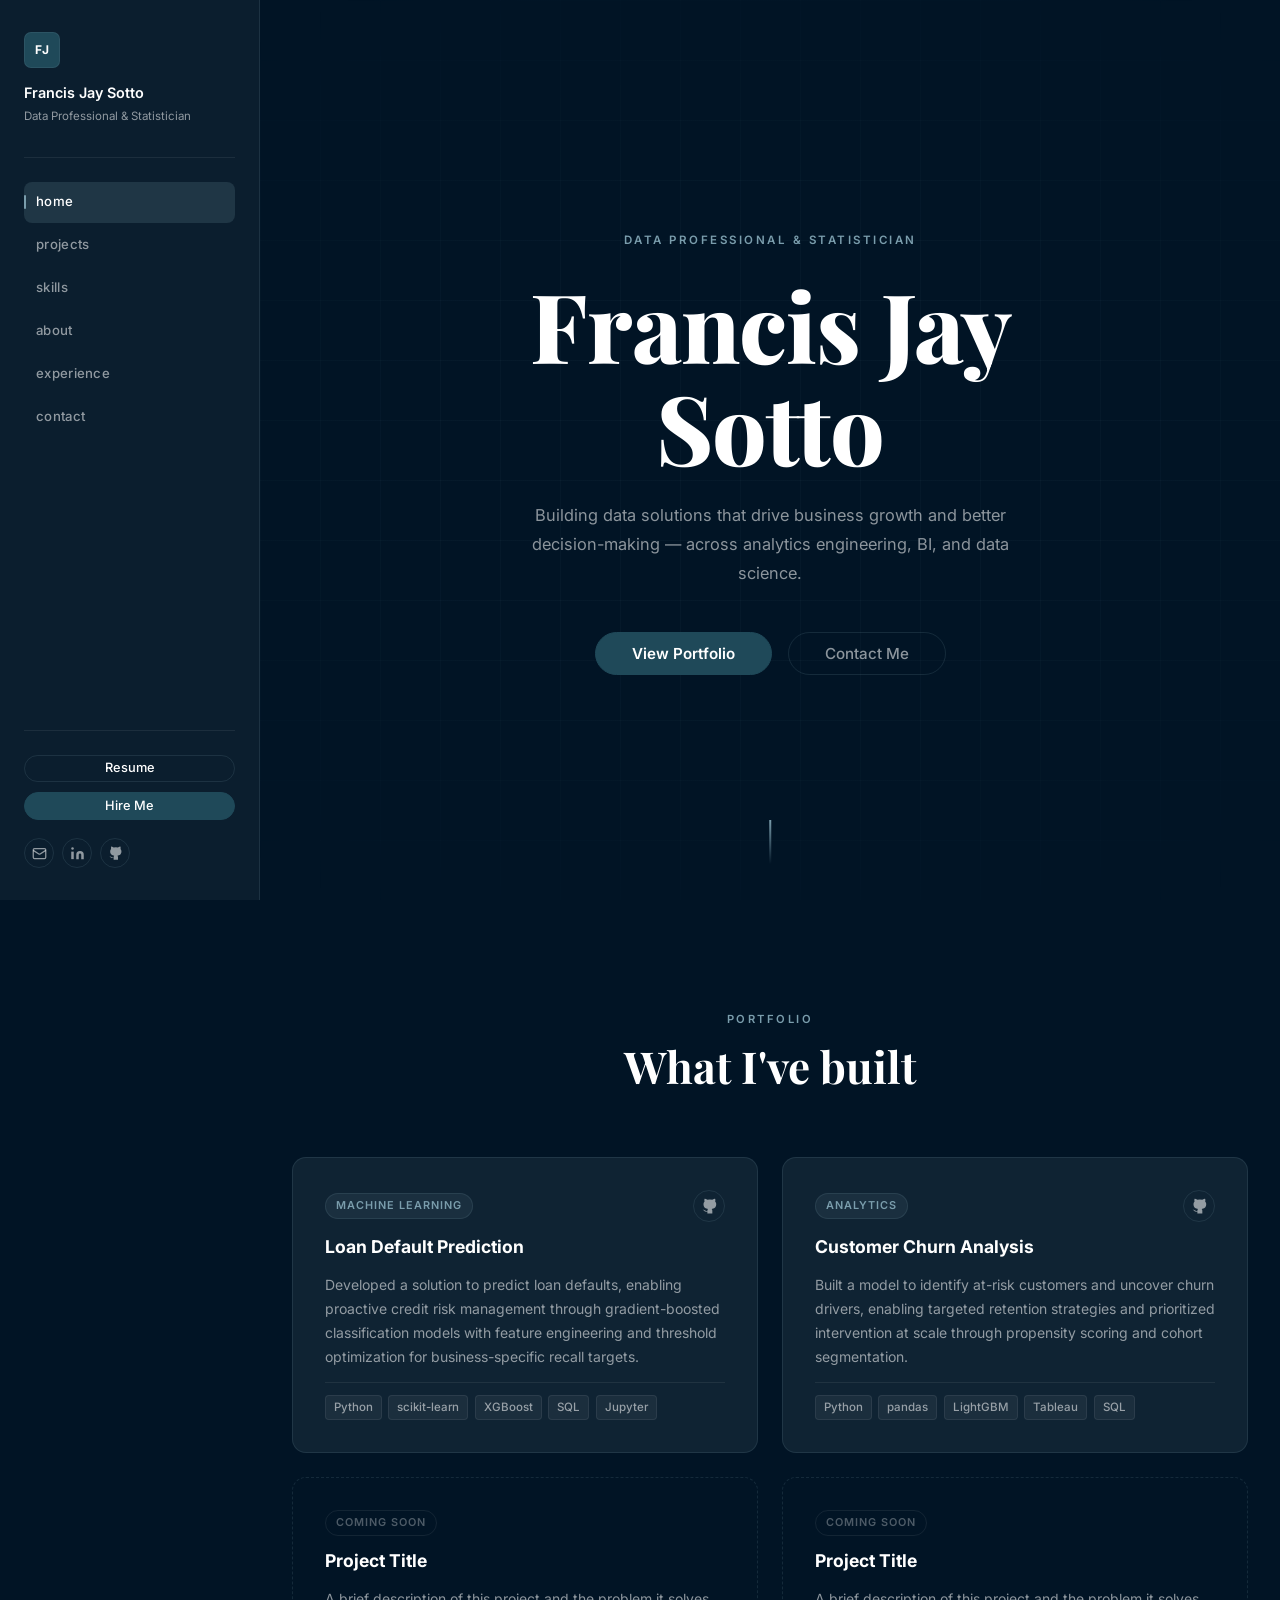
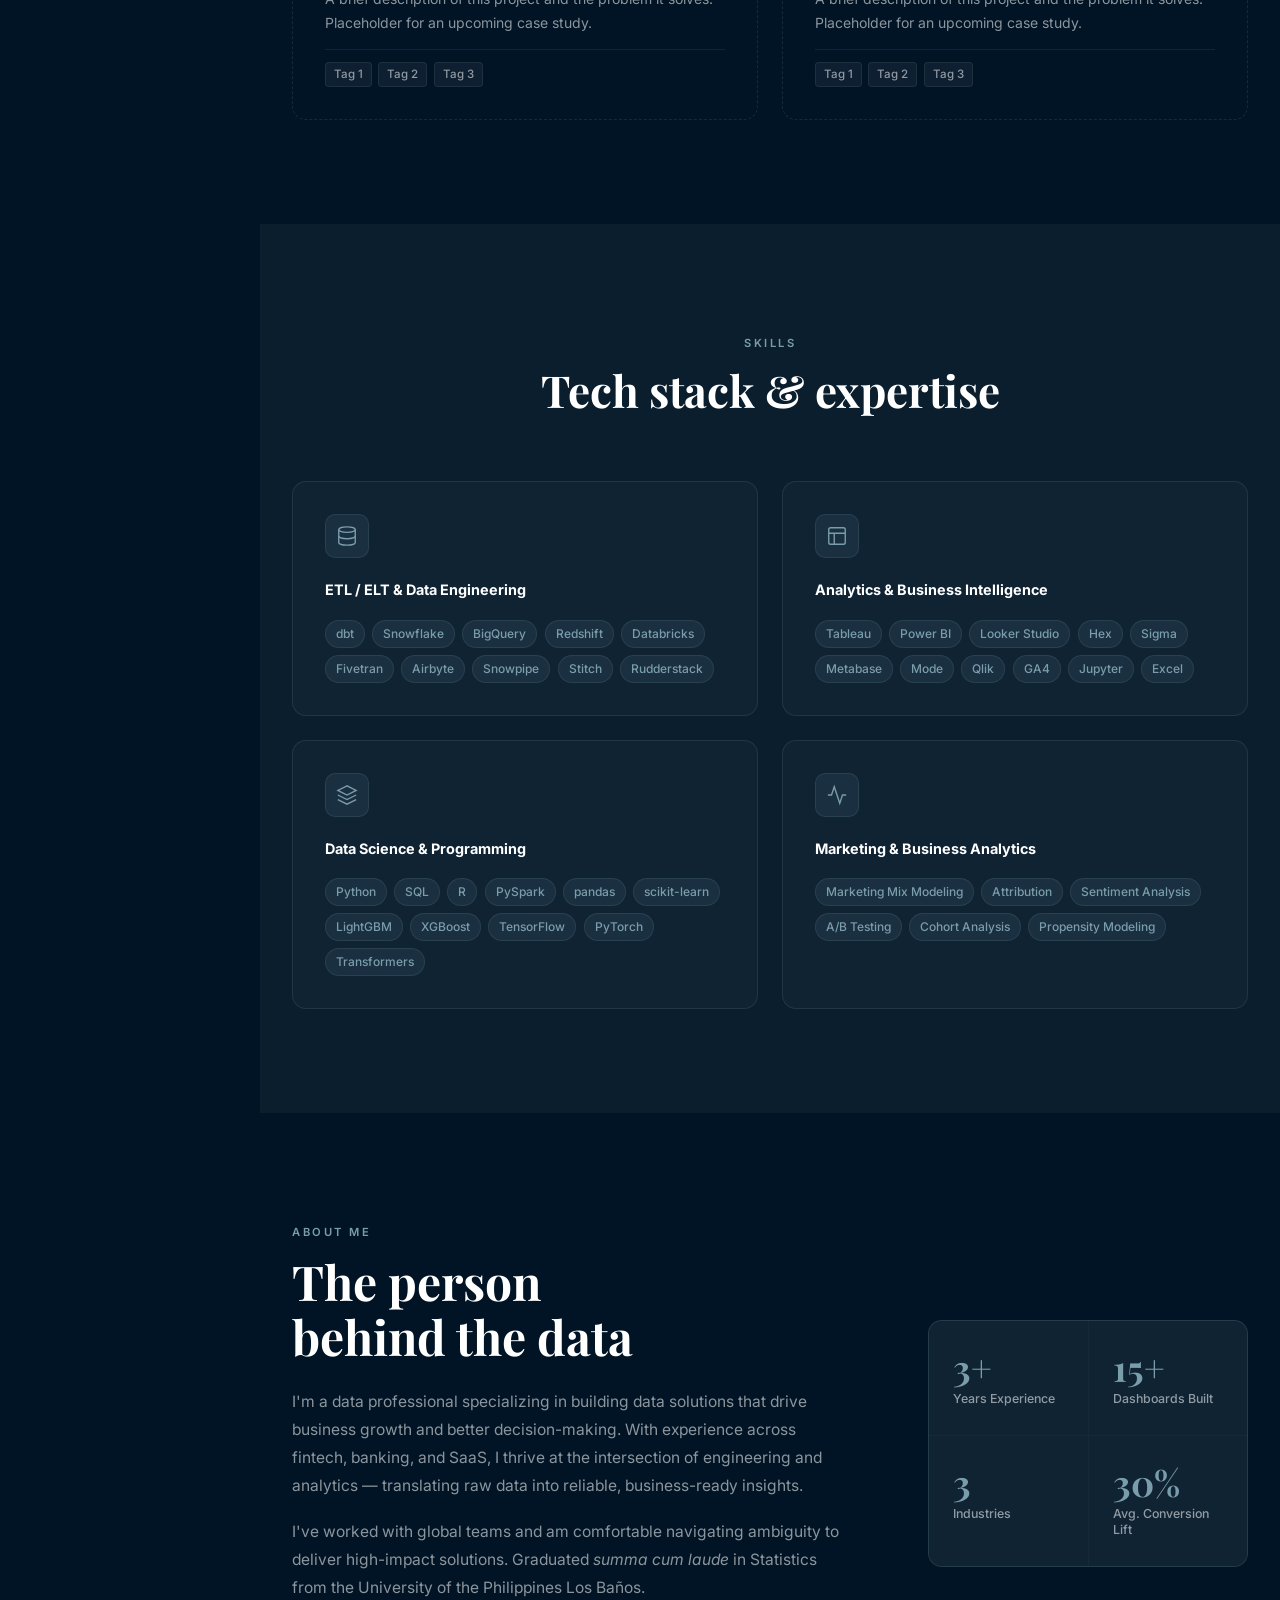
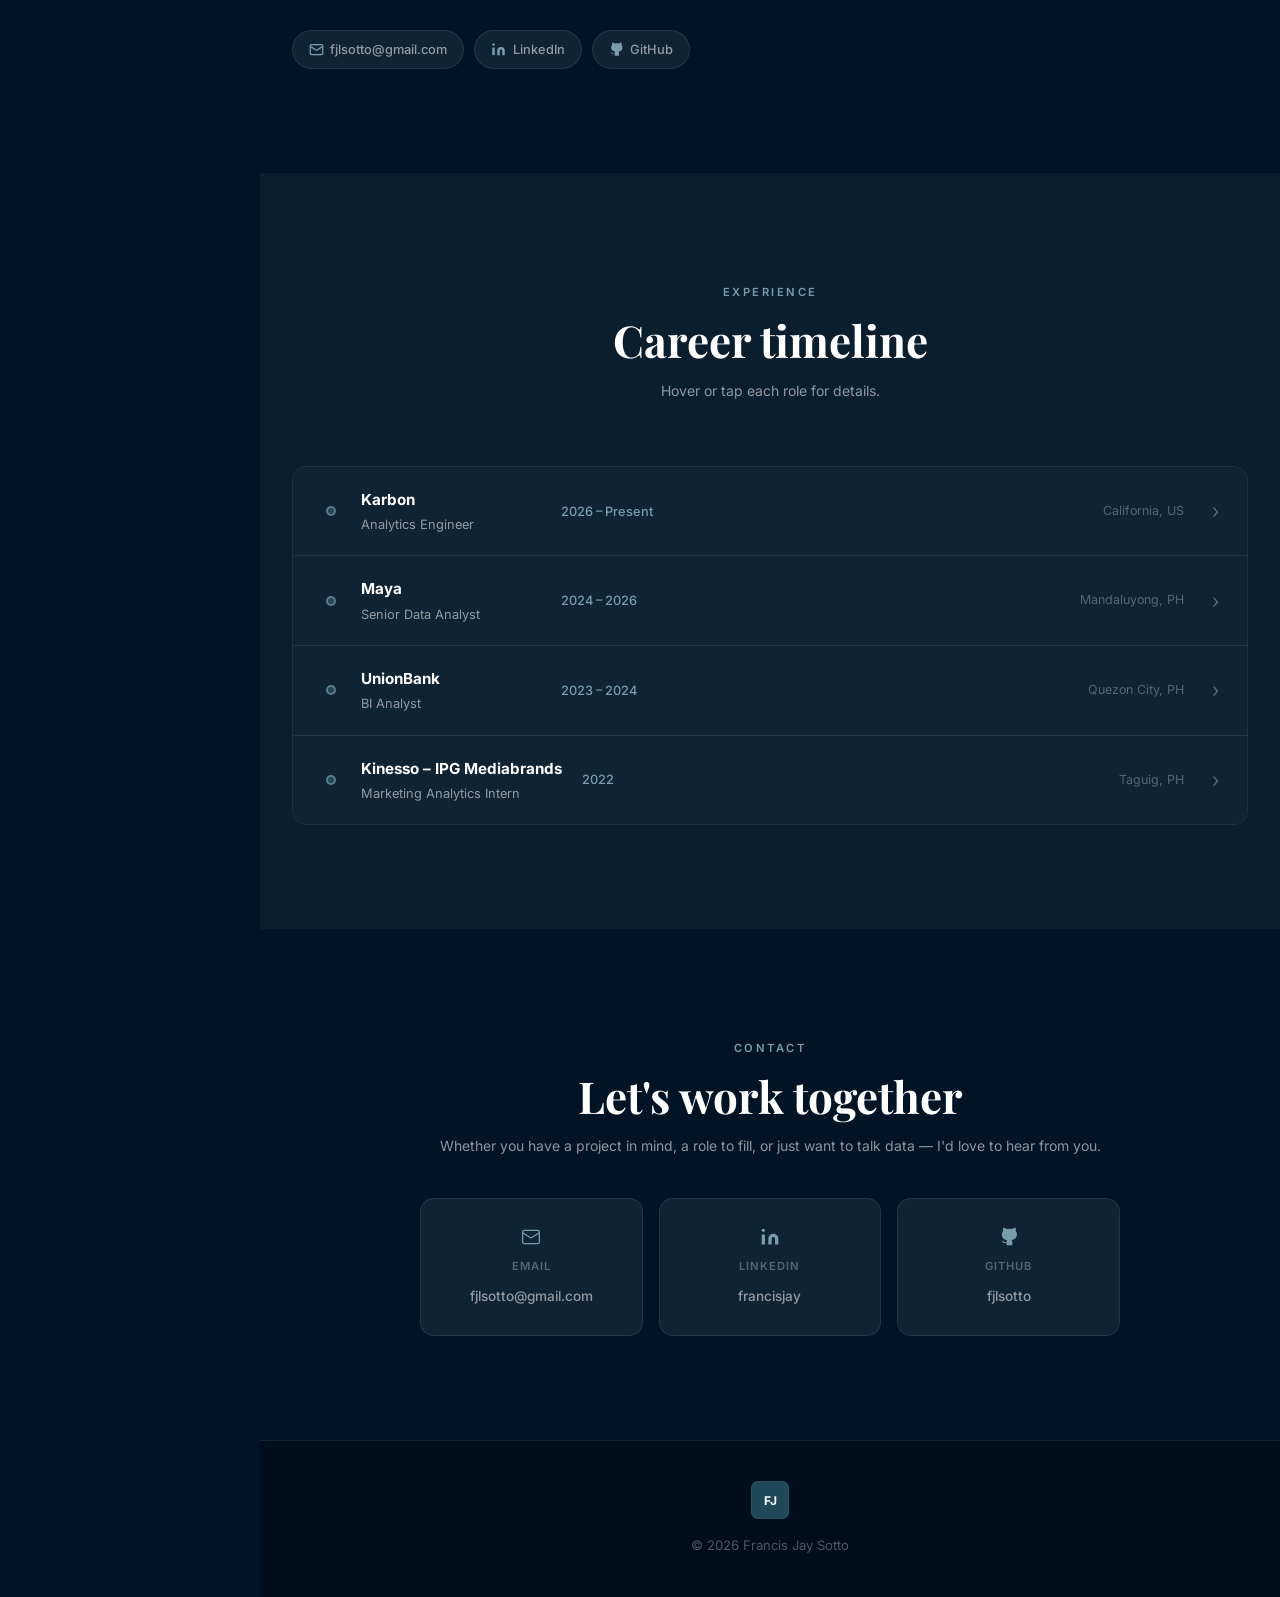
==== index.html @ 47bbec86 "feat: redesign layout to fixed left-sidebar navigation - Replace top horizontal navbar with a 260px " ====
<!DOCTYPE html>
<html lang="en">
<head>
  <meta charset="UTF-8" />
  <meta name="viewport" content="width=device-width, initial-scale=1.0" />
  <title>Francis Jay Sotto | Data Professional</title>
  <meta name="description" content="Portfolio of Francis Jay Sotto — Analytics Engineer and Data Professional specializing in data solutions, dashboards, and machine learning." />
  <link rel="icon" type="image/svg+xml" href="assets/favicon.svg" />
  <link rel="preconnect" href="https://fonts.googleapis.com" />
  <link rel="preconnect" href="https://fonts.gstatic.com" crossorigin />
  <link href="https://fonts.googleapis.com/css2?family=Playfair+Display:wght@700;800&family=Inter:wght@300;400;500;600&display=swap" rel="stylesheet" />
  <link rel="stylesheet" href="styles.css" />
</head>
<body>

  <!-- ===== SIDEBAR ===== -->
  <aside class="sidebar" id="sidebar">
    <div class="sidebar-inner">

      <div class="sidebar-top">
        <a href="#home" class="nav-logo" aria-label="Home">FJ</a>
        <div class="sidebar-identity">
          <span class="sidebar-name">Francis Jay Sotto</span>
          <span class="sidebar-title">Data Professional &amp; Statistician</span>
        </div>
      </div>

      <nav class="sidebar-nav" id="sidebar-nav" role="navigation" aria-label="Main navigation">
        <a href="#home"       class="sidebar-link">home</a>
        <a href="#projects"   class="sidebar-link">projects</a>
        <a href="#skills"     class="sidebar-link">skills</a>
        <a href="#about"      class="sidebar-link">about</a>
        <a href="#experience" class="sidebar-link">experience</a>
        <a href="#contact"    class="sidebar-link">contact</a>
      </nav>

      <div class="sidebar-bottom">
        <a href="assets/resume.pdf" target="_blank" rel="noopener" class="btn btn-outline-nav">Resume</a>
        <a href="#contact" class="btn btn-filled-nav">Hire Me</a>
        <div class="sidebar-socials">
          <a href="mailto:fjlsotto@gmail.com" aria-label="Email" class="social-icon">
            <svg width="15" height="15" viewBox="0 0 24 24" fill="none" stroke="currentColor" stroke-width="2"><rect x="2" y="4" width="20" height="16" rx="2"/><path d="m22 7-8.97 5.7a1.94 1.94 0 0 1-2.06 0L2 7"/></svg>
          </a>
          <a href="https://www.linkedin.com/in/francisjay" target="_blank" rel="noopener" aria-label="LinkedIn" class="social-icon">
            <svg width="15" height="15" viewBox="0 0 24 24" fill="currentColor"><path d="M16 8a6 6 0 0 1 6 6v7h-4v-7a2 2 0 0 0-2-2 2 2 0 0 0-2 2v7h-4v-7a6 6 0 0 1 6-6z"/><rect x="2" y="9" width="4" height="12"/><circle cx="4" cy="4" r="2"/></svg>
          </a>
          <a href="https://github.com/fjlsotto" target="_blank" rel="noopener" aria-label="GitHub" class="social-icon">
            <svg width="15" height="15" viewBox="0 0 24 24" fill="currentColor"><path d="M9 19c-5 1.5-5-2.5-7-3m14 6v-3.87a3.37 3.37 0 0 0-.94-2.61c3.14-.35 6.44-1.54 6.44-7A5.44 5.44 0 0 0 20 4.77 5.07 5.07 0 0 0 19.91 1S18.73.65 16 2.48a13.38 13.38 0 0 0-7 0C6.27.65 5.09 1 5.09 1A5.07 5.07 0 0 0 5 4.77a5.44 5.44 0 0 0-1.5 3.78c0 5.42 3.3 6.61 6.44 7A3.37 3.37 0 0 0 9 18.13V22"/></svg>
          </a>
        </div>
      </div>

    </div>
  </aside>

  <!-- ===== MOBILE HEADER ===== -->
  <header class="mobile-header" id="mobile-header">
    <a href="#home" class="nav-logo" aria-label="Home">FJ</a>
    <button class="hamburger" id="hamburger" aria-label="Toggle navigation" aria-expanded="false">
      <span></span><span></span><span></span>
    </button>
  </header>

  <!-- ===== SIDEBAR OVERLAY ===== -->
  <div class="sidebar-overlay" id="sidebar-overlay" aria-hidden="true"></div>

  <!-- ===== MAIN CONTENT ===== -->
  <div class="main-wrap">

    <!-- ===== HERO ===== -->
    <section class="hero" id="home">
      <div class="hero-bg-grid" aria-hidden="true"></div>
      <div class="hero-content">
        <p class="hero-eyebrow">Data Professional &amp; Statistician</p>
        <h1 class="hero-title">Francis Jay<br>Sotto</h1>
        <p class="hero-sub">Building data solutions that drive business growth and better decision-making — across analytics engineering, BI, and data science.</p>
        <div class="hero-actions">
          <a href="#projects" class="btn btn-accent-hero">View Portfolio</a>
          <a href="#contact" class="btn btn-ghost-hero">Contact Me</a>
        </div>
      </div>
      <div class="hero-scroll" aria-hidden="true"><span></span></div>
    </section>

    <!-- ===== PROJECTS ===== -->
    <section class="section" id="projects">
      <div class="container">
        <div class="section-header">
          <span class="section-label">Portfolio</span>
          <h2>What I've built</h2>
        </div>

        <div class="projects-grid">
          <!-- Featured -->
          <div class="project-card project-featured reveal">
            <div class="project-card-inner">
              <div class="project-top">
                <span class="project-badge">Machine Learning</span>
                <a href="https://github.com/fjlsotto/loan-default-prediction" target="_blank" rel="noopener" aria-label="View on GitHub" class="icon-link">
                  <svg width="17" height="17" viewBox="0 0 24 24" fill="currentColor"><path d="M9 19c-5 1.5-5-2.5-7-3m14 6v-3.87a3.37 3.37 0 0 0-.94-2.61c3.14-.35 6.44-1.54 6.44-7A5.44 5.44 0 0 0 20 4.77 5.07 5.07 0 0 0 19.91 1S18.73.65 16 2.48a13.38 13.38 0 0 0-7 0C6.27.65 5.09 1 5.09 1A5.07 5.07 0 0 0 5 4.77a5.44 5.44 0 0 0-1.5 3.78c0 5.42 3.3 6.61 6.44 7A3.37 3.37 0 0 0 9 18.13V22"/></svg>
                </a>
              </div>
              <h3><a href="projects/loan-default-prediction/" class="project-title-link">Loan Default Prediction</a></h3>
              <p>Developed a solution to predict loan defaults, enabling proactive credit risk management through gradient-boosted classification models with feature engineering and threshold optimization for business-specific recall targets.</p>
              <div class="project-tags">
                <span>Python</span><span>scikit-learn</span><span>XGBoost</span><span>SQL</span><span>Jupyter</span>
              </div>
            </div>
          </div>

          <div class="project-card project-featured reveal">
            <div class="project-card-inner">
              <div class="project-top">
                <span class="project-badge">Analytics</span>
                <a href="https://github.com/fjlsotto/customer-churn-analysis" target="_blank" rel="noopener" aria-label="View on GitHub" class="icon-link">
                  <svg width="17" height="17" viewBox="0 0 24 24" fill="currentColor"><path d="M9 19c-5 1.5-5-2.5-7-3m14 6v-3.87a3.37 3.37 0 0 0-.94-2.61c3.14-.35 6.44-1.54 6.44-7A5.44 5.44 0 0 0 20 4.77 5.07 5.07 0 0 0 19.91 1S18.73.65 16 2.48a13.38 13.38 0 0 0-7 0C6.27.65 5.09 1 5.09 1A5.07 5.07 0 0 0 5 4.77a5.44 5.44 0 0 0-1.5 3.78c0 5.42 3.3 6.61 6.44 7A3.37 3.37 0 0 0 9 18.13V22"/></svg>
                </a>
              </div>
              <h3><a href="projects/customer-churn-analysis/" class="project-title-link">Customer Churn Analysis</a></h3>
              <p>Built a model to identify at-risk customers and uncover churn drivers, enabling targeted retention strategies and prioritized intervention at scale through propensity scoring and cohort segmentation.</p>
              <div class="project-tags">
                <span>Python</span><span>pandas</span><span>LightGBM</span><span>Tableau</span><span>SQL</span>
              </div>
            </div>
          </div>

          <!-- Placeholders -->
          <div class="project-card project-placeholder reveal">
            <div class="project-card-inner">
              <div class="project-top">
                <span class="project-badge badge-muted">Coming Soon</span>
              </div>
              <h3>Project Title</h3>
              <p>A brief description of this project and the problem it solves. Placeholder for an upcoming case study.</p>
              <div class="project-tags">
                <span>Tag 1</span><span>Tag 2</span><span>Tag 3</span>
              </div>
            </div>
          </div>

          <div class="project-card project-placeholder reveal">
            <div class="project-card-inner">
              <div class="project-top">
                <span class="project-badge badge-muted">Coming Soon</span>
              </div>
              <h3>Project Title</h3>
              <p>A brief description of this project and the problem it solves. Placeholder for an upcoming case study.</p>
              <div class="project-tags">
                <span>Tag 1</span><span>Tag 2</span><span>Tag 3</span>
              </div>
            </div>
          </div>
        </div>
      </div>
    </section>

    <!-- ===== SKILLS ===== -->
    <section class="section section-alt" id="skills">
      <div class="container">
        <div class="section-header">
          <span class="section-label">Skills</span>
          <h2>Tech stack &amp; expertise</h2>
        </div>

        <div class="skills-grid">
          <div class="skill-card reveal">
            <div class="skill-icon">
              <svg width="22" height="22" viewBox="0 0 24 24" fill="none" stroke="currentColor" stroke-width="1.5"><ellipse cx="12" cy="5" rx="9" ry="3"/><path d="M3 5v14c0 1.66 4.03 3 9 3s9-1.34 9-3V5"/><path d="M3 12c0 1.66 4.03 3 9 3s9-1.34 9-3"/></svg>
            </div>
            <h3>ETL / ELT &amp; Data Engineering</h3>
            <div class="skill-tags">
              <span>dbt</span><span>Snowflake</span><span>BigQuery</span><span>Redshift</span>
              <span>Databricks</span><span>Fivetran</span><span>Airbyte</span><span>Snowpipe</span>
              <span>Stitch</span><span>Rudderstack</span>
            </div>
          </div>

          <div class="skill-card reveal">
            <div class="skill-icon">
              <svg width="22" height="22" viewBox="0 0 24 24" fill="none" stroke="currentColor" stroke-width="1.5"><rect x="3" y="3" width="18" height="18" rx="2"/><path d="M3 9h18M9 21V9"/></svg>
            </div>
            <h3>Analytics &amp; Business Intelligence</h3>
            <div class="skill-tags">
              <span>Tableau</span><span>Power BI</span><span>Looker Studio</span><span>Hex</span>
              <span>Sigma</span><span>Metabase</span><span>Mode</span><span>Qlik</span>
              <span>GA4</span><span>Jupyter</span><span>Excel</span>
            </div>
          </div>

          <div class="skill-card reveal">
            <div class="skill-icon">
              <svg width="22" height="22" viewBox="0 0 24 24" fill="none" stroke="currentColor" stroke-width="1.5"><path d="M12 2L2 7l10 5 10-5-10-5z"/><path d="M2 17l10 5 10-5"/><path d="M2 12l10 5 10-5"/></svg>
            </div>
            <h3>Data Science &amp; Programming</h3>
            <div class="skill-tags">
              <span>Python</span><span>SQL</span><span>R</span><span>PySpark</span>
              <span>pandas</span><span>scikit-learn</span><span>LightGBM</span><span>XGBoost</span>
              <span>TensorFlow</span><span>PyTorch</span><span>Transformers</span>
            </div>
          </div>

          <div class="skill-card reveal">
            <div class="skill-icon">
              <svg width="22" height="22" viewBox="0 0 24 24" fill="none" stroke="currentColor" stroke-width="1.5"><polyline points="22 12 18 12 15 21 9 3 6 12 2 12"/></svg>
            </div>
            <h3>Marketing &amp; Business Analytics</h3>
            <div class="skill-tags">
              <span>Marketing Mix Modeling</span><span>Attribution</span>
              <span>Sentiment Analysis</span><span>A/B Testing</span>
              <span>Cohort Analysis</span><span>Propensity Modeling</span>
            </div>
          </div>
        </div>
      </div>
    </section>

    <!-- ===== ABOUT ===== -->
    <section class="section" id="about">
      <div class="container">
        <div class="about-flex">
          <div class="about-text reveal">
            <span class="section-label">About Me</span>
            <h2>The person<br>behind the data</h2>
            <p>I'm a data professional specializing in building data solutions that drive business growth and better decision-making. With experience across fintech, banking, and SaaS, I thrive at the intersection of engineering and analytics — translating raw data into reliable, business-ready insights.</p>
            <p>I've worked with global teams and am comfortable navigating ambiguity to deliver high-impact solutions. Graduated <em>summa cum laude</em> in Statistics from the University of the Philippines Los Baños.</p>
            <div class="about-actions">
              <a href="mailto:fjlsotto@gmail.com" class="contact-chip">
                <svg width="15" height="15" viewBox="0 0 24 24" fill="none" stroke="currentColor" stroke-width="2"><rect x="2" y="4" width="20" height="16" rx="2"/><path d="m22 7-8.97 5.7a1.94 1.94 0 0 1-2.06 0L2 7"/></svg>
                fjlsotto@gmail.com
              </a>
              <a href="https://www.linkedin.com/in/francisjay" target="_blank" rel="noopener" class="contact-chip">
                <svg width="15" height="15" viewBox="0 0 24 24" fill="currentColor"><path d="M16 8a6 6 0 0 1 6 6v7h-4v-7a2 2 0 0 0-2-2 2 2 0 0 0-2 2v7h-4v-7a6 6 0 0 1 6-6z"/><rect x="2" y="9" width="4" height="12"/><circle cx="4" cy="4" r="2"/></svg>
                LinkedIn
              </a>
              <a href="https://github.com/fjlsotto" target="_blank" rel="noopener" class="contact-chip">
                <svg width="15" height="15" viewBox="0 0 24 24" fill="currentColor"><path d="M9 19c-5 1.5-5-2.5-7-3m14 6v-3.87a3.37 3.37 0 0 0-.94-2.61c3.14-.35 6.44-1.54 6.44-7A5.44 5.44 0 0 0 20 4.77 5.07 5.07 0 0 0 19.91 1S18.73.65 16 2.48a13.38 13.38 0 0 0-7 0C6.27.65 5.09 1 5.09 1A5.07 5.07 0 0 0 5 4.77a5.44 5.44 0 0 0-1.5 3.78c0 5.42 3.3 6.61 6.44 7A3.37 3.37 0 0 0 9 18.13V22"/></svg>
                GitHub
              </a>
            </div>
          </div>
          <div class="about-stats-block reveal">
            <div class="stat-card">
              <span class="stat-num">3+</span>
              <span class="stat-label">Years Experience</span>
            </div>
            <div class="stat-card">
              <span class="stat-num">15+</span>
              <span class="stat-label">Dashboards Built</span>
            </div>
            <div class="stat-card">
              <span class="stat-num">3</span>
              <span class="stat-label">Industries</span>
            </div>
            <div class="stat-card">
              <span class="stat-num">30%</span>
              <span class="stat-label">Avg. Conversion Lift</span>
            </div>
          </div>
        </div>
      </div>
    </section>

    <!-- ===== EXPERIENCE ===== -->
    <section class="section section-alt" id="experience">
      <div class="container">
        <div class="section-header">
          <span class="section-label">Experience</span>
          <h2>Career timeline</h2>
          <p class="section-sub">Hover or tap each role for details.</p>
        </div>

        <div class="exp-list">

          <div class="exp-item reveal">
            <div class="exp-summary">
              <div class="exp-dot-wrap">
                <div class="exp-dot"></div>
              </div>
              <div class="exp-meta">
                <span class="exp-company">Karbon</span>
                <span class="exp-role">Analytics Engineer</span>
              </div>
              <span class="exp-period">2026 – Present</span>
              <span class="exp-loc">California, US</span>
              <span class="exp-chevron" aria-hidden="true">›</span>
            </div>
            <div class="exp-detail">
              <p class="exp-desc">Building and scaling analytics solutions across the modern data stack — designing data models, automating pipelines, and deploying dashboards that improve stakeholder reporting efficiency and support cross-functional decision-making.</p>
              <div class="exp-tags"><span>dbt</span><span>Tableau</span><span>Snowflake</span><span>SQL</span></div>
            </div>
          </div>

          <div class="exp-item reveal">
            <div class="exp-summary">
              <div class="exp-dot-wrap">
                <div class="exp-dot"></div>
              </div>
              <div class="exp-meta">
                <span class="exp-company">Maya</span>
                <span class="exp-role">Senior Data Analyst</span>
              </div>
              <span class="exp-period">2024 – 2026</span>
              <span class="exp-loc">Mandaluyong, PH</span>
              <span class="exp-chevron" aria-hidden="true">›</span>
            </div>
            <div class="exp-detail">
              <p class="exp-desc">Led data-driven initiatives across sales and marketing in fintech — building propensity models, running A/B tests, and developing data marts that improved campaign conversion rates and enabled faster, more strategic decision-making.</p>
              <div class="exp-tags"><span>Python</span><span>SQL</span><span>A/B Testing</span><span>Propensity Modeling</span></div>
            </div>
          </div>

          <div class="exp-item reveal">
            <div class="exp-summary">
              <div class="exp-dot-wrap">
                <div class="exp-dot"></div>
              </div>
              <div class="exp-meta">
                <span class="exp-company">UnionBank</span>
                <span class="exp-role">BI Analyst</span>
              </div>
              <span class="exp-period">2023 – 2024</span>
              <span class="exp-loc">Quezon City, PH</span>
              <span class="exp-chevron" aria-hidden="true">›</span>
            </div>
            <div class="exp-detail">
              <p class="exp-desc">Created and enhanced business intelligence dashboards and automated reporting pipelines for the bank's cards and loans tower — delivering forecasting, cost, and compliance insights to stakeholders while drastically reducing manual data extraction time.</p>
              <div class="exp-tags"><span>SQL</span><span>Power BI</span><span>Python</span><span>Forecasting</span></div>
            </div>
          </div>

          <div class="exp-item reveal">
            <div class="exp-summary">
              <div class="exp-dot-wrap">
                <div class="exp-dot"></div>
              </div>
              <div class="exp-meta">
                <span class="exp-company">Kinesso – IPG Mediabrands</span>
                <span class="exp-role">Marketing Analytics Intern</span>
              </div>
              <span class="exp-period">2022</span>
              <span class="exp-loc">Taguig, PH</span>
              <span class="exp-chevron" aria-hidden="true">›</span>
            </div>
            <div class="exp-detail">
              <p class="exp-desc">Performed marketing mix modeling, attribution, and sentiment analysis to assess campaign effectiveness and estimate ROI across various advertising channels, supporting client strategy with data-backed recommendations.</p>
              <div class="exp-tags"><span>Marketing Mix Modeling</span><span>Sentiment Analysis</span><span>Attribution</span></div>
            </div>
          </div>

        </div>
      </div>
    </section>

    <!-- ===== CONTACT ===== -->
    <section class="section" id="contact">
      <div class="container">
        <div class="contact-wrap">
          <div class="section-header reveal">
            <span class="section-label">Contact</span>
            <h2>Let's work together</h2>
            <p class="section-sub">Whether you have a project in mind, a role to fill, or just want to talk data — I'd love to hear from you.</p>
          </div>
          <div class="contact-cards reveal">
            <a href="mailto:fjlsotto@gmail.com" class="contact-card">
              <svg width="20" height="20" viewBox="0 0 24 24" fill="none" stroke="currentColor" stroke-width="1.5"><rect x="2" y="4" width="20" height="16" rx="2"/><path d="m22 7-8.97 5.7a1.94 1.94 0 0 1-2.06 0L2 7"/></svg>
              <span class="cc-label">Email</span>
              <span class="cc-val">fjlsotto@gmail.com</span>
            </a>
            <a href="https://www.linkedin.com/in/francisjay" target="_blank" rel="noopener" class="contact-card">
              <svg width="20" height="20" viewBox="0 0 24 24" fill="currentColor"><path d="M16 8a6 6 0 0 1 6 6v7h-4v-7a2 2 0 0 0-2-2 2 2 0 0 0-2 2v7h-4v-7a6 6 0 0 1 6-6z"/><rect x="2" y="9" width="4" height="12"/><circle cx="4" cy="4" r="2"/></svg>
              <span class="cc-label">LinkedIn</span>
              <span class="cc-val">francisjay</span>
            </a>
            <a href="https://github.com/fjlsotto" target="_blank" rel="noopener" class="contact-card">
              <svg width="20" height="20" viewBox="0 0 24 24" fill="currentColor"><path d="M9 19c-5 1.5-5-2.5-7-3m14 6v-3.87a3.37 3.37 0 0 0-.94-2.61c3.14-.35 6.44-1.54 6.44-7A5.44 5.44 0 0 0 20 4.77 5.07 5.07 0 0 0 19.91 1S18.73.65 16 2.48a13.38 13.38 0 0 0-7 0C6.27.65 5.09 1 5.09 1A5.07 5.07 0 0 0 5 4.77a5.44 5.44 0 0 0-1.5 3.78c0 5.42 3.3 6.61 6.44 7A3.37 3.37 0 0 0 9 18.13V22"/></svg>
              <span class="cc-label">GitHub</span>
              <span class="cc-val">fjlsotto</span>
            </a>
          </div>
        </div>
      </div>
    </section>

    <!-- ===== FOOTER ===== -->
    <footer class="footer">
      <div class="container">
        <div class="footer-inner">
          <a href="#home" class="footer-logo" aria-label="Back to top">FJ</a>
          <p class="footer-copy">© <span id="year"></span> Francis Jay Sotto</p>
        </div>
      </div>
    </footer>

  </div><!-- /main-wrap -->

  <script src="script.js"></script>
</body>
</html>
---- styles.css ----
/* ===== DESIGN TOKENS ===== */
:root {
  --bg:           #011425;
  --bg-alt:       #0b1e2e;
  --surface:      #0f2333;
  --surface-2:    #1F4959;
  --text:         #FFFFFF;
  --text-muted:   rgba(255,255,255,0.55);
  --text-faint:   rgba(255,255,255,0.30);
  --accent:       #5C7C89;
  --accent-bright:#7a9dac;
  --accent-tint:  rgba(92,124,137,0.15);
  --accent-tint2: rgba(92,124,137,0.25);
  --border:       rgba(92,124,137,0.22);
  --border-light: rgba(255,255,255,0.07);
  --shadow-sm:    0 1px 4px rgba(0,0,0,0.3), 0 2px 10px rgba(0,0,0,0.2);
  --shadow-md:    0 4px 20px rgba(0,0,0,0.4), 0 1px 6px rgba(0,0,0,0.3);
  --radius:       14px;
  --radius-sm:    8px;
  --ease:         0.22s cubic-bezier(0.4,0,0.2,1);
  --sidebar-w:    260px;
}

/* ===== RESET ===== */
*, *::before, *::after { box-sizing: border-box; margin: 0; padding: 0; }
html { scroll-behavior: smooth; -webkit-font-smoothing: antialiased; }
body {
  font-family: 'Inter', system-ui, -apple-system, sans-serif;
  background: var(--bg);
  color: var(--text);
  line-height: 1.65;
  overflow-x: hidden;
}
a { text-decoration: none; color: inherit; }
ul { list-style: none; }
button { font-family: inherit; }
em { font-style: italic; }

/* ===== SCROLL REVEAL ===== */
.reveal {
  opacity: 0;
  transform: translateY(24px);
  transition: opacity 0.55s var(--ease), transform 0.55s var(--ease);
}
.reveal.visible { opacity: 1; transform: translateY(0); }

/* ===== SHARED LOGO BADGE ===== */
.nav-logo {
  display: flex;
  align-items: center;
  justify-content: center;
  width: 36px; height: 36px;
  background: var(--surface-2);
  border-radius: 7px;
  color: #fff;
  font-size: 12px;
  font-weight: 700;
  letter-spacing: 0.5px;
  flex-shrink: 0;
  border: 1px solid var(--border);
  transition: background var(--ease);
}
.nav-logo:hover { background: var(--accent); }

/* ===== SIDEBAR ===== */
.sidebar {
  position: fixed;
  top: 0; left: 0; bottom: 0;
  width: var(--sidebar-w);
  background: var(--bg-alt);
  border-right: 1px solid var(--border);
  display: flex;
  flex-direction: column;
  z-index: 200;
  overflow-y: auto;
  overflow-x: hidden;
  transition: transform var(--ease);
}

.sidebar-inner {
  display: flex;
  flex-direction: column;
  height: 100%;
  min-height: 100vh;
  padding: 2rem 1.5rem;
  gap: 0;
}

.sidebar-top {
  display: flex;
  flex-direction: column;
  align-items: flex-start;
  gap: 1rem;
  padding-bottom: 2rem;
  border-bottom: 1px solid var(--border-light);
}

.sidebar-identity {
  display: flex;
  flex-direction: column;
  gap: 0.3rem;
}

.sidebar-name {
  font-size: 0.9rem;
  font-weight: 600;
  color: #fff;
  line-height: 1.3;
}

.sidebar-title {
  font-size: 0.72rem;
  color: var(--text-muted);
  line-height: 1.5;
}

/* ===== SIDEBAR NAV ===== */
.sidebar-nav {
  display: flex;
  flex-direction: column;
  gap: 2px;
  padding: 1.5rem 0;
  flex: 1;
}

.sidebar-link {
  display: flex;
  align-items: center;
  font-size: 0.825rem;
  font-weight: 500;
  color: var(--text-muted);
  padding: 0.6rem 0.75rem;
  border-radius: var(--radius-sm);
  transition: color var(--ease), background var(--ease);
  position: relative;
  letter-spacing: 0.3px;
}

.sidebar-link::before {
  content: '';
  position: absolute;
  left: 0;
  top: 50%;
  transform: translateY(-50%);
  width: 2px;
  height: 0;
  background: var(--accent-bright);
  border-radius: 1px;
  transition: height var(--ease);
}

.sidebar-link:hover {
  color: #fff;
  background: var(--accent-tint);
}

.sidebar-link:hover::before { height: 14px; }

.sidebar-link.active {
  color: #fff;
  background: var(--accent-tint2);
}

.sidebar-link.active::before { height: 14px; }

/* ===== SIDEBAR BOTTOM ===== */
.sidebar-bottom {
  display: flex;
  flex-direction: column;
  gap: 0.625rem;
  padding-top: 1.5rem;
  border-top: 1px solid var(--border-light);
}

.sidebar-socials {
  display: flex;
  align-items: center;
  gap: 0.5rem;
  padding-top: 0.5rem;
}

.social-icon {
  display: flex;
  align-items: center;
  justify-content: center;
  width: 30px; height: 30px;
  border-radius: 50%;
  color: var(--text-muted);
  border: 1px solid var(--border);
  transition: color var(--ease), border-color var(--ease), background var(--ease);
  flex-shrink: 0;
}
.social-icon:hover {
  color: #fff;
  border-color: var(--accent);
  background: var(--accent-tint);
}

/* ===== MOBILE HEADER ===== */
.mobile-header {
  display: none;
  position: fixed;
  top: 0; left: 0; right: 0;
  height: 60px;
  background: rgba(1,20,37,0.95);
  backdrop-filter: blur(16px);
  -webkit-backdrop-filter: blur(16px);
  border-bottom: 1px solid var(--border);
  align-items: center;
  justify-content: space-between;
  padding: 0 1.5rem;
  z-index: 199;
}

/* ===== HAMBURGER ===== */
.hamburger {
  display: flex;
  flex-direction: column;
  gap: 5px;
  background: none;
  border: none;
  cursor: pointer;
  padding: 6px;
}
.hamburger span {
  display: block;
  width: 22px; height: 2px;
  background: var(--text);
  border-radius: 2px;
  transition: transform var(--ease), opacity var(--ease);
}
.hamburger.open span:nth-child(1) { transform: translateY(7px) rotate(45deg); }
.hamburger.open span:nth-child(2) { opacity: 0; }
.hamburger.open span:nth-child(3) { transform: translateY(-7px) rotate(-45deg); }

/* ===== SIDEBAR OVERLAY ===== */
.sidebar-overlay {
  display: none;
  position: fixed;
  inset: 0;
  background: rgba(0,0,0,0.5);
  z-index: 198;
  opacity: 0;
  transition: opacity var(--ease);
}
.sidebar-overlay.active {
  display: block;
  opacity: 1;
}

/* ===== MAIN WRAP ===== */
.main-wrap {
  margin-left: var(--sidebar-w);
}

/* ===== BUTTONS ===== */
.btn {
  display: inline-flex;
  align-items: center;
  justify-content: center;
  padding: 0.5rem 1.25rem;
  border-radius: 999px;
  font-size: 0.875rem;
  font-weight: 500;
  cursor: pointer;
  border: 1.5px solid transparent;
  transition: all var(--ease);
  white-space: nowrap;
  line-height: 1;
}
.btn:active { transform: scale(0.97); }

.btn-outline-nav {
  background: transparent;
  color: var(--text);
  border-color: var(--border);
  padding: 0.4rem 1.125rem;
  font-size: 0.8rem;
  text-align: center;
}
.btn-outline-nav:hover { border-color: var(--accent-bright); color: var(--accent-bright); }

.btn-filled-nav {
  background: var(--surface-2);
  color: #fff;
  border-color: var(--surface-2);
  padding: 0.4rem 1.125rem;
  font-size: 0.8rem;
  text-align: center;
}
.btn-filled-nav:hover { background: var(--accent); border-color: var(--accent); }

.btn-accent-hero {
  background: var(--surface-2);
  color: #fff;
  border-color: var(--surface-2);
  padding: 0.825rem 2.25rem;
  font-size: 0.95rem;
  font-weight: 600;
}
.btn-accent-hero:hover { background: var(--accent); border-color: var(--accent); }

.btn-ghost-hero {
  background: transparent;
  color: var(--text-muted);
  border-color: var(--border);
  padding: 0.825rem 2.25rem;
  font-size: 0.95rem;
  font-weight: 500;
}
.btn-ghost-hero:hover { color: #fff; border-color: rgba(255,255,255,0.4); }

/* ===== HERO ===== */
.hero {
  min-height: 100svh;
  display: flex;
  flex-direction: column;
  align-items: center;
  justify-content: center;
  text-align: center;
  padding: 5rem 2rem;
  position: relative;
  overflow: hidden;
}

.hero-bg-grid {
  position: absolute;
  inset: 0;
  background-image:
    linear-gradient(rgba(92,124,137,0.06) 1px, transparent 1px),
    linear-gradient(90deg, rgba(92,124,137,0.06) 1px, transparent 1px);
  background-size: 60px 60px;
  mask-image: radial-gradient(ellipse 80% 60% at 50% 50%, black 40%, transparent 100%);
  pointer-events: none;
}

.hero-content {
  position: relative;
  max-width: 700px;
}

.hero-eyebrow {
  display: inline-block;
  font-size: 0.72rem;
  font-weight: 600;
  letter-spacing: 2.5px;
  text-transform: uppercase;
  color: var(--accent-bright);
  margin-bottom: 1.5rem;
}

.hero-title {
  font-family: 'Playfair Display', Georgia, serif;
  font-size: clamp(3.5rem, 8vw, 6rem);
  font-weight: 800;
  line-height: 1.06;
  color: #fff;
  margin-bottom: 1.5rem;
  letter-spacing: -1px;
}

.hero-sub {
  font-size: 1.025rem;
  color: var(--text-muted);
  max-width: 500px;
  margin: 0 auto 2.75rem;
  line-height: 1.75;
}

.hero-actions {
  display: flex;
  gap: 1rem;
  justify-content: center;
  flex-wrap: wrap;
}

.hero-scroll {
  position: absolute;
  bottom: 2.25rem;
  left: 50%;
  transform: translateX(-50%);
}
.hero-scroll span {
  display: block;
  width: 1.5px;
  height: 44px;
  background: linear-gradient(to bottom, var(--accent-bright), transparent);
  animation: scrollPulse 2s ease-in-out infinite;
}
@keyframes scrollPulse {
  0%, 100% { opacity: 0.25; transform: scaleY(0.5); transform-origin: top; }
  50%       { opacity: 0.8;  transform: scaleY(1);   transform-origin: top; }
}

/* ===== SECTION SHELL ===== */
.section { padding: 6.5rem 2rem; }
.section-alt { background: var(--bg-alt); }

.container {
  max-width: 1060px;
  margin: 0 auto;
}

.section-header {
  text-align: center;
  margin-bottom: 4rem;
}
.section-label {
  display: inline-block;
  font-size: 0.7rem;
  font-weight: 600;
  letter-spacing: 2.5px;
  text-transform: uppercase;
  color: var(--accent-bright);
  margin-bottom: 0.75rem;
}
.section-header h2 {
  font-family: 'Playfair Display', Georgia, serif;
  font-size: clamp(1.75rem, 4vw, 2.75rem);
  font-weight: 700;
  color: #fff;
  line-height: 1.2;
}
.section-sub {
  margin-top: 0.75rem;
  font-size: 0.875rem;
  color: var(--text-muted);
}

/* ===== PROJECTS ===== */
.projects-grid {
  display: grid;
  grid-template-columns: repeat(2, 1fr);
  gap: 1.5rem;
}

.project-card {
  border-radius: var(--radius);
  border: 1px solid var(--border);
  overflow: hidden;
  transition: transform var(--ease), box-shadow var(--ease), border-color var(--ease);
  background: var(--surface);
}
.project-card:not(.project-placeholder):hover {
  transform: translateY(-4px);
  box-shadow: var(--shadow-md);
  border-color: var(--accent);
}
.project-placeholder {
  opacity: 0.45;
  border-style: dashed;
  background: transparent;
}
.project-placeholder:hover { transform: none; box-shadow: none; border-color: var(--border); }

.project-card-inner {
  padding: 2rem;
  display: flex;
  flex-direction: column;
  gap: 0.875rem;
  height: 100%;
}

.project-top {
  display: flex;
  align-items: center;
  justify-content: space-between;
}

.project-badge {
  font-size: 0.68rem;
  font-weight: 600;
  letter-spacing: 1px;
  text-transform: uppercase;
  color: var(--accent-bright);
  background: var(--accent-tint);
  padding: 3px 10px;
  border-radius: 99px;
  border: 1px solid var(--border);
}
.badge-muted {
  color: var(--text-faint);
  background: transparent;
  border-color: var(--border-light);
}

.icon-link {
  display: flex;
  align-items: center;
  justify-content: center;
  width: 32px; height: 32px;
  border-radius: 50%;
  color: var(--text-muted);
  border: 1px solid var(--border);
  transition: color var(--ease), border-color var(--ease), background var(--ease);
}
.icon-link:hover { color: #fff; border-color: var(--accent); background: var(--accent-tint); }

.project-card h3 {
  font-size: 1.1rem;
  font-weight: 700;
  color: #fff;
  line-height: 1.3;
}
.project-title-link {
  color: #fff;
  transition: color var(--ease);
}
.project-title-link:hover { color: var(--accent-bright); }

.project-card p {
  font-size: 0.875rem;
  color: var(--text-muted);
  line-height: 1.7;
  flex: 1;
}

.project-tags {
  display: flex;
  flex-wrap: wrap;
  gap: 0.4rem;
  padding-top: 0.75rem;
  border-top: 1px solid var(--border-light);
  margin-top: auto;
}
.project-tags span {
  font-size: 0.72rem;
  font-weight: 500;
  background: rgba(255,255,255,0.05);
  color: var(--text-muted);
  padding: 2px 8px;
  border-radius: 4px;
  border: 1px solid var(--border-light);
}

/* ===== SKILLS ===== */
.skills-grid {
  display: grid;
  grid-template-columns: repeat(2, 1fr);
  gap: 1.5rem;
}

.skill-card {
  background: var(--surface);
  border-radius: var(--radius);
  padding: 2rem;
  border: 1px solid var(--border);
  transition: transform var(--ease), border-color var(--ease);
}
.skill-card:hover {
  transform: translateY(-3px);
  border-color: var(--accent);
}

.skill-icon {
  width: 44px; height: 44px;
  background: var(--accent-tint);
  border-radius: 10px;
  display: flex;
  align-items: center;
  justify-content: center;
  color: var(--accent-bright);
  margin-bottom: 1.25rem;
  border: 1px solid var(--border);
}

.skill-card h3 {
  font-size: 0.9rem;
  font-weight: 700;
  color: #fff;
  margin-bottom: 1.125rem;
}

.skill-tags {
  display: flex;
  flex-wrap: wrap;
  gap: 0.45rem;
}
.skill-tags span {
  font-size: 0.75rem;
  font-weight: 500;
  background: var(--accent-tint);
  color: var(--accent-bright);
  padding: 3px 10px;
  border-radius: 99px;
  border: 1px solid var(--border);
  transition: background var(--ease);
}
.skill-tags span:hover { background: var(--accent-tint2); }

/* ===== ABOUT ===== */
.about-flex {
  display: grid;
  grid-template-columns: 1fr 320px;
  gap: 5rem;
  align-items: center;
}

.about-text .section-label { display: inline-block; margin-bottom: 0.75rem; }
.about-text h2 {
  font-family: 'Playfair Display', Georgia, serif;
  font-size: clamp(2rem, 4vw, 3rem);
  font-weight: 700;
  color: #fff;
  line-height: 1.15;
  margin-bottom: 1.5rem;
}
.about-text p {
  font-size: 0.975rem;
  color: var(--text-muted);
  line-height: 1.8;
  margin-bottom: 1.125rem;
}

.about-actions {
  display: flex;
  gap: 0.625rem;
  flex-wrap: wrap;
  margin-top: 1.75rem;
}
.contact-chip {
  display: inline-flex;
  align-items: center;
  gap: 0.4rem;
  font-size: 0.8rem;
  font-weight: 500;
  color: var(--text-muted);
  padding: 0.5rem 1rem;
  border: 1px solid var(--border);
  border-radius: 99px;
  background: var(--surface);
  transition: color var(--ease), border-color var(--ease);
}
.contact-chip:hover { color: var(--accent-bright); border-color: var(--accent); }
.contact-chip svg { color: var(--accent-bright); flex-shrink: 0; }

.about-stats-block {
  display: grid;
  grid-template-columns: 1fr 1fr;
  gap: 1px;
  background: var(--border);
  border-radius: var(--radius);
  overflow: hidden;
  border: 1px solid var(--border);
}
.stat-card {
  background: var(--surface);
  padding: 1.75rem 1.5rem;
  display: flex;
  flex-direction: column;
  gap: 0.375rem;
}
.stat-num {
  font-family: 'Playfair Display', serif;
  font-size: 2.25rem;
  font-weight: 700;
  color: var(--accent-bright);
  line-height: 1;
}
.stat-label {
  font-size: 0.775rem;
  color: var(--text-muted);
  font-weight: 500;
  line-height: 1.3;
}

/* ===== EXPERIENCE TIMELINE ===== */
.exp-list {
  display: flex;
  flex-direction: column;
  gap: 0;
  border: 1px solid var(--border);
  border-radius: var(--radius);
  overflow: hidden;
}

.exp-item {
  border-bottom: 1px solid var(--border);
  background: var(--surface);
  transition: background var(--ease);
}
.exp-item:last-child { border-bottom: none; }

.exp-summary {
  display: flex;
  align-items: center;
  gap: 1.25rem;
  padding: 1.25rem 1.75rem;
  cursor: pointer;
  user-select: none;
  transition: background var(--ease);
}
.exp-summary:hover { background: rgba(92,124,137,0.07); }

.exp-dot-wrap {
  flex-shrink: 0;
  width: 20px;
  display: flex;
  justify-content: center;
}
.exp-dot {
  width: 10px; height: 10px;
  border-radius: 50%;
  background: var(--surface-2);
  border: 2px solid var(--accent);
  transition: background var(--ease);
}
.exp-item.open .exp-dot { background: var(--accent-bright); }

.exp-meta {
  display: flex;
  flex-direction: column;
  gap: 0.15rem;
  min-width: 180px;
}
.exp-company {
  font-weight: 700;
  font-size: 0.95rem;
  color: #fff;
}
.exp-role {
  font-size: 0.8rem;
  color: var(--text-muted);
}

.exp-period {
  font-size: 0.8rem;
  font-weight: 500;
  color: var(--accent-bright);
  white-space: nowrap;
}
.exp-loc {
  font-size: 0.78rem;
  color: var(--text-faint);
  margin-left: auto;
}
.exp-chevron {
  font-size: 1.25rem;
  color: var(--text-faint);
  transition: transform var(--ease), color var(--ease);
  line-height: 1;
  margin-left: 0.5rem;
  flex-shrink: 0;
}
.exp-item.open .exp-chevron {
  transform: rotate(90deg);
  color: var(--accent-bright);
}

.exp-detail {
  max-height: 0;
  overflow: hidden;
  transition: max-height 0.35s cubic-bezier(0.4,0,0.2,1),
              padding 0.25s var(--ease),
              opacity 0.25s var(--ease);
  padding: 0 1.75rem 0 3.75rem;
  opacity: 0;
}
.exp-item.open .exp-detail,
.exp-item:hover .exp-detail {
  max-height: 400px;
  padding: 0 1.75rem 1.5rem 3.75rem;
  opacity: 1;
}

.exp-desc {
  font-size: 0.875rem;
  color: var(--text-muted);
  line-height: 1.72;
  margin-bottom: 1rem;
}

.exp-tags {
  display: flex;
  flex-wrap: wrap;
  gap: 0.4rem;
}
.exp-tags span {
  font-size: 0.7rem;
  font-weight: 500;
  background: var(--accent-tint);
  color: var(--accent-bright);
  padding: 2px 9px;
  border-radius: 4px;
  border: 1px solid var(--border);
}

/* ===== CONTACT ===== */
.contact-wrap {
  max-width: 700px;
  margin: 0 auto;
  display: flex;
  flex-direction: column;
  align-items: center;
  gap: 2.5rem;
}
.contact-wrap .section-header { margin-bottom: 0; }

.contact-cards {
  display: grid;
  grid-template-columns: repeat(3,1fr);
  gap: 1rem;
  width: 100%;
}
.contact-card {
  display: flex;
  flex-direction: column;
  align-items: center;
  gap: 0.625rem;
  padding: 1.75rem 1rem;
  background: var(--surface);
  border: 1px solid var(--border);
  border-radius: var(--radius);
  text-align: center;
  transition: border-color var(--ease), transform var(--ease), background var(--ease);
}
.contact-card:hover {
  border-color: var(--accent);
  transform: translateY(-3px);
  background: var(--accent-tint);
}
.contact-card svg { color: var(--accent-bright); }
.cc-label {
  font-size: 0.7rem;
  font-weight: 600;
  letter-spacing: 1px;
  text-transform: uppercase;
  color: var(--text-faint);
}
.cc-val {
  font-size: 0.85rem;
  font-weight: 500;
  color: var(--text-muted);
  word-break: break-all;
}

/* ===== FOOTER ===== */
.footer {
  background: #000d1a;
  border-top: 1px solid var(--border);
  padding: 2.5rem 2rem;
}
.footer-inner {
  max-width: 1060px;
  margin: 0 auto;
  display: flex;
  flex-direction: column;
  align-items: center;
  gap: 0.5rem;
  text-align: center;
}
.footer-logo {
  display: flex;
  align-items: center;
  justify-content: center;
  width: 38px; height: 38px;
  background: var(--surface-2);
  border-radius: 7px;
  color: #fff;
  font-weight: 700;
  font-size: 12px;
  margin-bottom: 0.5rem;
  border: 1px solid var(--border);
  transition: background var(--ease);
}
.footer-logo:hover { background: var(--accent); }
.footer-copy { font-size: 0.82rem; color: var(--text-faint); }

/* ===== RESPONSIVE — TABLET (1024px) ===== */
@media (max-width: 1024px) {
  :root { --sidebar-w: 220px; }
  .about-flex { gap: 3rem; }
}

@media (max-width: 900px) {
  .skills-grid,
  .projects-grid { grid-template-columns: 1fr; }
  .about-flex { grid-template-columns: 1fr; gap: 3rem; }
  .about-stats-block { grid-template-columns: repeat(4,1fr); }
  .stat-card { padding: 1.25rem 1rem; }
  .contact-cards { grid-template-columns: 1fr; }
  .exp-loc { display: none; }
}

/* ===== RESPONSIVE — MOBILE (768px) ===== */
@media (max-width: 768px) {
  .sidebar {
    transform: translateX(-100%);
    width: 260px;
  }
  .sidebar.open {
    transform: translateX(0);
  }

  .mobile-header { display: flex; }

  .main-wrap {
    margin-left: 0;
    padding-top: 60px;
  }

  .hero { padding: 4rem 1.5rem 4rem; }
  .hero-title { font-size: clamp(2.75rem, 11vw, 4rem); }
  .hero-sub { font-size: 0.975rem; }
  .hero-scroll { display: none; }

  .section { padding: 4.5rem 1.5rem; }
  .section-header { margin-bottom: 2.5rem; }

  .about-stats-block { grid-template-columns: 1fr 1fr; }

  .exp-summary { gap: 0.75rem; padding: 1rem 1.25rem; }
  .exp-detail { padding: 0 1.25rem 0 2.5rem; }
  .exp-item.open .exp-detail,
  .exp-item:hover .exp-detail { padding: 0 1.25rem 1.25rem 2.5rem; }
  .exp-meta { min-width: unset; }
  .exp-period { display: none; }
}

@media (max-width: 480px) {
  .hero-actions { flex-direction: column; align-items: center; }
  .btn-accent-hero, .btn-ghost-hero { width: 100%; max-width: 260px; }
  .about-actions { flex-direction: column; }
  .about-stats-block { grid-template-columns: 1fr 1fr; }
}
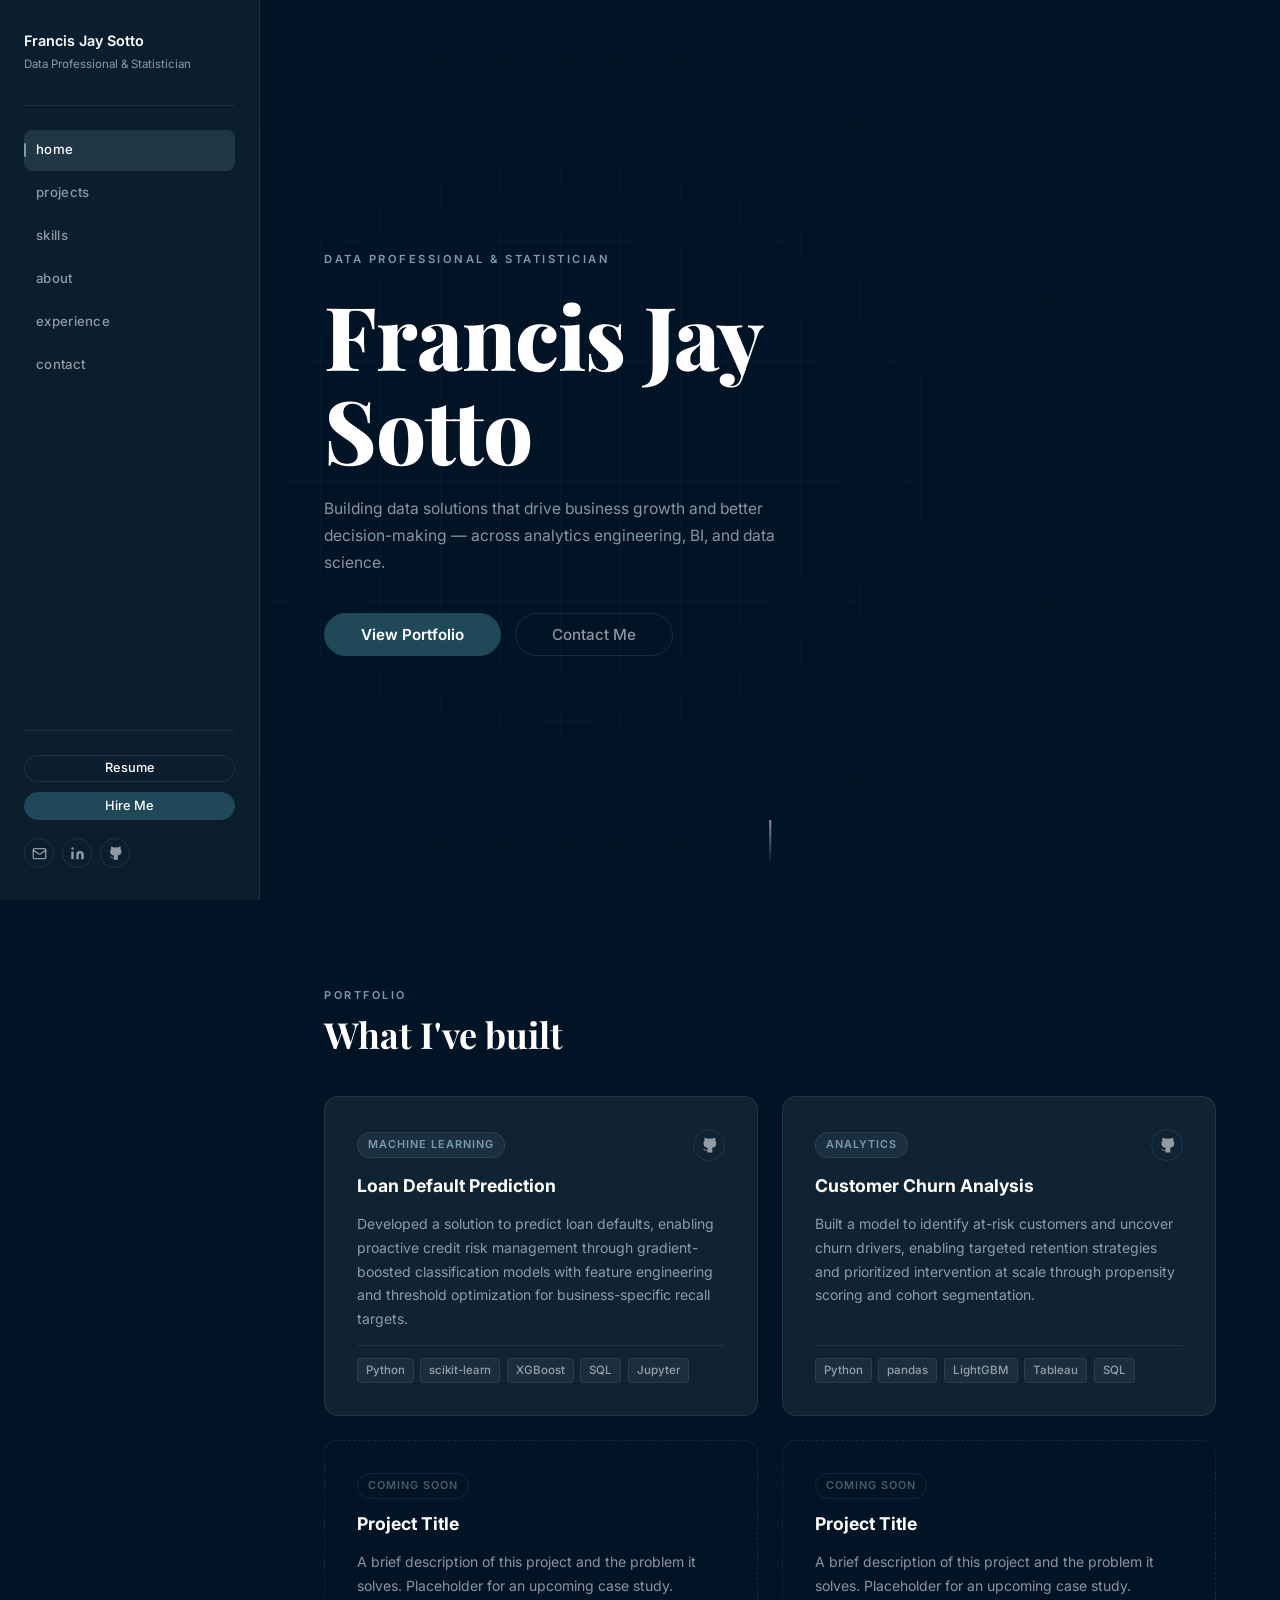
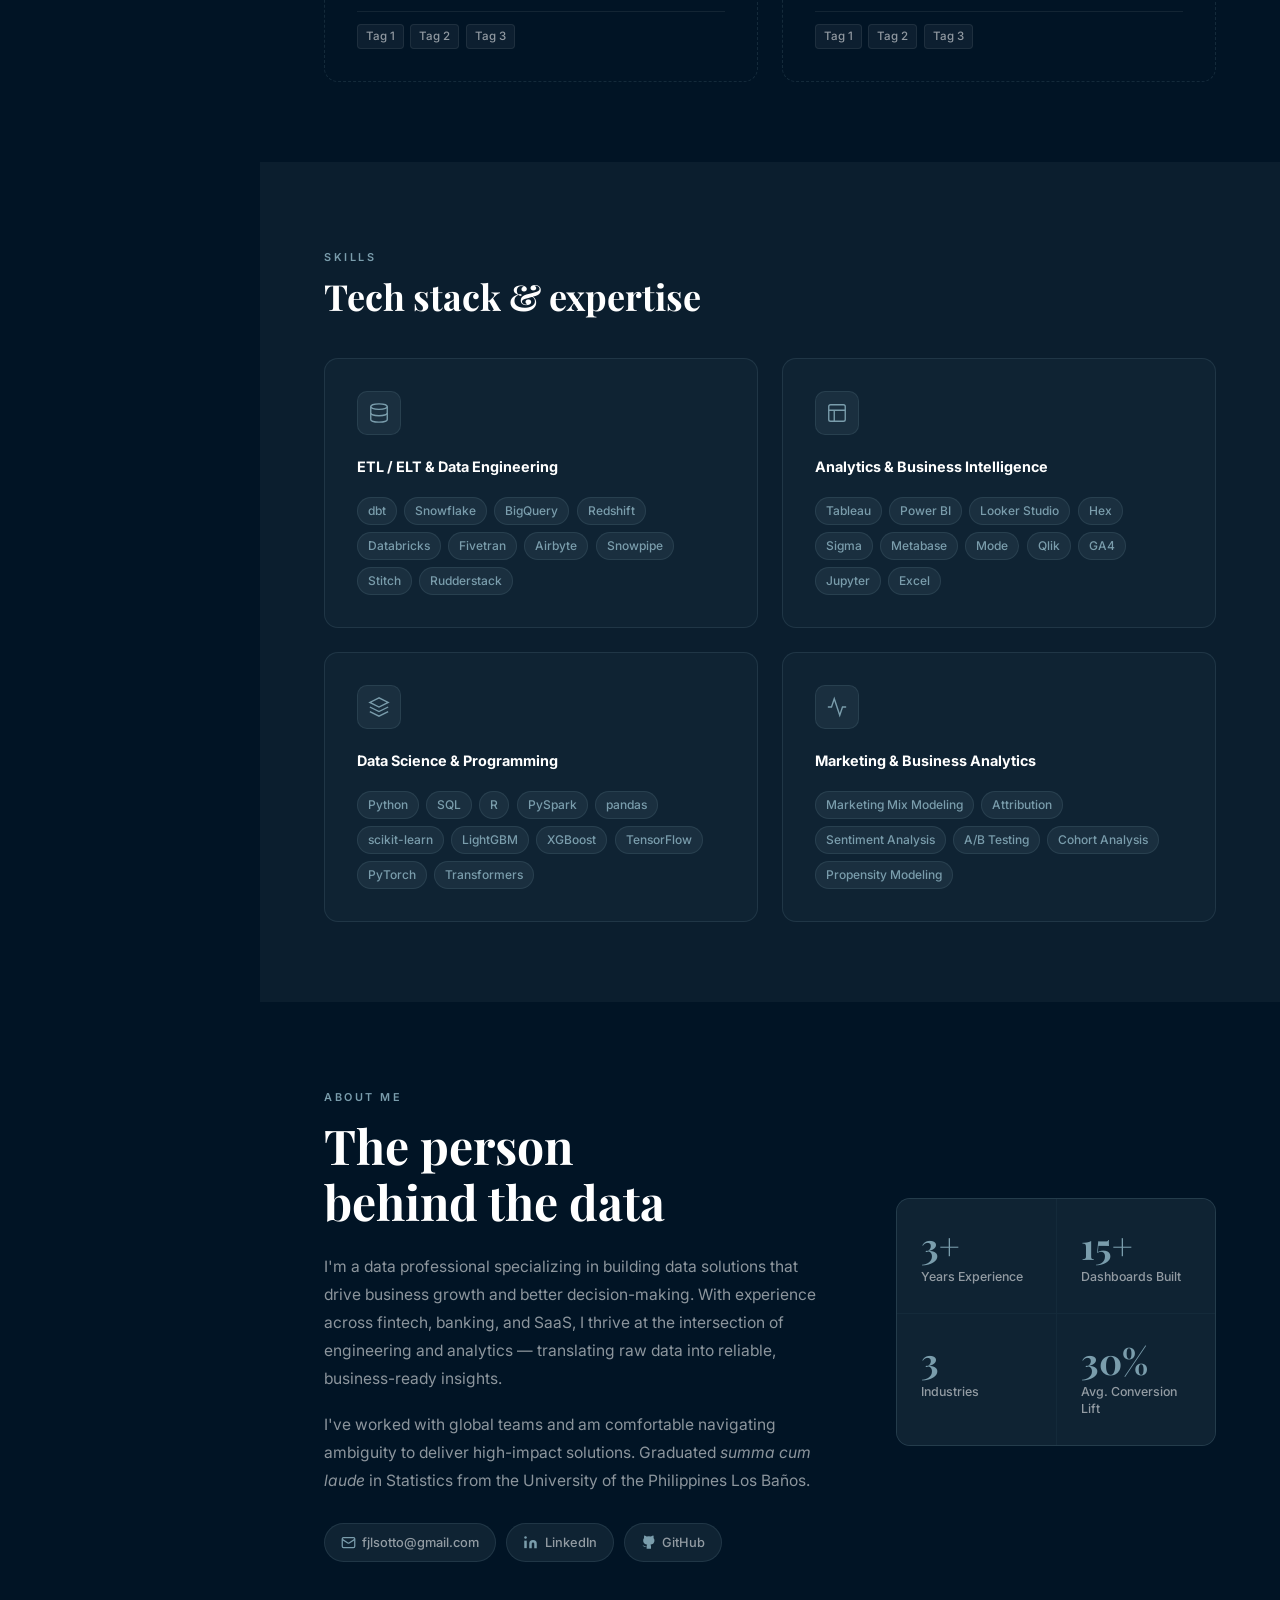
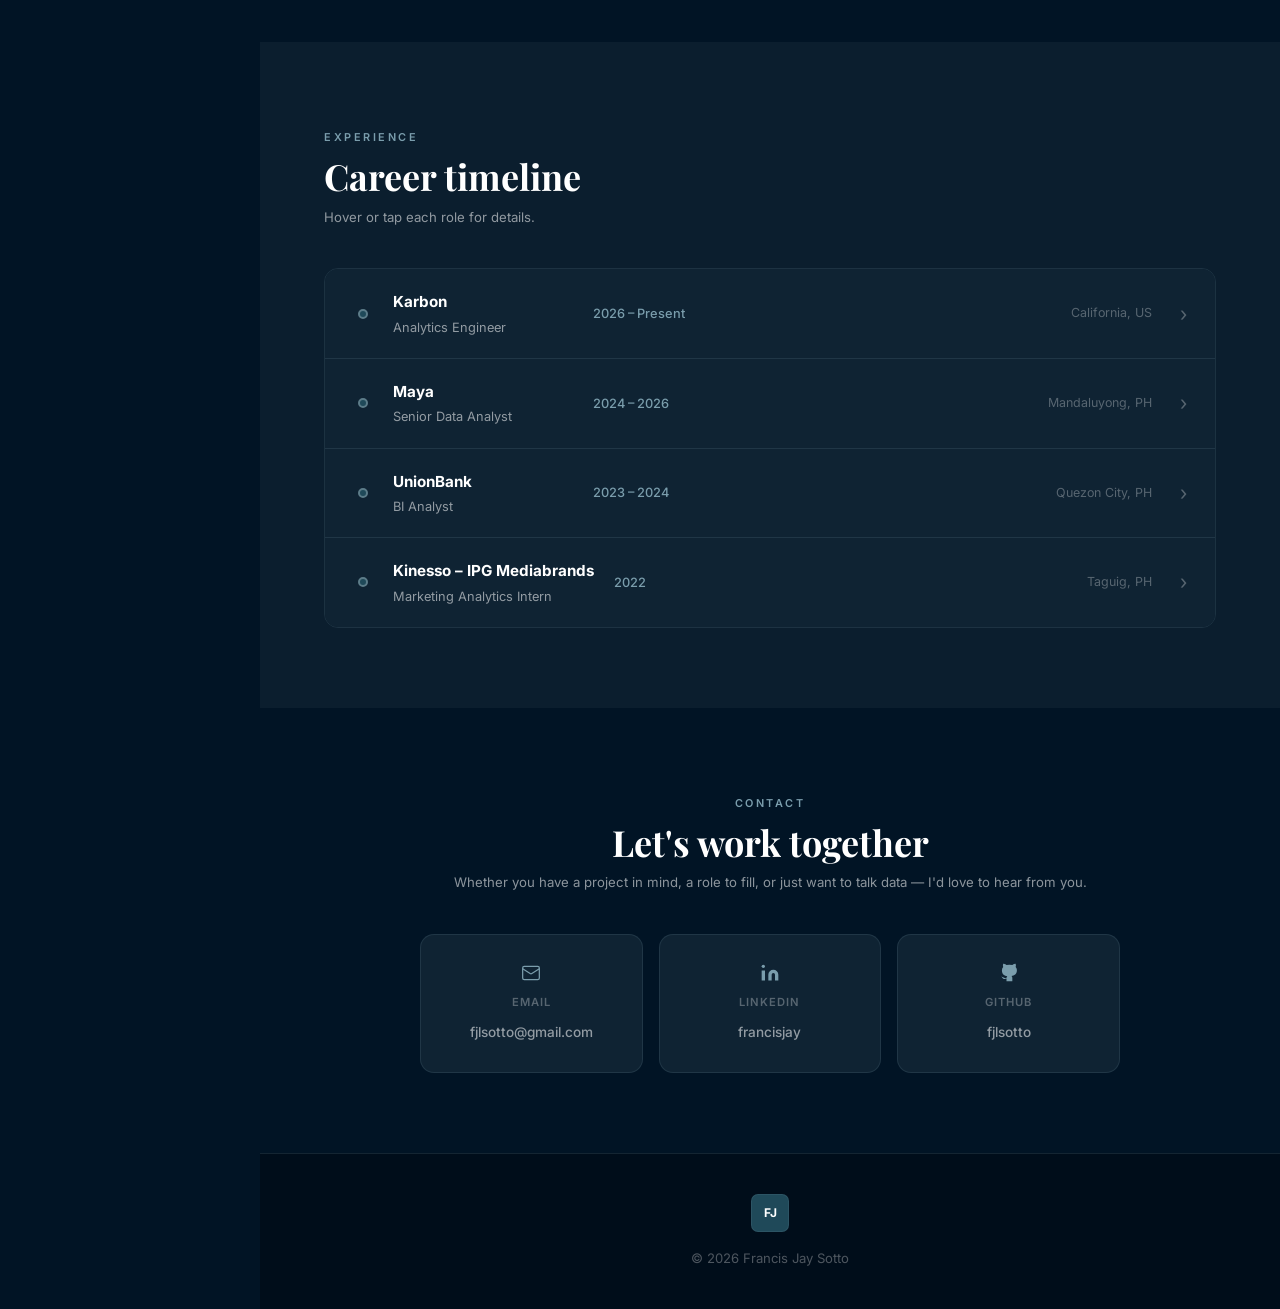
==== commit e293bfdf: "refine: remove sidebar logo, compact and left-align main content - Remove FJ logo from sidebar top (" ====
--- a/index.html
+++ b/index.html
@@ -18,7 +18,6 @@
     <div class="sidebar-inner">
 
       <div class="sidebar-top">
-        <a href="#home" class="nav-logo" aria-label="Home">FJ</a>
         <div class="sidebar-identity">
           <span class="sidebar-name">Francis Jay Sotto</span>
           <span class="sidebar-title">Data Professional &amp; Statistician</span>
--- a/styles.css
+++ b/styles.css
@@ -87,10 +87,6 @@
 }
 
 .sidebar-top {
-  display: flex;
-  flex-direction: column;
-  align-items: flex-start;
-  gap: 1rem;
   padding-bottom: 2rem;
   border-bottom: 1px solid var(--border-light);
 }
@@ -315,10 +311,9 @@
   min-height: 100svh;
   display: flex;
   flex-direction: column;
-  align-items: center;
+  align-items: flex-start;
   justify-content: center;
-  text-align: center;
-  padding: 5rem 2rem;
+  padding: 5rem 3rem 5rem 4rem;
   position: relative;
   overflow: hidden;
 }
@@ -330,47 +325,47 @@
     linear-gradient(rgba(92,124,137,0.06) 1px, transparent 1px),
     linear-gradient(90deg, rgba(92,124,137,0.06) 1px, transparent 1px);
   background-size: 60px 60px;
-  mask-image: radial-gradient(ellipse 80% 60% at 50% 50%, black 40%, transparent 100%);
+  mask-image: radial-gradient(ellipse 80% 70% at 30% 50%, black 30%, transparent 100%);
   pointer-events: none;
 }
 
 .hero-content {
   position: relative;
-  max-width: 700px;
+  max-width: 620px;
 }
 
 .hero-eyebrow {
   display: inline-block;
-  font-size: 0.72rem;
+  font-size: 0.7rem;
   font-weight: 600;
   letter-spacing: 2.5px;
   text-transform: uppercase;
   color: var(--accent-bright);
-  margin-bottom: 1.5rem;
+  margin-bottom: 1.25rem;
 }
 
 .hero-title {
   font-family: 'Playfair Display', Georgia, serif;
-  font-size: clamp(3.5rem, 8vw, 6rem);
+  font-size: clamp(3rem, 7vw, 5.5rem);
   font-weight: 800;
   line-height: 1.06;
   color: #fff;
-  margin-bottom: 1.5rem;
+  margin-bottom: 1.25rem;
   letter-spacing: -1px;
 }
 
 .hero-sub {
-  font-size: 1.025rem;
-  color: var(--text-muted);
-  max-width: 500px;
-  margin: 0 auto 2.75rem;
+  font-size: 0.975rem;
+  color: var(--text-muted);
+  max-width: 480px;
+  margin: 0 0 2.25rem;
   line-height: 1.75;
 }
 
 .hero-actions {
   display: flex;
-  gap: 1rem;
-  justify-content: center;
+  gap: 0.875rem;
+  justify-content: flex-start;
   flex-wrap: wrap;
 }
 
@@ -393,37 +388,37 @@
 }
 
 /* ===== SECTION SHELL ===== */
-.section { padding: 6.5rem 2rem; }
+.section { padding: 5rem 4rem 5rem 4rem; }
 .section-alt { background: var(--bg-alt); }
 
 .container {
-  max-width: 1060px;
+  max-width: 980px;
   margin: 0 auto;
 }
 
 .section-header {
-  text-align: center;
-  margin-bottom: 4rem;
+  text-align: left;
+  margin-bottom: 2.5rem;
 }
 .section-label {
   display: inline-block;
-  font-size: 0.7rem;
+  font-size: 0.68rem;
   font-weight: 600;
   letter-spacing: 2.5px;
   text-transform: uppercase;
   color: var(--accent-bright);
-  margin-bottom: 0.75rem;
+  margin-bottom: 0.5rem;
 }
 .section-header h2 {
   font-family: 'Playfair Display', Georgia, serif;
-  font-size: clamp(1.75rem, 4vw, 2.75rem);
+  font-size: clamp(1.5rem, 3vw, 2.25rem);
   font-weight: 700;
   color: #fff;
   line-height: 1.2;
 }
 .section-sub {
-  margin-top: 0.75rem;
-  font-size: 0.875rem;
+  margin-top: 0.5rem;
+  font-size: 0.825rem;
   color: var(--text-muted);
 }
 
@@ -794,7 +789,7 @@
   align-items: center;
   gap: 2.5rem;
 }
-.contact-wrap .section-header { margin-bottom: 0; }
+.contact-wrap .section-header { margin-bottom: 0; text-align: center; }
 
 .contact-cards {
   display: grid;
@@ -899,12 +894,13 @@
     padding-top: 60px;
   }
 
-  .hero { padding: 4rem 1.5rem 4rem; }
+  .hero { padding: 4rem 1.5rem; align-items: center; text-align: center; }
+  .hero-sub { margin: 0 auto 2rem; }
+  .hero-actions { justify-content: center; }
   .hero-title { font-size: clamp(2.75rem, 11vw, 4rem); }
-  .hero-sub { font-size: 0.975rem; }
   .hero-scroll { display: none; }
 
-  .section { padding: 4.5rem 1.5rem; }
+  .section { padding: 4rem 1.5rem; }
   .section-header { margin-bottom: 2.5rem; }
 
   .about-stats-block { grid-template-columns: 1fr 1fr; }
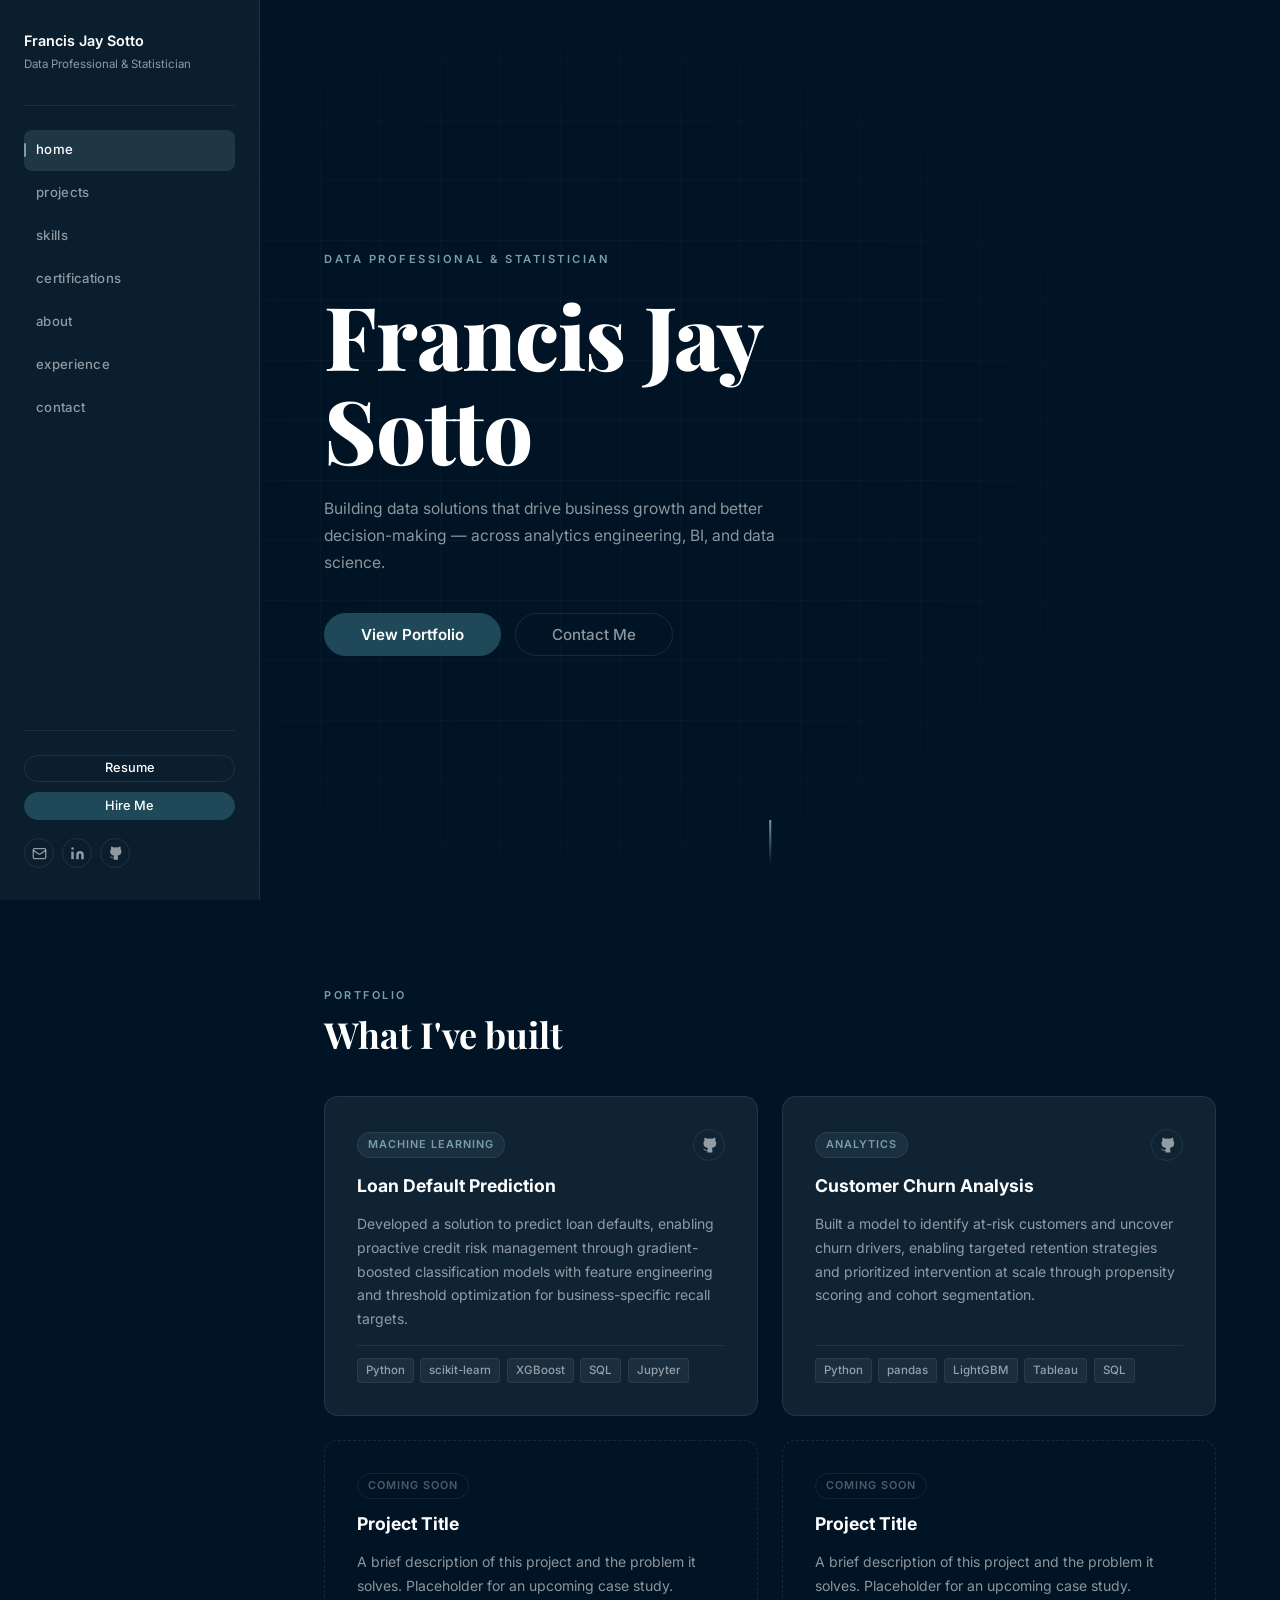
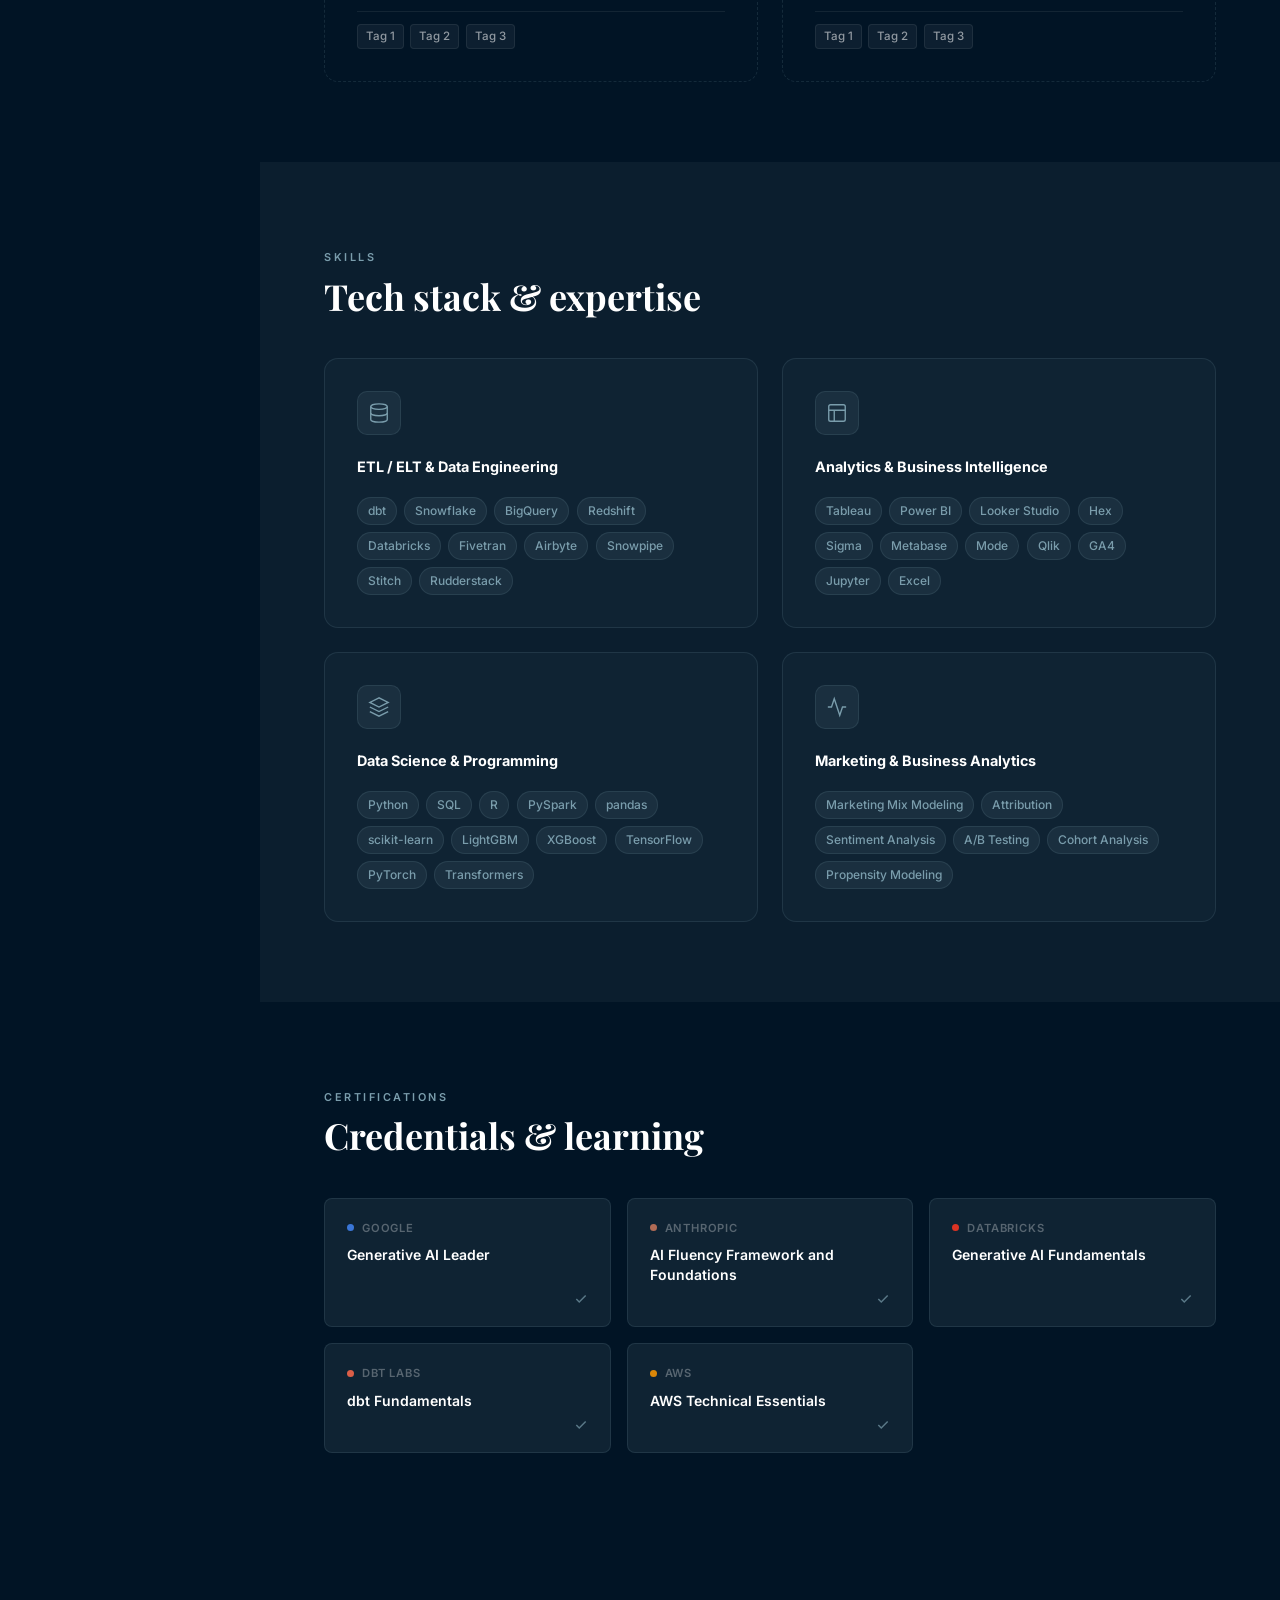
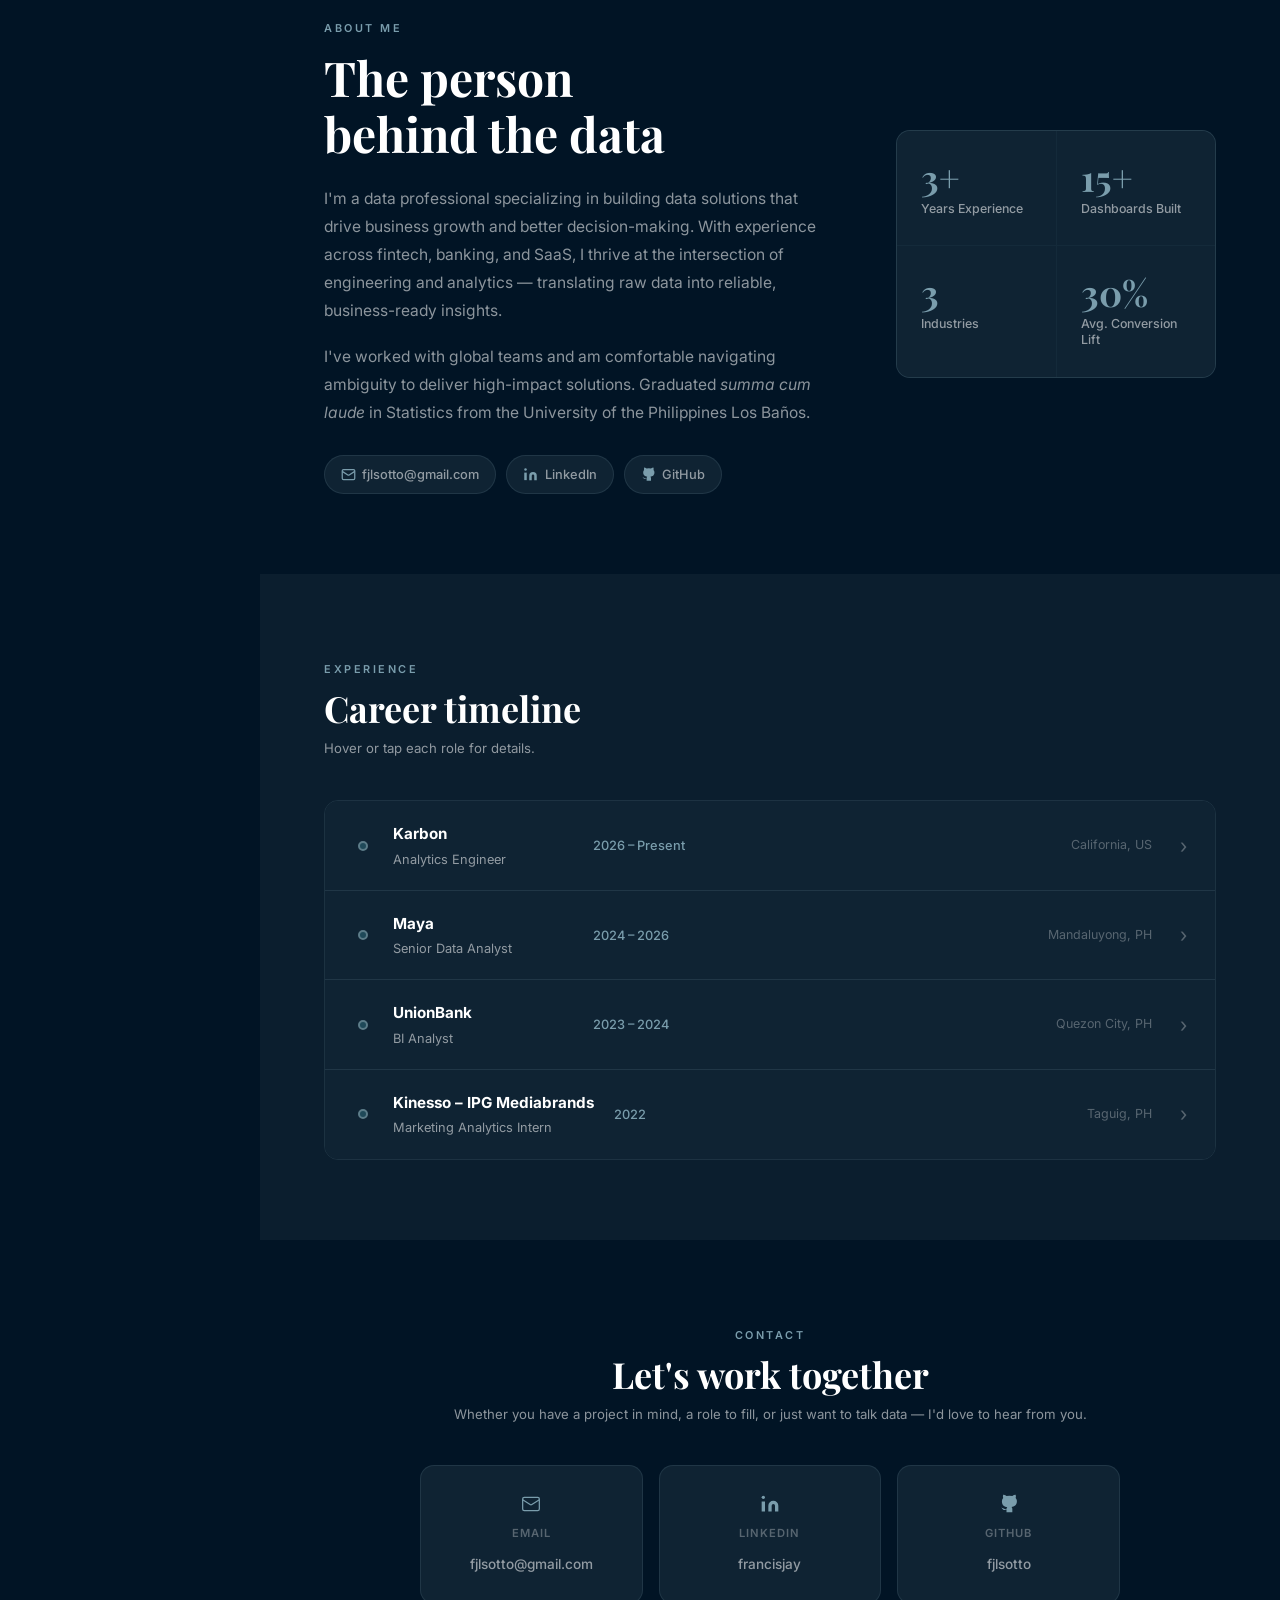
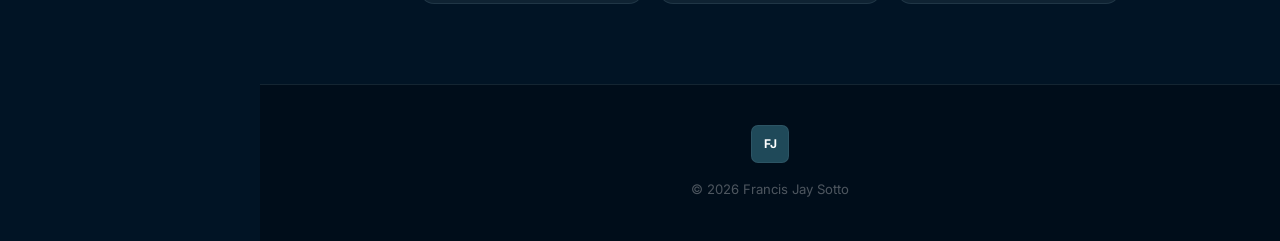
==== commit dc244813: "feat: add certifications section Add Credentials & learning section between Skills and About with 5 " ====
--- a/index.html
+++ b/index.html
@@ -28,6 +28,7 @@
         <a href="#home"       class="sidebar-link">home</a>
         <a href="#projects"   class="sidebar-link">projects</a>
         <a href="#skills"     class="sidebar-link">skills</a>
+        <a href="#certifications" class="sidebar-link">certifications</a>
         <a href="#about"      class="sidebar-link">about</a>
         <a href="#experience" class="sidebar-link">experience</a>
         <a href="#contact"    class="sidebar-link">contact</a>
@@ -209,6 +210,65 @@
               <span>Cohort Analysis</span><span>Propensity Modeling</span>
             </div>
           </div>
+        </div>
+      </div>
+    </section>
+
+    <!-- ===== CERTIFICATIONS ===== -->
+    <section class="section" id="certifications">
+      <div class="container">
+        <div class="section-header">
+          <span class="section-label">Certifications</span>
+          <h2>Credentials &amp; learning</h2>
+        </div>
+
+        <div class="certs-grid">
+
+          <div class="cert-card reveal">
+            <div class="cert-top">
+              <span class="cert-issuer-dot" style="background:#4285F4"></span>
+              <span class="cert-issuer">Google</span>
+            </div>
+            <p class="cert-name">Generative AI Leader</p>
+            <svg class="cert-badge-icon" width="14" height="14" viewBox="0 0 24 24" fill="none" stroke="currentColor" stroke-width="2.5"><polyline points="20 6 9 17 4 12"/></svg>
+          </div>
+
+          <div class="cert-card reveal">
+            <div class="cert-top">
+              <span class="cert-issuer-dot" style="background:#cc785c"></span>
+              <span class="cert-issuer">Anthropic</span>
+            </div>
+            <p class="cert-name">AI Fluency Framework and Foundations</p>
+            <svg class="cert-badge-icon" width="14" height="14" viewBox="0 0 24 24" fill="none" stroke="currentColor" stroke-width="2.5"><polyline points="20 6 9 17 4 12"/></svg>
+          </div>
+
+          <div class="cert-card reveal">
+            <div class="cert-top">
+              <span class="cert-issuer-dot" style="background:#FF3621"></span>
+              <span class="cert-issuer">Databricks</span>
+            </div>
+            <p class="cert-name">Generative AI Fundamentals</p>
+            <svg class="cert-badge-icon" width="14" height="14" viewBox="0 0 24 24" fill="none" stroke="currentColor" stroke-width="2.5"><polyline points="20 6 9 17 4 12"/></svg>
+          </div>
+
+          <div class="cert-card reveal">
+            <div class="cert-top">
+              <span class="cert-issuer-dot" style="background:#FF694B"></span>
+              <span class="cert-issuer">dbt Labs</span>
+            </div>
+            <p class="cert-name">dbt Fundamentals</p>
+            <svg class="cert-badge-icon" width="14" height="14" viewBox="0 0 24 24" fill="none" stroke="currentColor" stroke-width="2.5"><polyline points="20 6 9 17 4 12"/></svg>
+          </div>
+
+          <div class="cert-card reveal">
+            <div class="cert-top">
+              <span class="cert-issuer-dot" style="background:#FF9900"></span>
+              <span class="cert-issuer">AWS</span>
+            </div>
+            <p class="cert-name">AWS Technical Essentials</p>
+            <svg class="cert-badge-icon" width="14" height="14" viewBox="0 0 24 24" fill="none" stroke="currentColor" stroke-width="2.5"><polyline points="20 6 9 17 4 12"/></svg>
+          </div>
+
         </div>
       </div>
     </section>
--- a/styles.css
+++ b/styles.css
@@ -583,6 +583,65 @@
 }
 .skill-tags span:hover { background: var(--accent-tint2); }
 
+/* ===== CERTIFICATIONS ===== */
+.certs-grid {
+  display: grid;
+  grid-template-columns: repeat(3, 1fr);
+  gap: 1rem;
+}
+
+.cert-card {
+  background: var(--surface);
+  border: 1px solid var(--border);
+  border-radius: var(--radius-sm);
+  padding: 1.25rem 1.375rem;
+  display: flex;
+  flex-direction: column;
+  gap: 0.5rem;
+  position: relative;
+  transition: border-color var(--ease), transform var(--ease);
+}
+.cert-card:hover {
+  border-color: var(--accent);
+  transform: translateY(-2px);
+}
+
+.cert-top {
+  display: flex;
+  align-items: center;
+  gap: 0.5rem;
+}
+
+.cert-issuer-dot {
+  flex-shrink: 0;
+  width: 7px; height: 7px;
+  border-radius: 50%;
+  opacity: 0.85;
+}
+
+.cert-issuer {
+  font-size: 0.7rem;
+  font-weight: 600;
+  letter-spacing: 0.8px;
+  text-transform: uppercase;
+  color: var(--text-faint);
+}
+
+.cert-name {
+  font-size: 0.875rem;
+  font-weight: 600;
+  color: #fff;
+  line-height: 1.4;
+  flex: 1;
+}
+
+.cert-badge-icon {
+  color: var(--accent-bright);
+  opacity: 0.7;
+  flex-shrink: 0;
+  align-self: flex-end;
+}
+
 /* ===== ABOUT ===== */
 .about-flex {
   display: grid;
@@ -868,6 +927,7 @@
 }
 
 @media (max-width: 900px) {
+  .certs-grid { grid-template-columns: repeat(2, 1fr); }
   .skills-grid,
   .projects-grid { grid-template-columns: 1fr; }
   .about-flex { grid-template-columns: 1fr; gap: 3rem; }
@@ -900,6 +960,7 @@
   .hero-title { font-size: clamp(2.75rem, 11vw, 4rem); }
   .hero-scroll { display: none; }
 
+  .certs-grid { grid-template-columns: 1fr 1fr; }
   .section { padding: 4rem 1.5rem; }
   .section-header { margin-bottom: 2.5rem; }
 
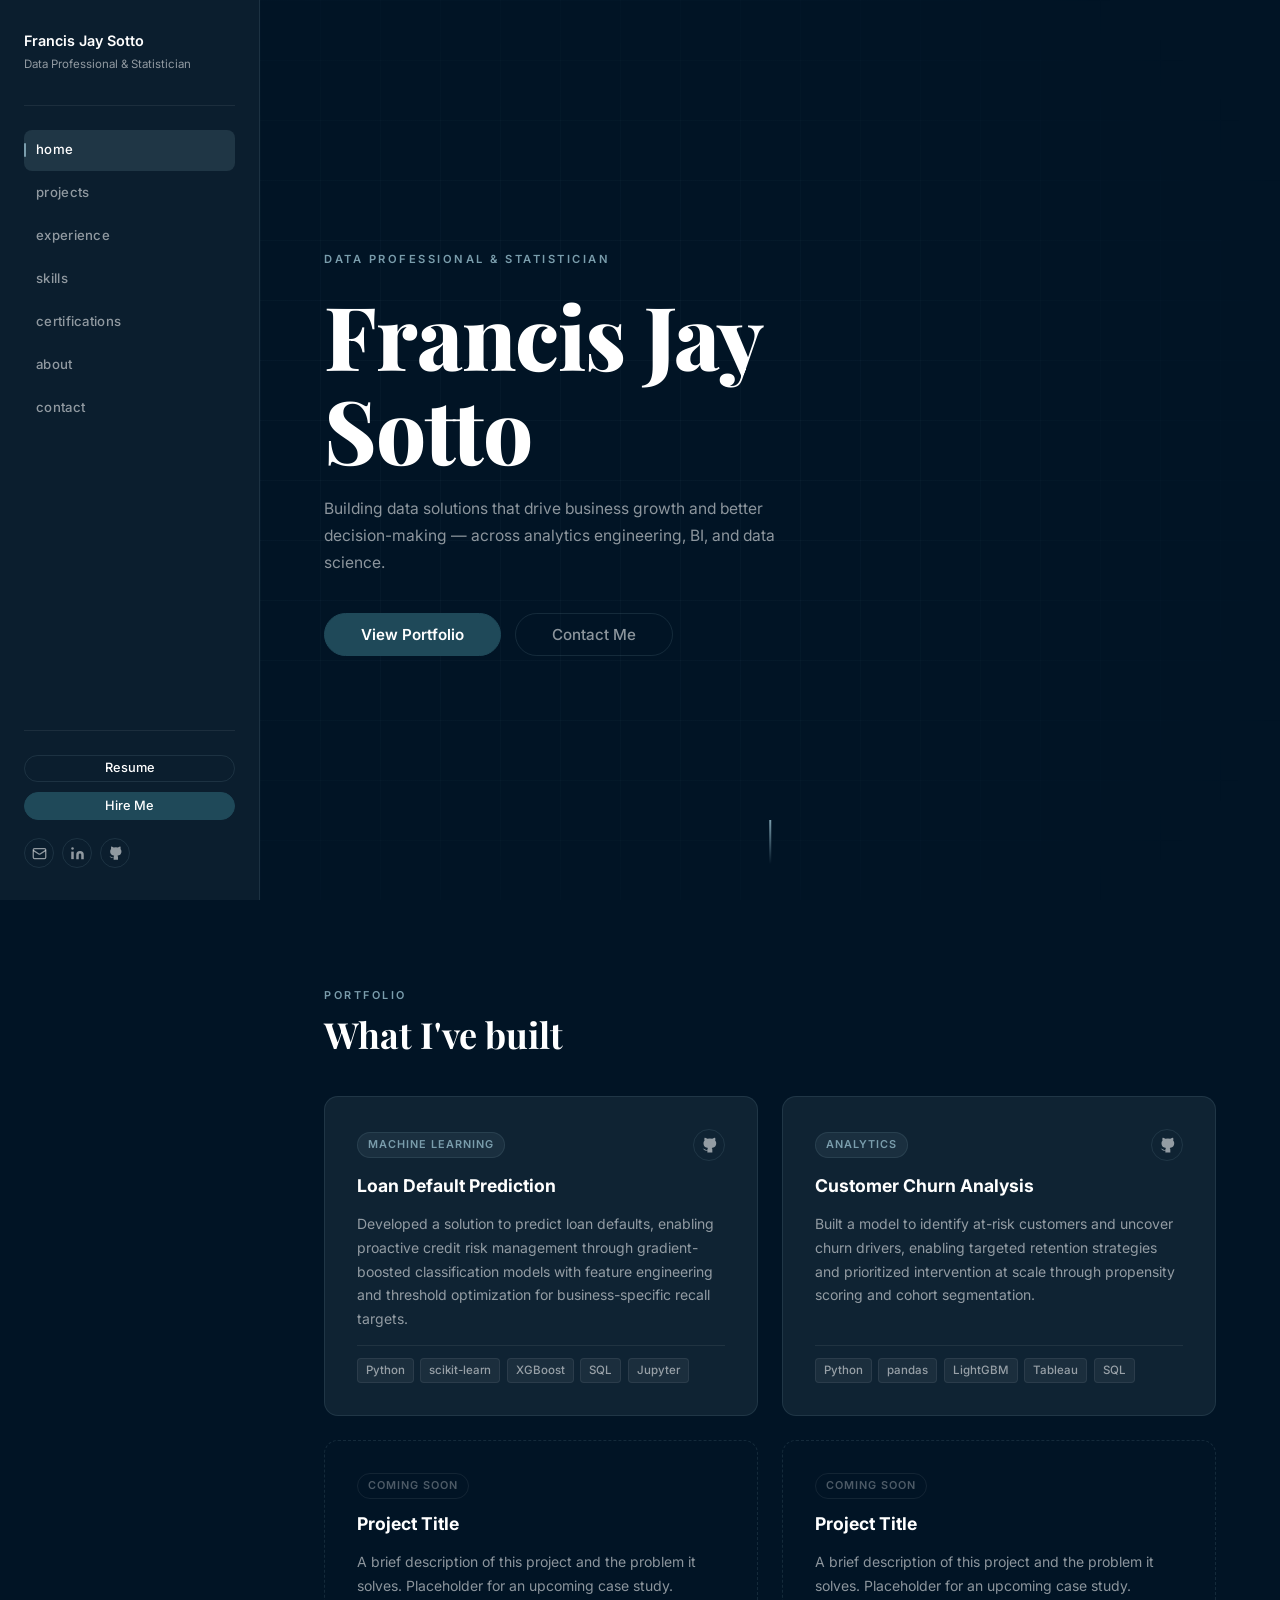
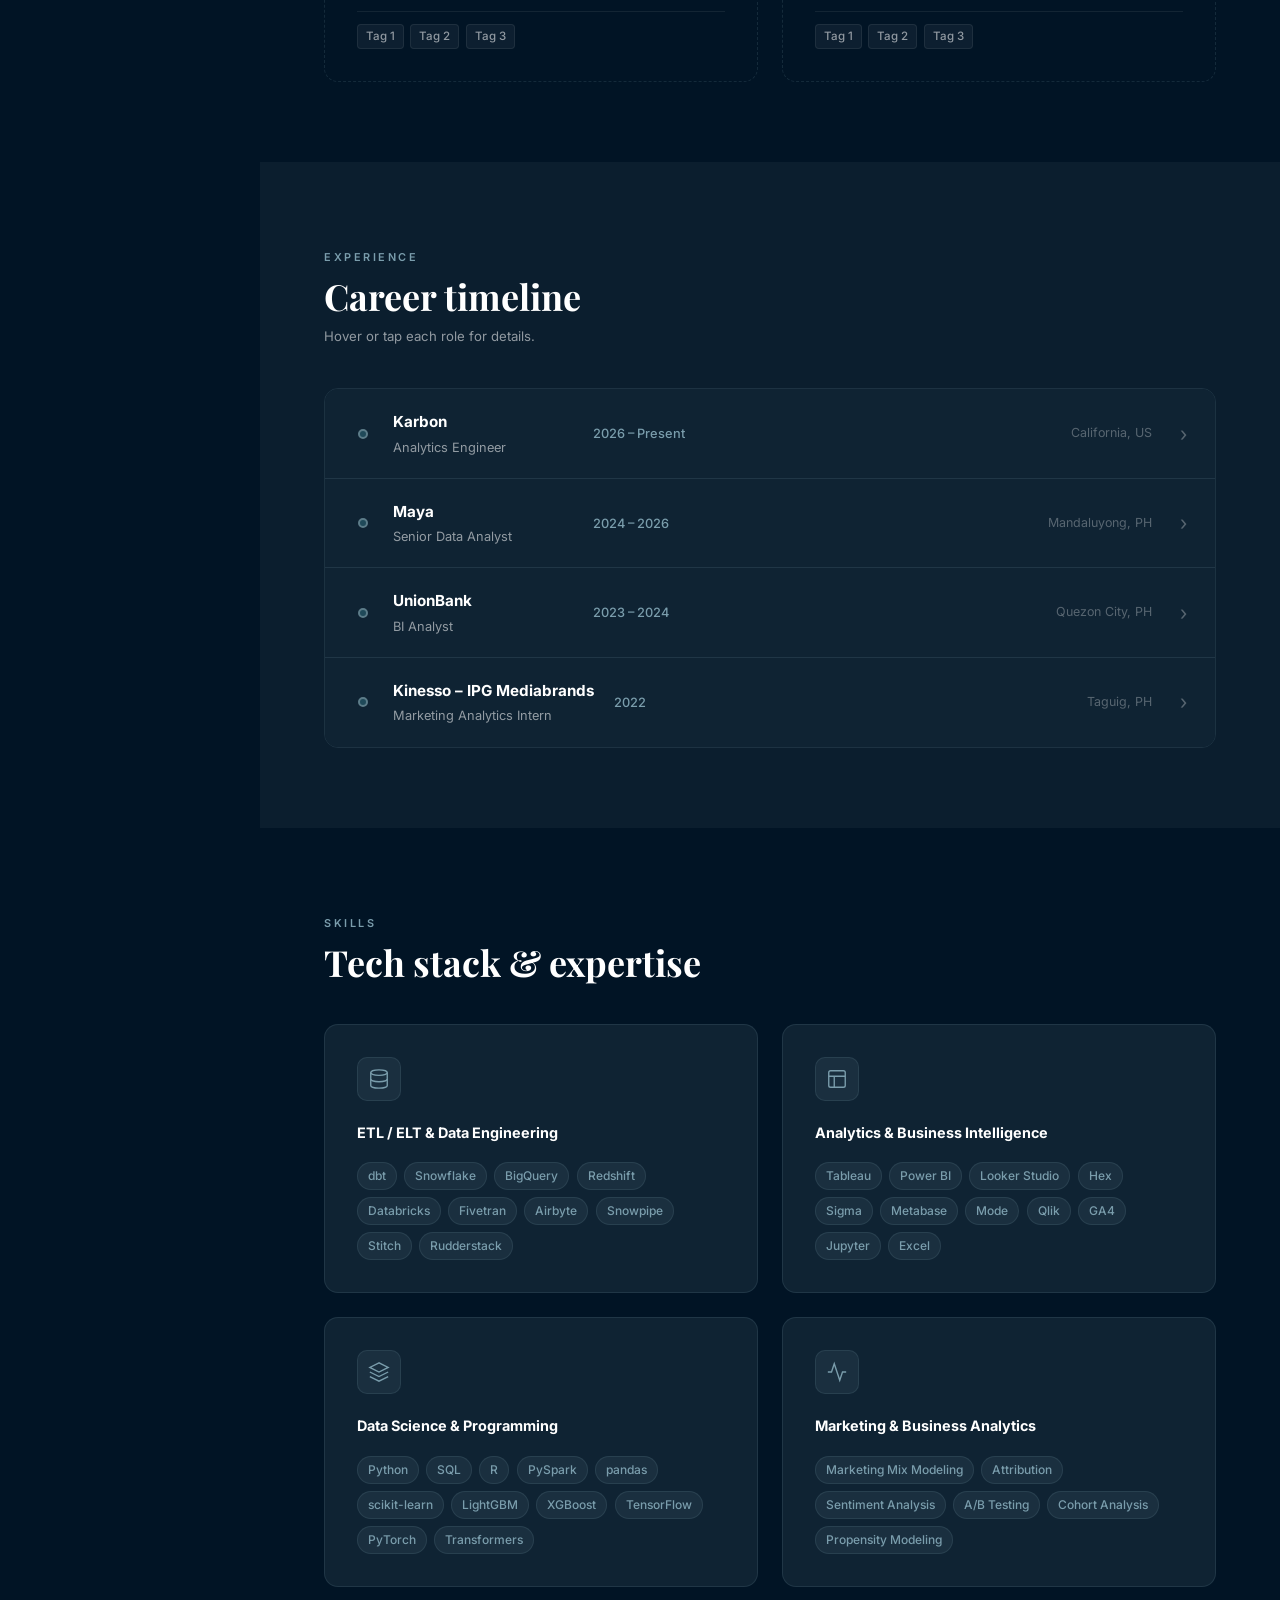
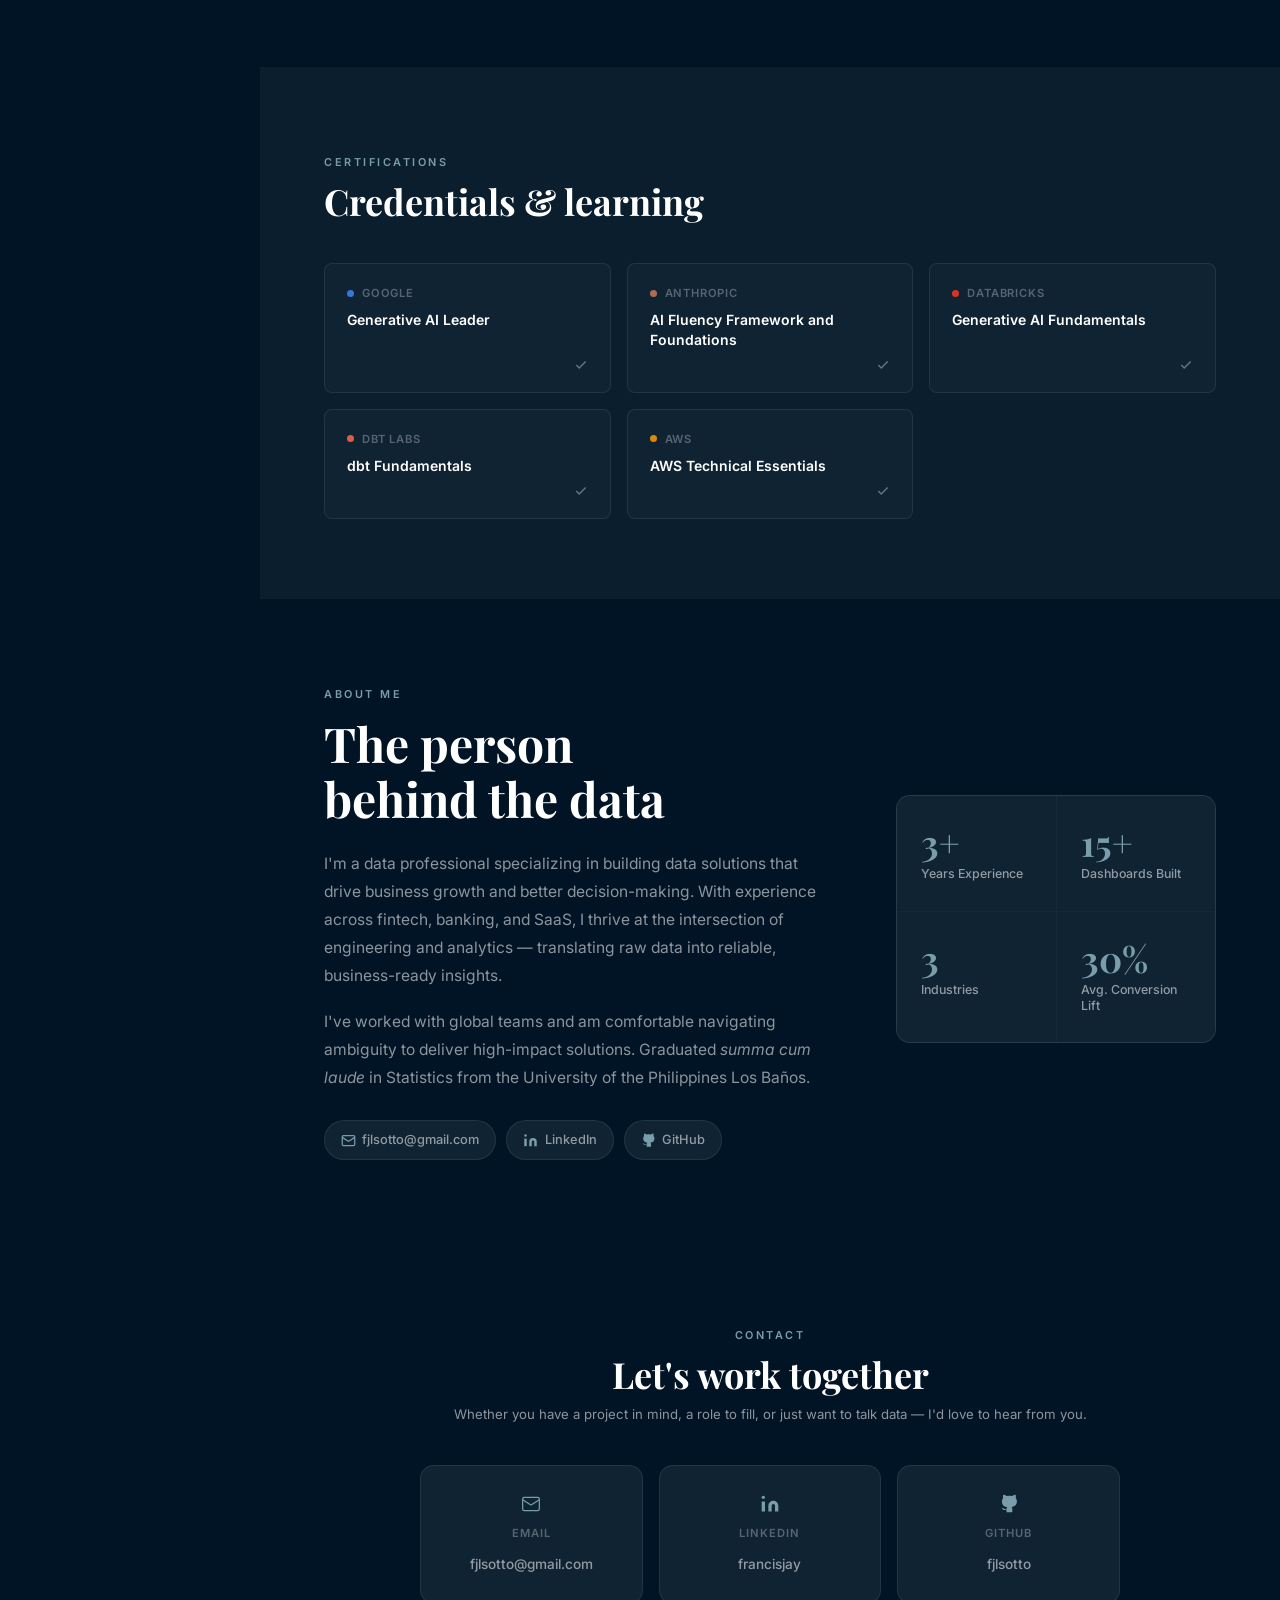
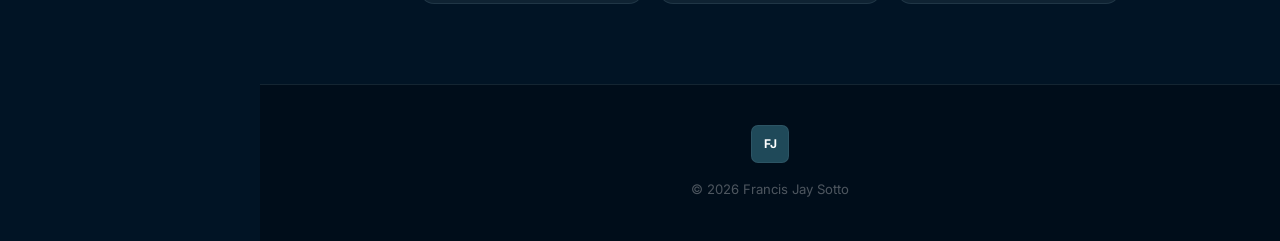
==== commit 413e8ce3: "refine: reorder sections to projects, experience, skills, certifications Co-Authored-By: Claude Sonn" ====
--- a/index.html
+++ b/index.html
@@ -25,13 +25,13 @@
       </div>
 
       <nav class="sidebar-nav" id="sidebar-nav" role="navigation" aria-label="Main navigation">
-        <a href="#home"       class="sidebar-link">home</a>
-        <a href="#projects"   class="sidebar-link">projects</a>
-        <a href="#skills"     class="sidebar-link">skills</a>
+        <a href="#home"           class="sidebar-link">home</a>
+        <a href="#projects"       class="sidebar-link">projects</a>
+        <a href="#experience"     class="sidebar-link">experience</a>
+        <a href="#skills"         class="sidebar-link">skills</a>
         <a href="#certifications" class="sidebar-link">certifications</a>
-        <a href="#about"      class="sidebar-link">about</a>
-        <a href="#experience" class="sidebar-link">experience</a>
-        <a href="#contact"    class="sidebar-link">contact</a>
+        <a href="#about"          class="sidebar-link">about</a>
+        <a href="#contact"        class="sidebar-link">contact</a>
       </nav>
 
       <div class="sidebar-bottom">
@@ -154,8 +154,99 @@
       </div>
     </section>
 
+    <!-- ===== EXPERIENCE ===== -->
+    <section class="section section-alt" id="experience">
+      <div class="container">
+        <div class="section-header">
+          <span class="section-label">Experience</span>
+          <h2>Career timeline</h2>
+          <p class="section-sub">Hover or tap each role for details.</p>
+        </div>
+
+        <div class="exp-list">
+
+          <div class="exp-item reveal">
+            <div class="exp-summary">
+              <div class="exp-dot-wrap">
+                <div class="exp-dot"></div>
+              </div>
+              <div class="exp-meta">
+                <span class="exp-company">Karbon</span>
+                <span class="exp-role">Analytics Engineer</span>
+              </div>
+              <span class="exp-period">2026 – Present</span>
+              <span class="exp-loc">California, US</span>
+              <span class="exp-chevron" aria-hidden="true">›</span>
+            </div>
+            <div class="exp-detail">
+              <p class="exp-desc">Building and scaling analytics solutions across the modern data stack — designing data models, automating pipelines, and deploying dashboards that improve stakeholder reporting efficiency and support cross-functional decision-making.</p>
+              <div class="exp-tags"><span>dbt</span><span>Tableau</span><span>Snowflake</span><span>SQL</span></div>
+            </div>
+          </div>
+
+          <div class="exp-item reveal">
+            <div class="exp-summary">
+              <div class="exp-dot-wrap">
+                <div class="exp-dot"></div>
+              </div>
+              <div class="exp-meta">
+                <span class="exp-company">Maya</span>
+                <span class="exp-role">Senior Data Analyst</span>
+              </div>
+              <span class="exp-period">2024 – 2026</span>
+              <span class="exp-loc">Mandaluyong, PH</span>
+              <span class="exp-chevron" aria-hidden="true">›</span>
+            </div>
+            <div class="exp-detail">
+              <p class="exp-desc">Led data-driven initiatives across sales and marketing in fintech — building propensity models, running A/B tests, and developing data marts that improved campaign conversion rates and enabled faster, more strategic decision-making.</p>
+              <div class="exp-tags"><span>Python</span><span>SQL</span><span>A/B Testing</span><span>Propensity Modeling</span></div>
+            </div>
+          </div>
+
+          <div class="exp-item reveal">
+            <div class="exp-summary">
+              <div class="exp-dot-wrap">
+                <div class="exp-dot"></div>
+              </div>
+              <div class="exp-meta">
+                <span class="exp-company">UnionBank</span>
+                <span class="exp-role">BI Analyst</span>
+              </div>
+              <span class="exp-period">2023 – 2024</span>
+              <span class="exp-loc">Quezon City, PH</span>
+              <span class="exp-chevron" aria-hidden="true">›</span>
+            </div>
+            <div class="exp-detail">
+              <p class="exp-desc">Created and enhanced business intelligence dashboards and automated reporting pipelines for the bank's cards and loans tower — delivering forecasting, cost, and compliance insights to stakeholders while drastically reducing manual data extraction time.</p>
+              <div class="exp-tags"><span>SQL</span><span>Power BI</span><span>Python</span><span>Forecasting</span></div>
+            </div>
+          </div>
+
+          <div class="exp-item reveal">
+            <div class="exp-summary">
+              <div class="exp-dot-wrap">
+                <div class="exp-dot"></div>
+              </div>
+              <div class="exp-meta">
+                <span class="exp-company">Kinesso – IPG Mediabrands</span>
+                <span class="exp-role">Marketing Analytics Intern</span>
+              </div>
+              <span class="exp-period">2022</span>
+              <span class="exp-loc">Taguig, PH</span>
+              <span class="exp-chevron" aria-hidden="true">›</span>
+            </div>
+            <div class="exp-detail">
+              <p class="exp-desc">Performed marketing mix modeling, attribution, and sentiment analysis to assess campaign effectiveness and estimate ROI across various advertising channels, supporting client strategy with data-backed recommendations.</p>
+              <div class="exp-tags"><span>Marketing Mix Modeling</span><span>Sentiment Analysis</span><span>Attribution</span></div>
+            </div>
+          </div>
+
+        </div>
+      </div>
+    </section>
+
     <!-- ===== SKILLS ===== -->
-    <section class="section section-alt" id="skills">
+    <section class="section" id="skills">
       <div class="container">
         <div class="section-header">
           <span class="section-label">Skills</span>
@@ -215,7 +306,7 @@
     </section>
 
     <!-- ===== CERTIFICATIONS ===== -->
-    <section class="section" id="certifications">
+    <section class="section section-alt" id="certifications">
       <div class="container">
         <div class="section-header">
           <span class="section-label">Certifications</span>
@@ -319,97 +410,6 @@
       </div>
     </section>
 
-    <!-- ===== EXPERIENCE ===== -->
-    <section class="section section-alt" id="experience">
-      <div class="container">
-        <div class="section-header">
-          <span class="section-label">Experience</span>
-          <h2>Career timeline</h2>
-          <p class="section-sub">Hover or tap each role for details.</p>
-        </div>
-
-        <div class="exp-list">
-
-          <div class="exp-item reveal">
-            <div class="exp-summary">
-              <div class="exp-dot-wrap">
-                <div class="exp-dot"></div>
-              </div>
-              <div class="exp-meta">
-                <span class="exp-company">Karbon</span>
-                <span class="exp-role">Analytics Engineer</span>
-              </div>
-              <span class="exp-period">2026 – Present</span>
-              <span class="exp-loc">California, US</span>
-              <span class="exp-chevron" aria-hidden="true">›</span>
-            </div>
-            <div class="exp-detail">
-              <p class="exp-desc">Building and scaling analytics solutions across the modern data stack — designing data models, automating pipelines, and deploying dashboards that improve stakeholder reporting efficiency and support cross-functional decision-making.</p>
-              <div class="exp-tags"><span>dbt</span><span>Tableau</span><span>Snowflake</span><span>SQL</span></div>
-            </div>
-          </div>
-
-          <div class="exp-item reveal">
-            <div class="exp-summary">
-              <div class="exp-dot-wrap">
-                <div class="exp-dot"></div>
-              </div>
-              <div class="exp-meta">
-                <span class="exp-company">Maya</span>
-                <span class="exp-role">Senior Data Analyst</span>
-              </div>
-              <span class="exp-period">2024 – 2026</span>
-              <span class="exp-loc">Mandaluyong, PH</span>
-              <span class="exp-chevron" aria-hidden="true">›</span>
-            </div>
-            <div class="exp-detail">
-              <p class="exp-desc">Led data-driven initiatives across sales and marketing in fintech — building propensity models, running A/B tests, and developing data marts that improved campaign conversion rates and enabled faster, more strategic decision-making.</p>
-              <div class="exp-tags"><span>Python</span><span>SQL</span><span>A/B Testing</span><span>Propensity Modeling</span></div>
-            </div>
-          </div>
-
-          <div class="exp-item reveal">
-            <div class="exp-summary">
-              <div class="exp-dot-wrap">
-                <div class="exp-dot"></div>
-              </div>
-              <div class="exp-meta">
-                <span class="exp-company">UnionBank</span>
-                <span class="exp-role">BI Analyst</span>
-              </div>
-              <span class="exp-period">2023 – 2024</span>
-              <span class="exp-loc">Quezon City, PH</span>
-              <span class="exp-chevron" aria-hidden="true">›</span>
-            </div>
-            <div class="exp-detail">
-              <p class="exp-desc">Created and enhanced business intelligence dashboards and automated reporting pipelines for the bank's cards and loans tower — delivering forecasting, cost, and compliance insights to stakeholders while drastically reducing manual data extraction time.</p>
-              <div class="exp-tags"><span>SQL</span><span>Power BI</span><span>Python</span><span>Forecasting</span></div>
-            </div>
-          </div>
-
-          <div class="exp-item reveal">
-            <div class="exp-summary">
-              <div class="exp-dot-wrap">
-                <div class="exp-dot"></div>
-              </div>
-              <div class="exp-meta">
-                <span class="exp-company">Kinesso – IPG Mediabrands</span>
-                <span class="exp-role">Marketing Analytics Intern</span>
-              </div>
-              <span class="exp-period">2022</span>
-              <span class="exp-loc">Taguig, PH</span>
-              <span class="exp-chevron" aria-hidden="true">›</span>
-            </div>
-            <div class="exp-detail">
-              <p class="exp-desc">Performed marketing mix modeling, attribution, and sentiment analysis to assess campaign effectiveness and estimate ROI across various advertising channels, supporting client strategy with data-backed recommendations.</p>
-              <div class="exp-tags"><span>Marketing Mix Modeling</span><span>Sentiment Analysis</span><span>Attribution</span></div>
-            </div>
-          </div>
-
-        </div>
-      </div>
-    </section>
-
     <!-- ===== CONTACT ===== -->
     <section class="section" id="contact">
       <div class="container">
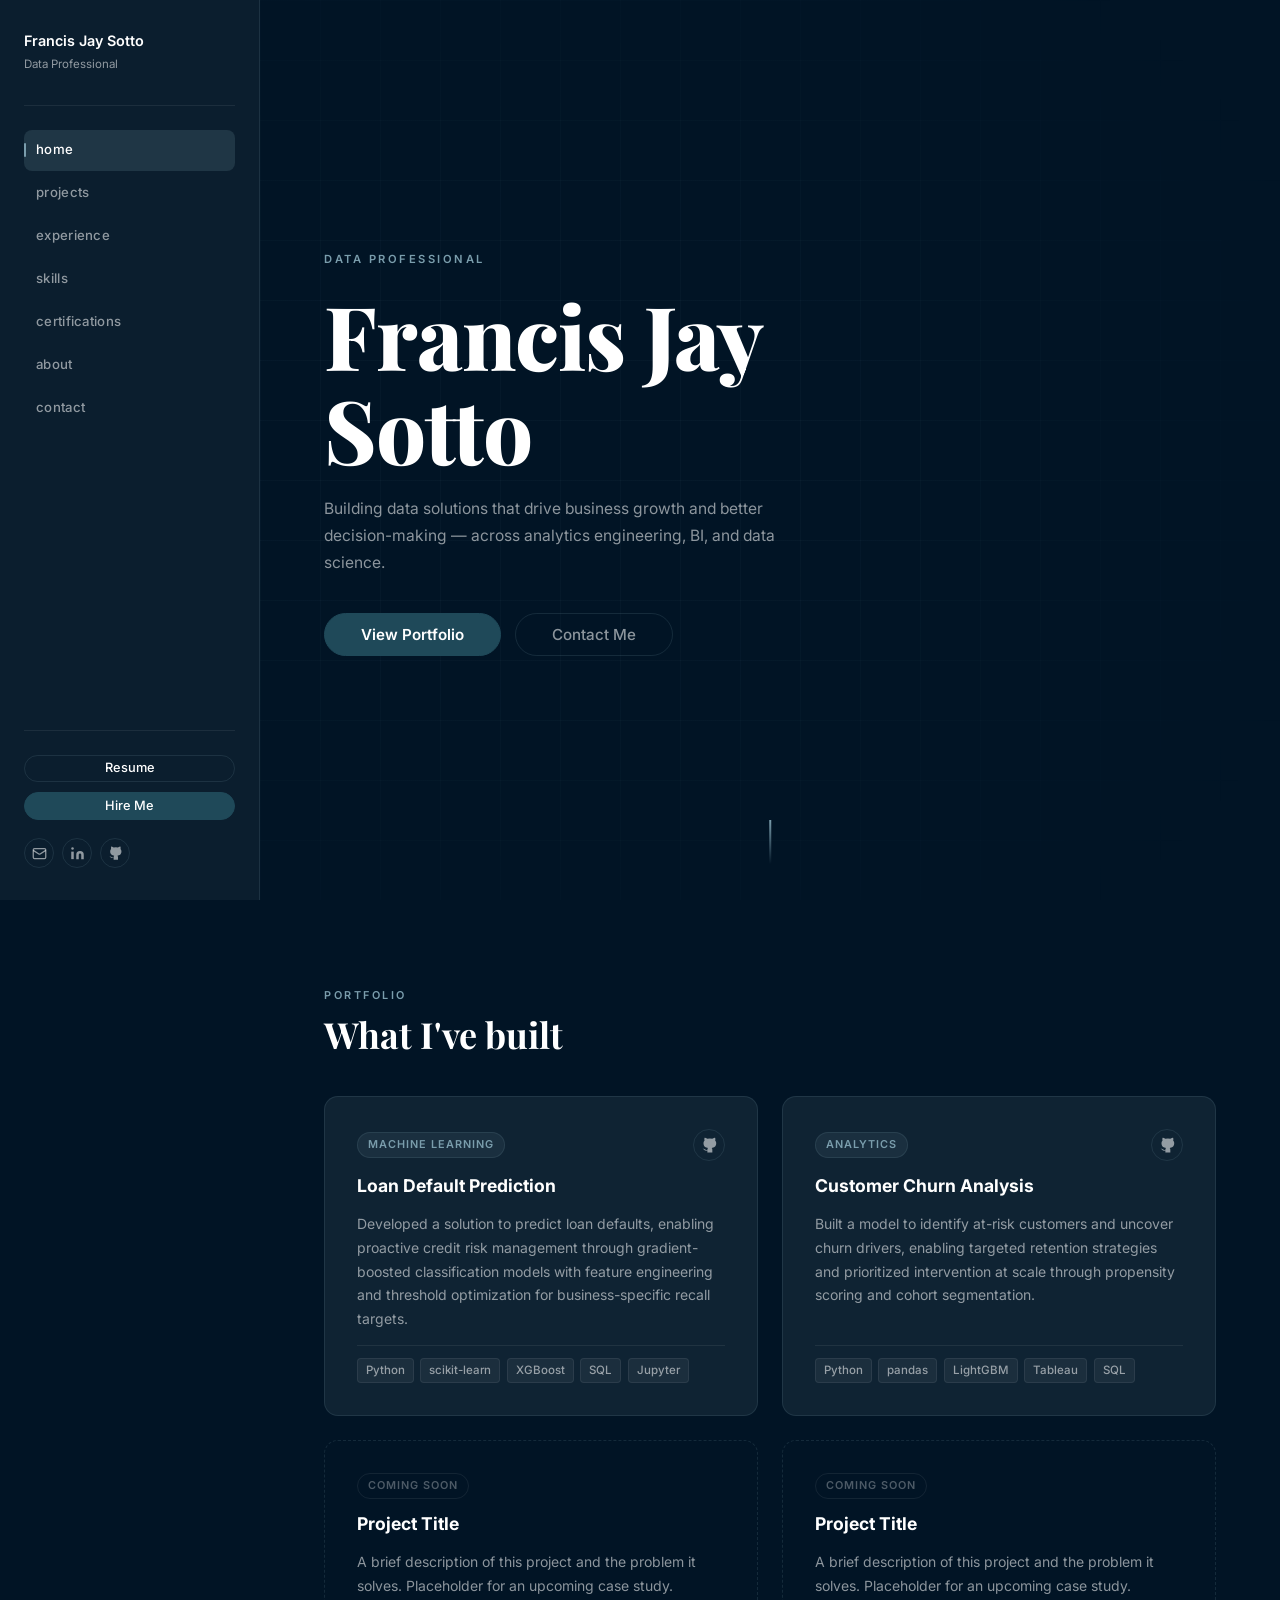
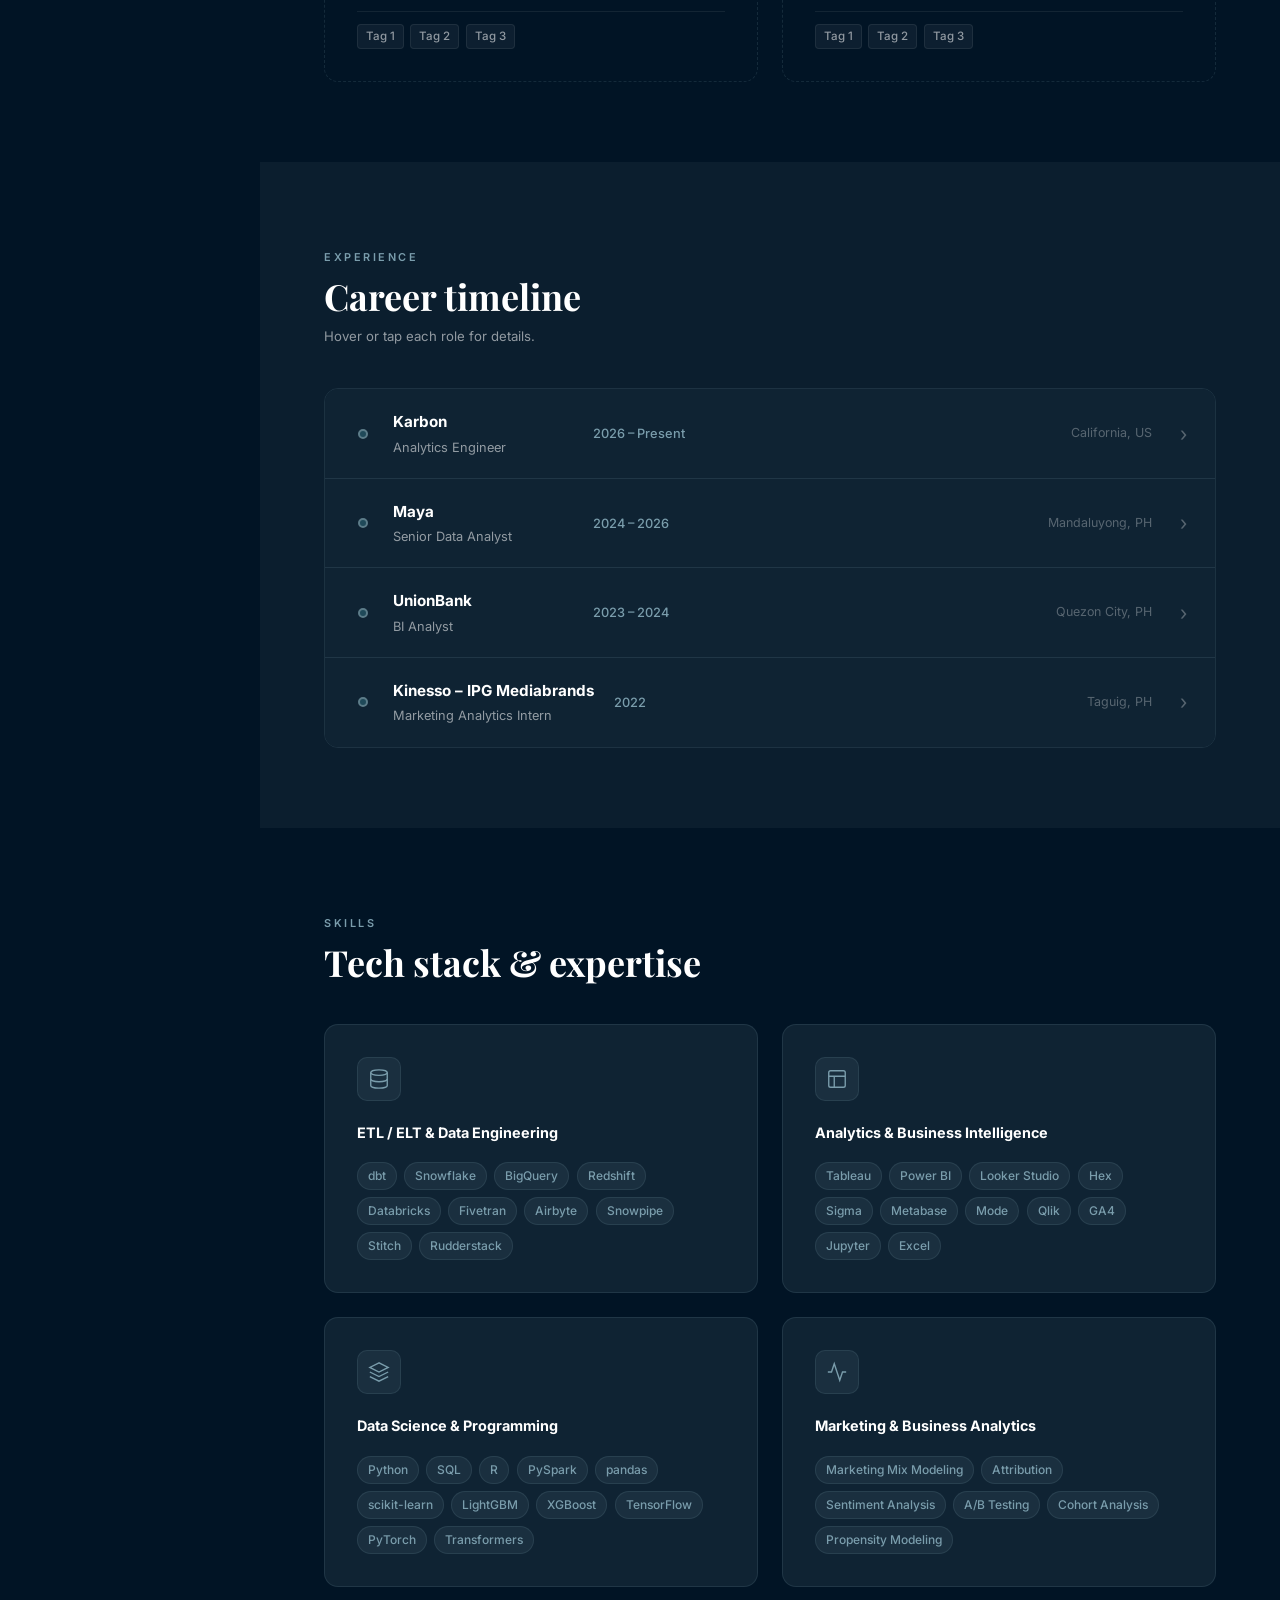
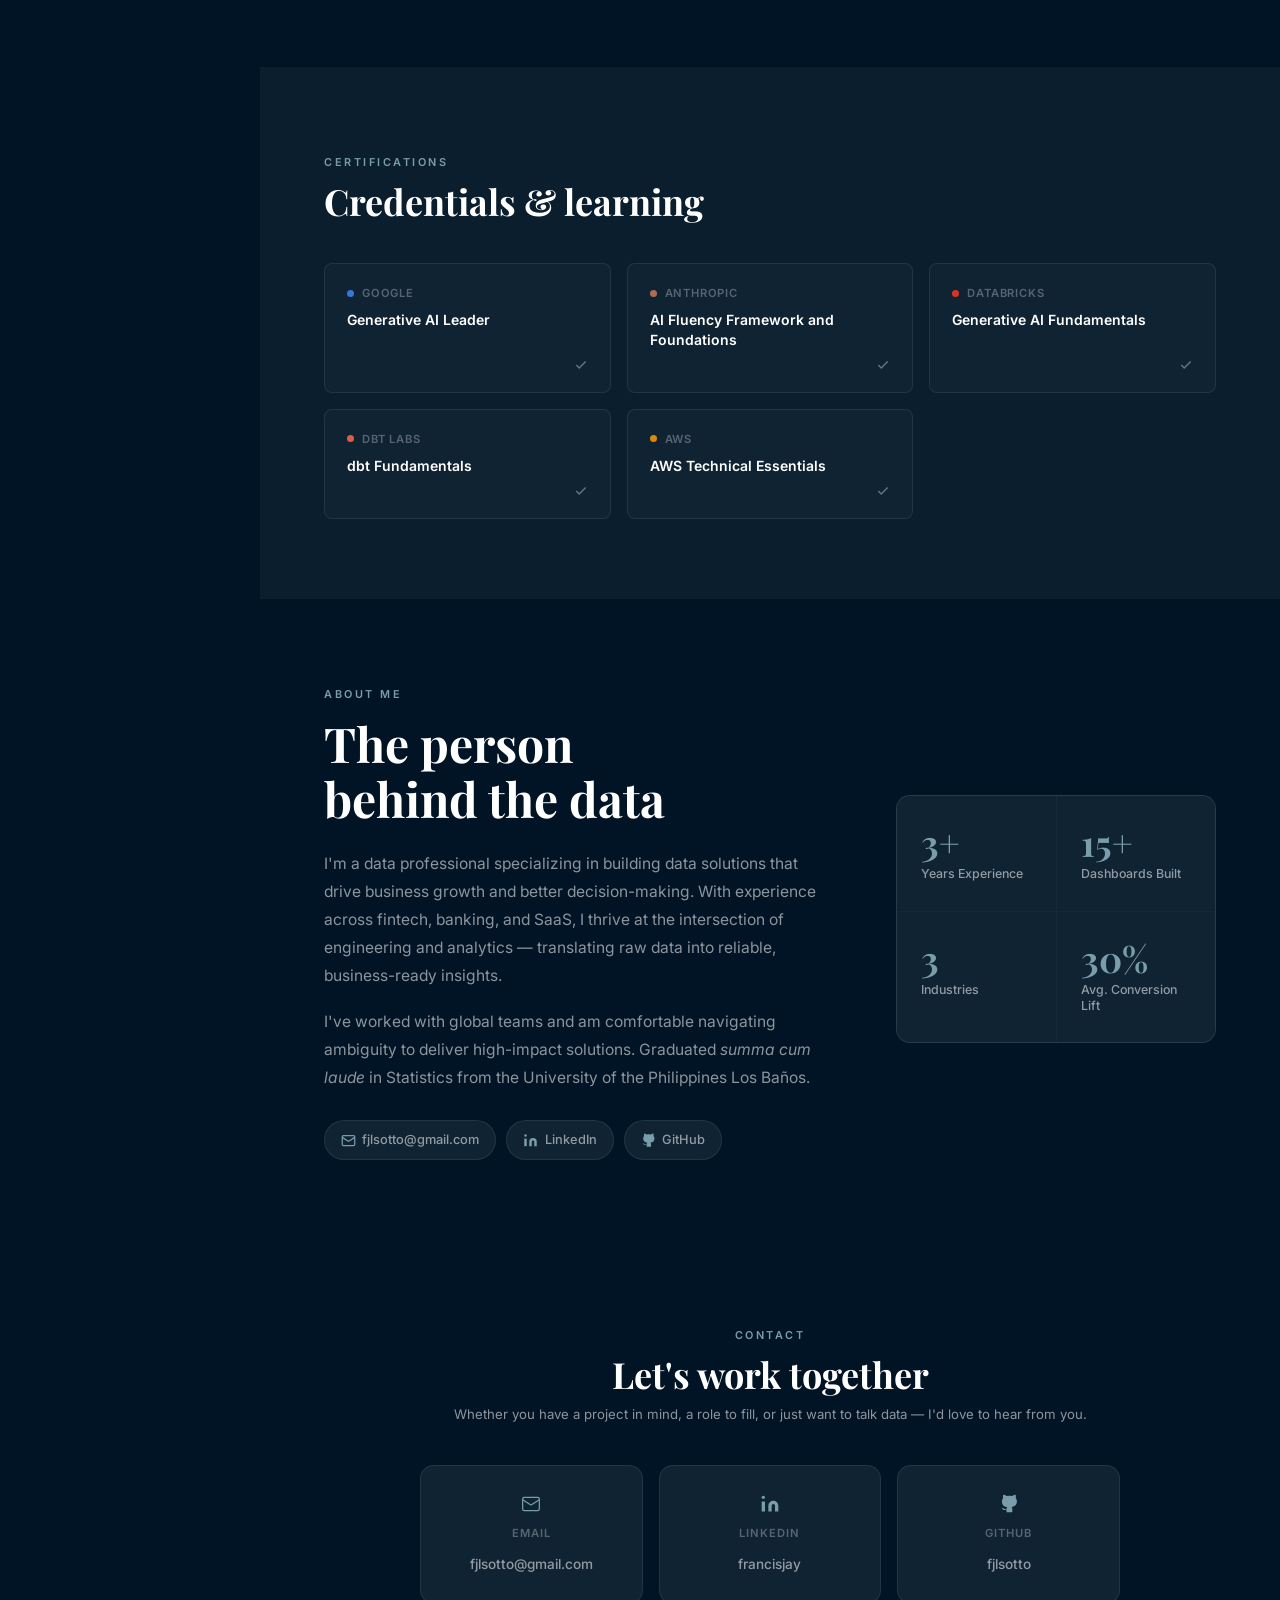
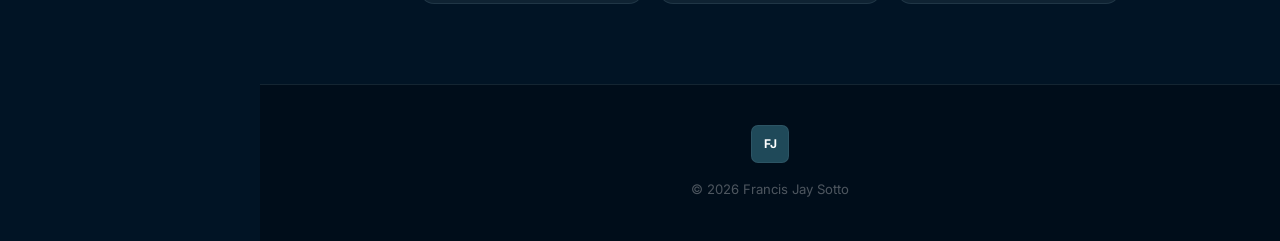
==== commit 9670d387: "refine: shorten sidebar title to Data Professional Co-Authored-By: Claude Sonnet 4.6 <noreply@anthro" ====
--- a/index.html
+++ b/index.html
@@ -20,7 +20,7 @@
       <div class="sidebar-top">
         <div class="sidebar-identity">
           <span class="sidebar-name">Francis Jay Sotto</span>
-          <span class="sidebar-title">Data Professional &amp; Statistician</span>
+          <span class="sidebar-title">Data Professional</span>
         </div>
       </div>
 
@@ -71,7 +71,7 @@
     <section class="hero" id="home">
       <div class="hero-bg-grid" aria-hidden="true"></div>
       <div class="hero-content">
-        <p class="hero-eyebrow">Data Professional &amp; Statistician</p>
+        <p class="hero-eyebrow">Data Professional</p>
         <h1 class="hero-title">Francis Jay<br>Sotto</h1>
         <p class="hero-sub">Building data solutions that drive business growth and better decision-making — across analytics engineering, BI, and data science.</p>
         <div class="hero-actions">
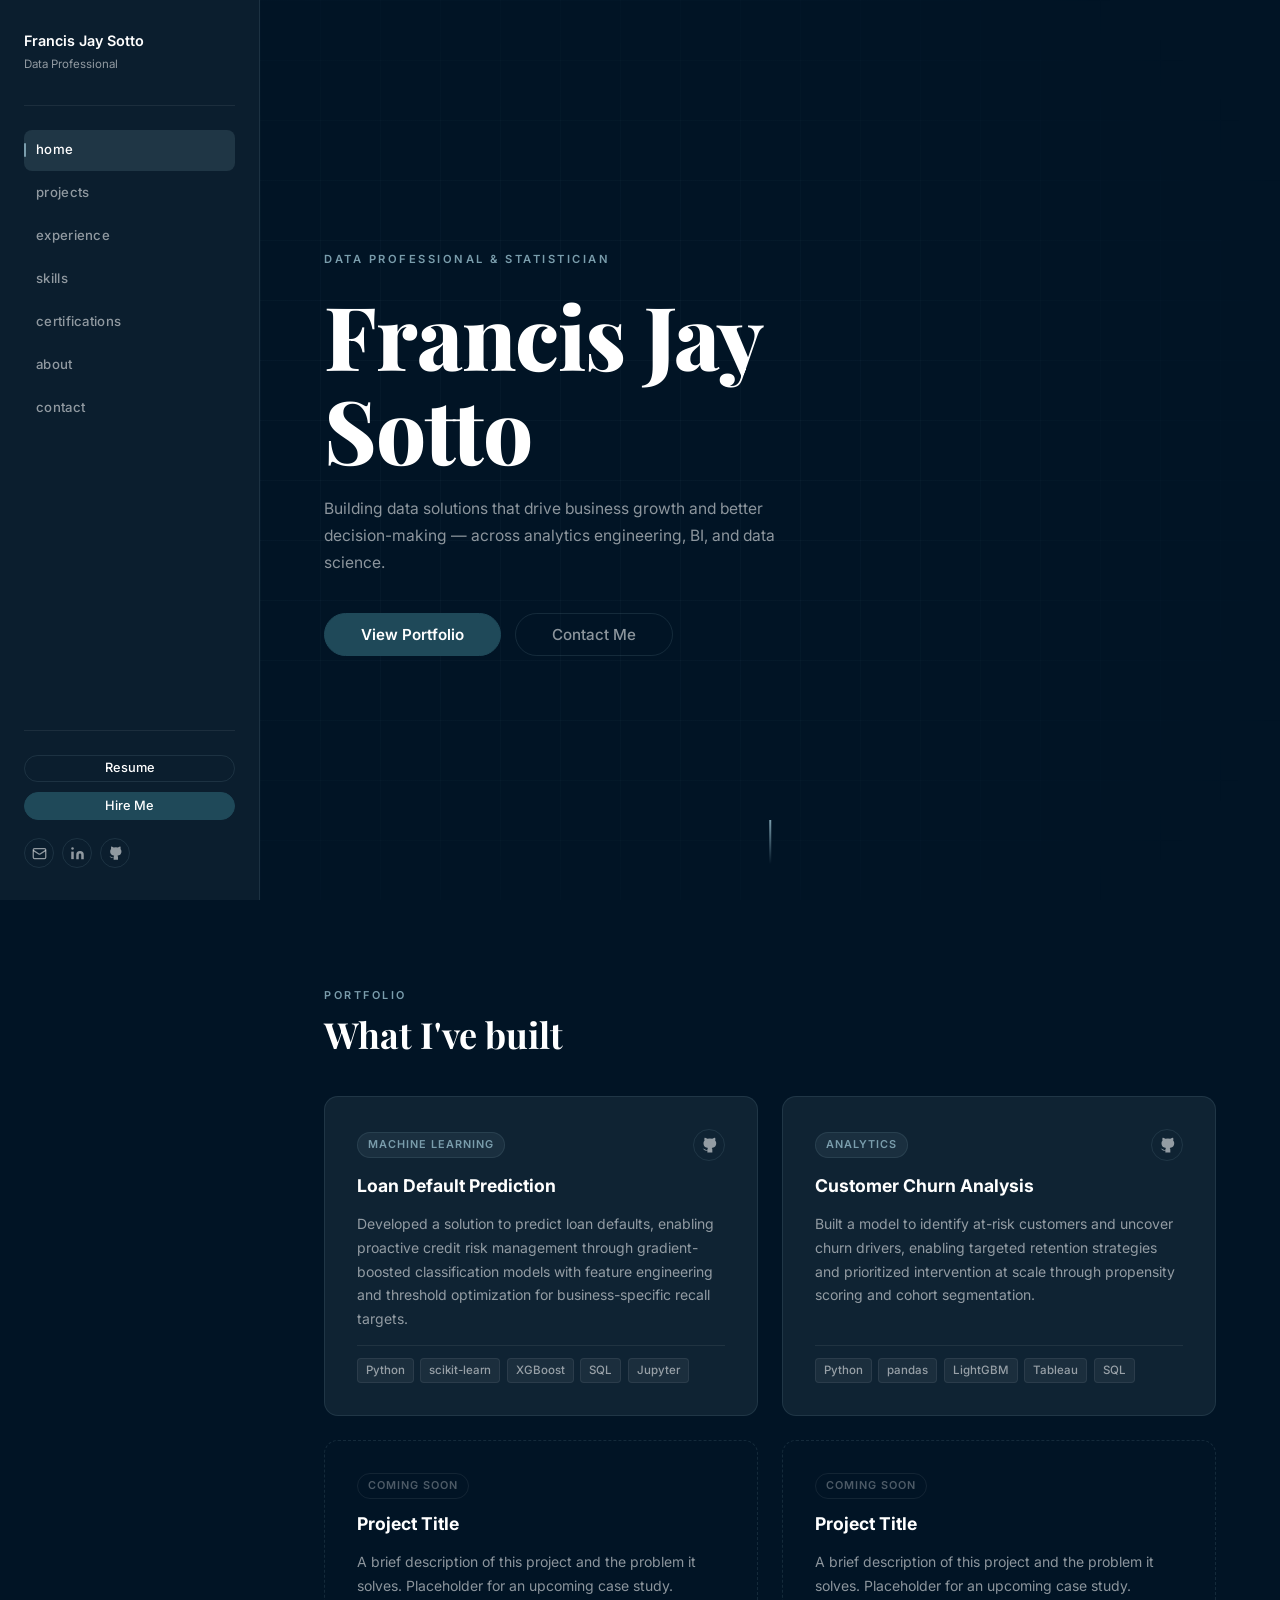
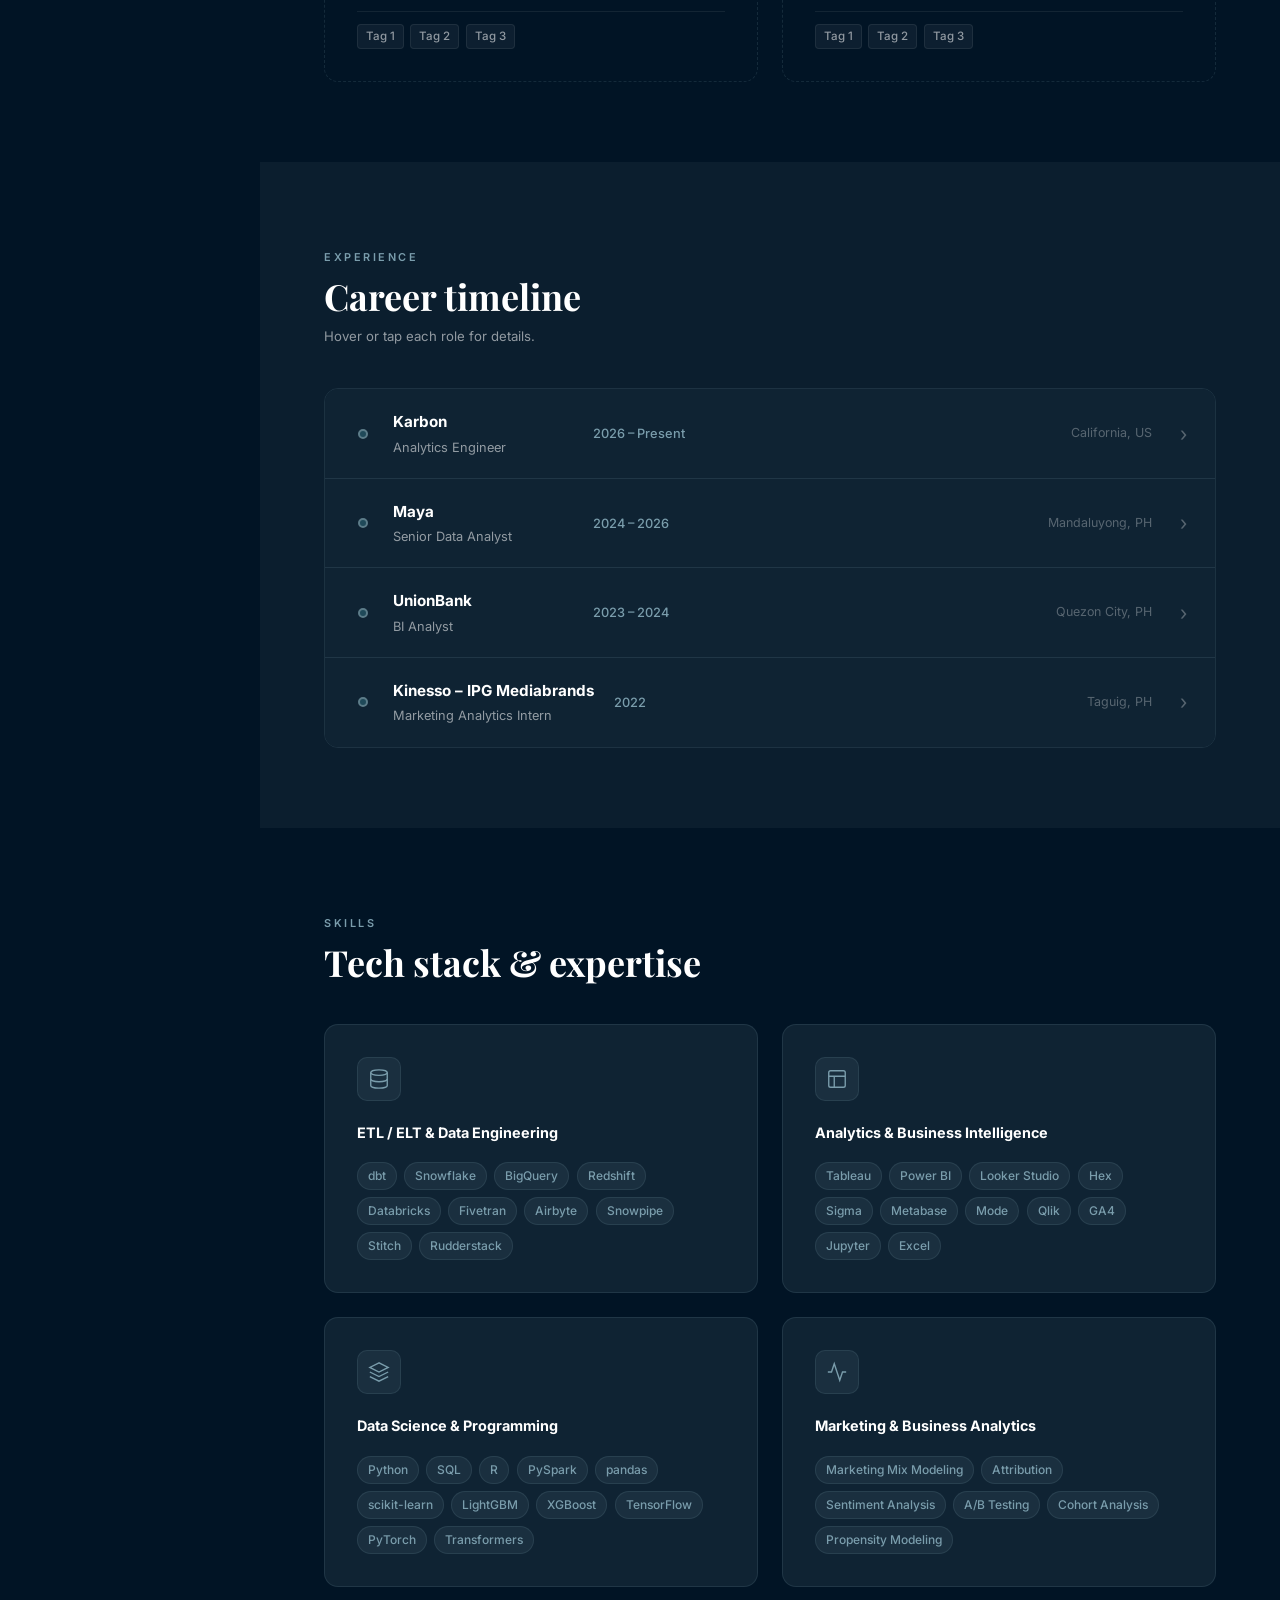
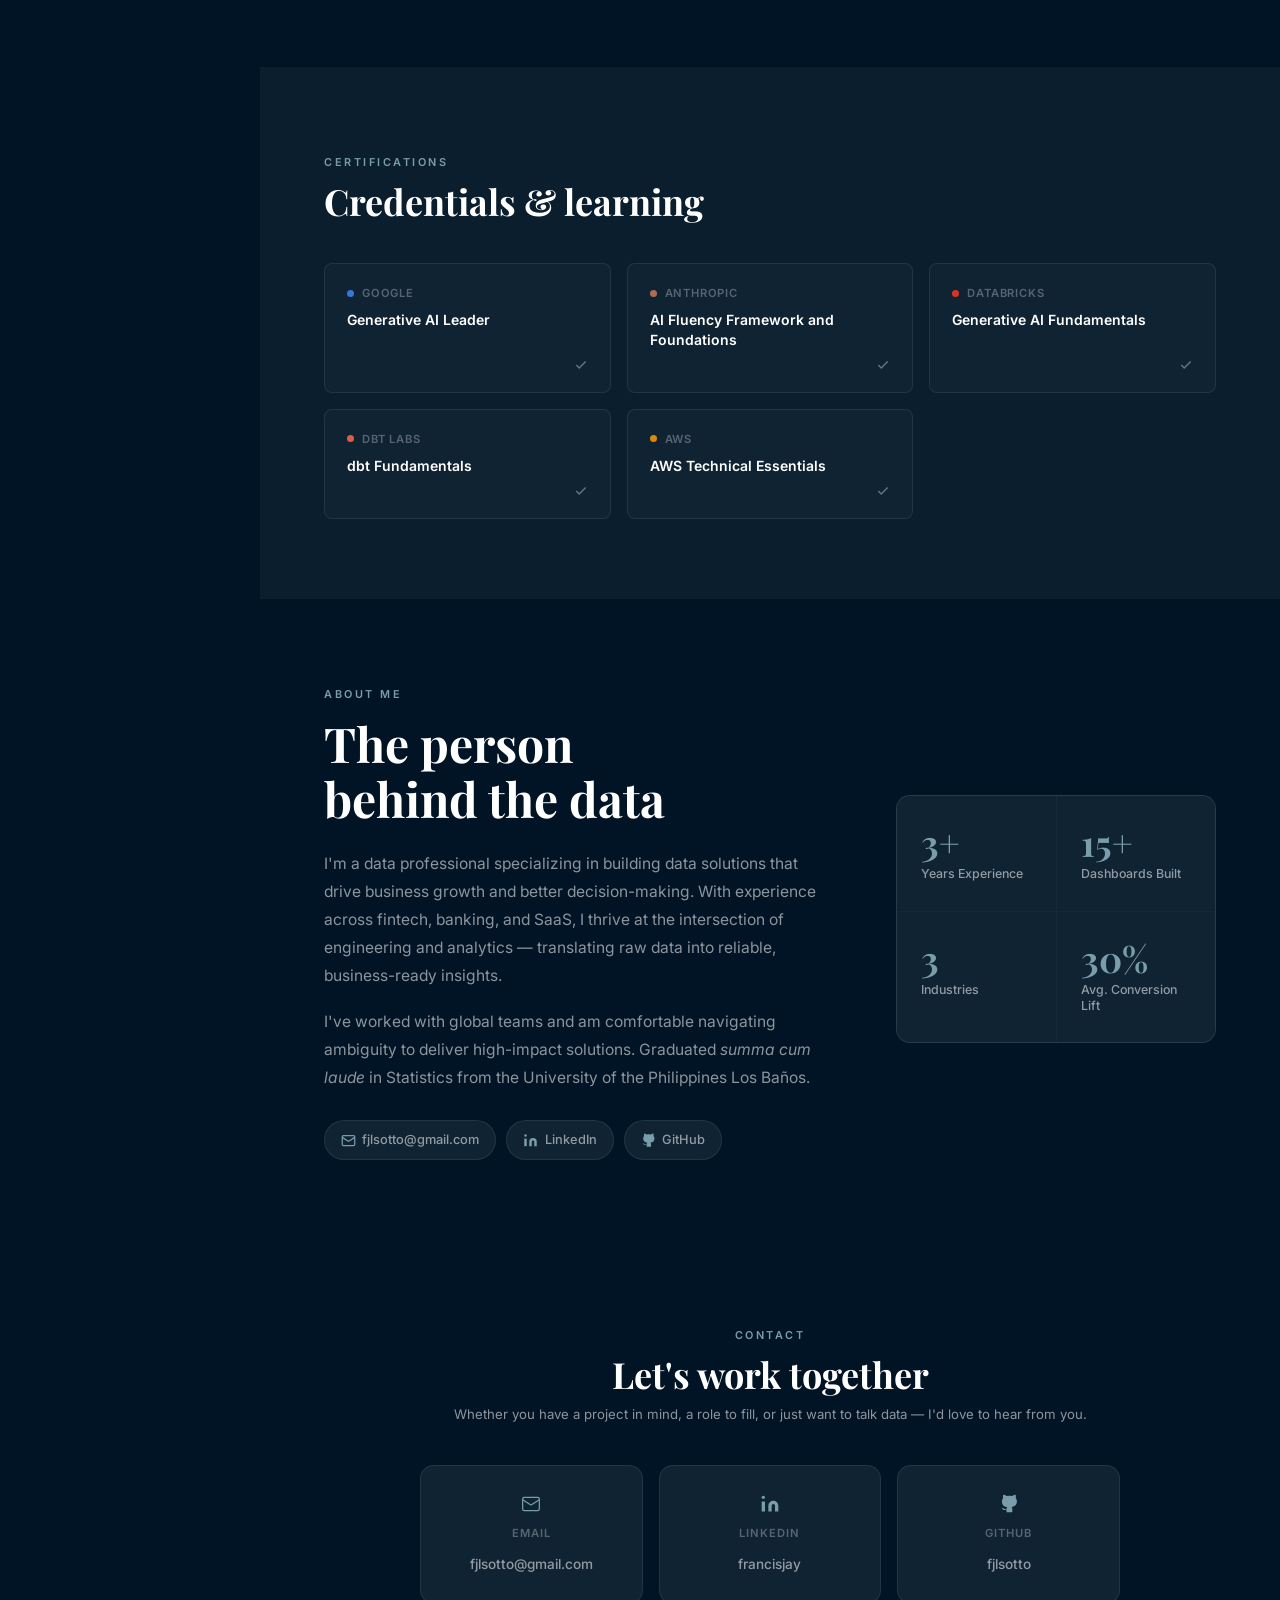
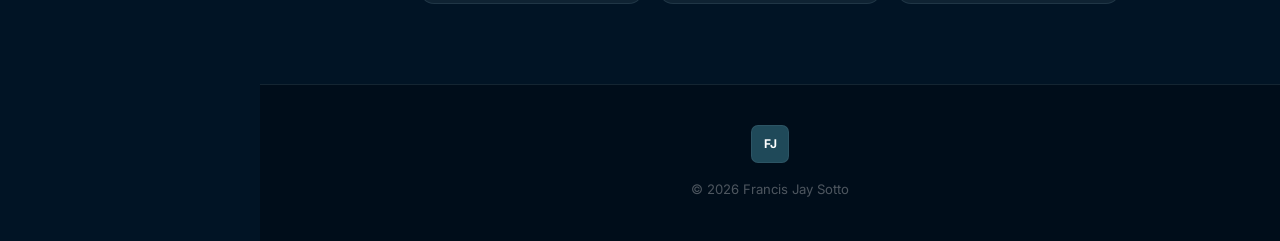
==== commit fa4ba0ce: "refine: restore & Statistician in hero, keep sidebar title short Co-Authored-By: Claude Sonnet 4.6 <" ====
--- a/index.html
+++ b/index.html
@@ -71,7 +71,7 @@
     <section class="hero" id="home">
       <div class="hero-bg-grid" aria-hidden="true"></div>
       <div class="hero-content">
-        <p class="hero-eyebrow">Data Professional</p>
+        <p class="hero-eyebrow">Data Professional &amp; Statistician</p>
         <h1 class="hero-title">Francis Jay<br>Sotto</h1>
         <p class="hero-sub">Building data solutions that drive business growth and better decision-making — across analytics engineering, BI, and data science.</p>
         <div class="hero-actions">
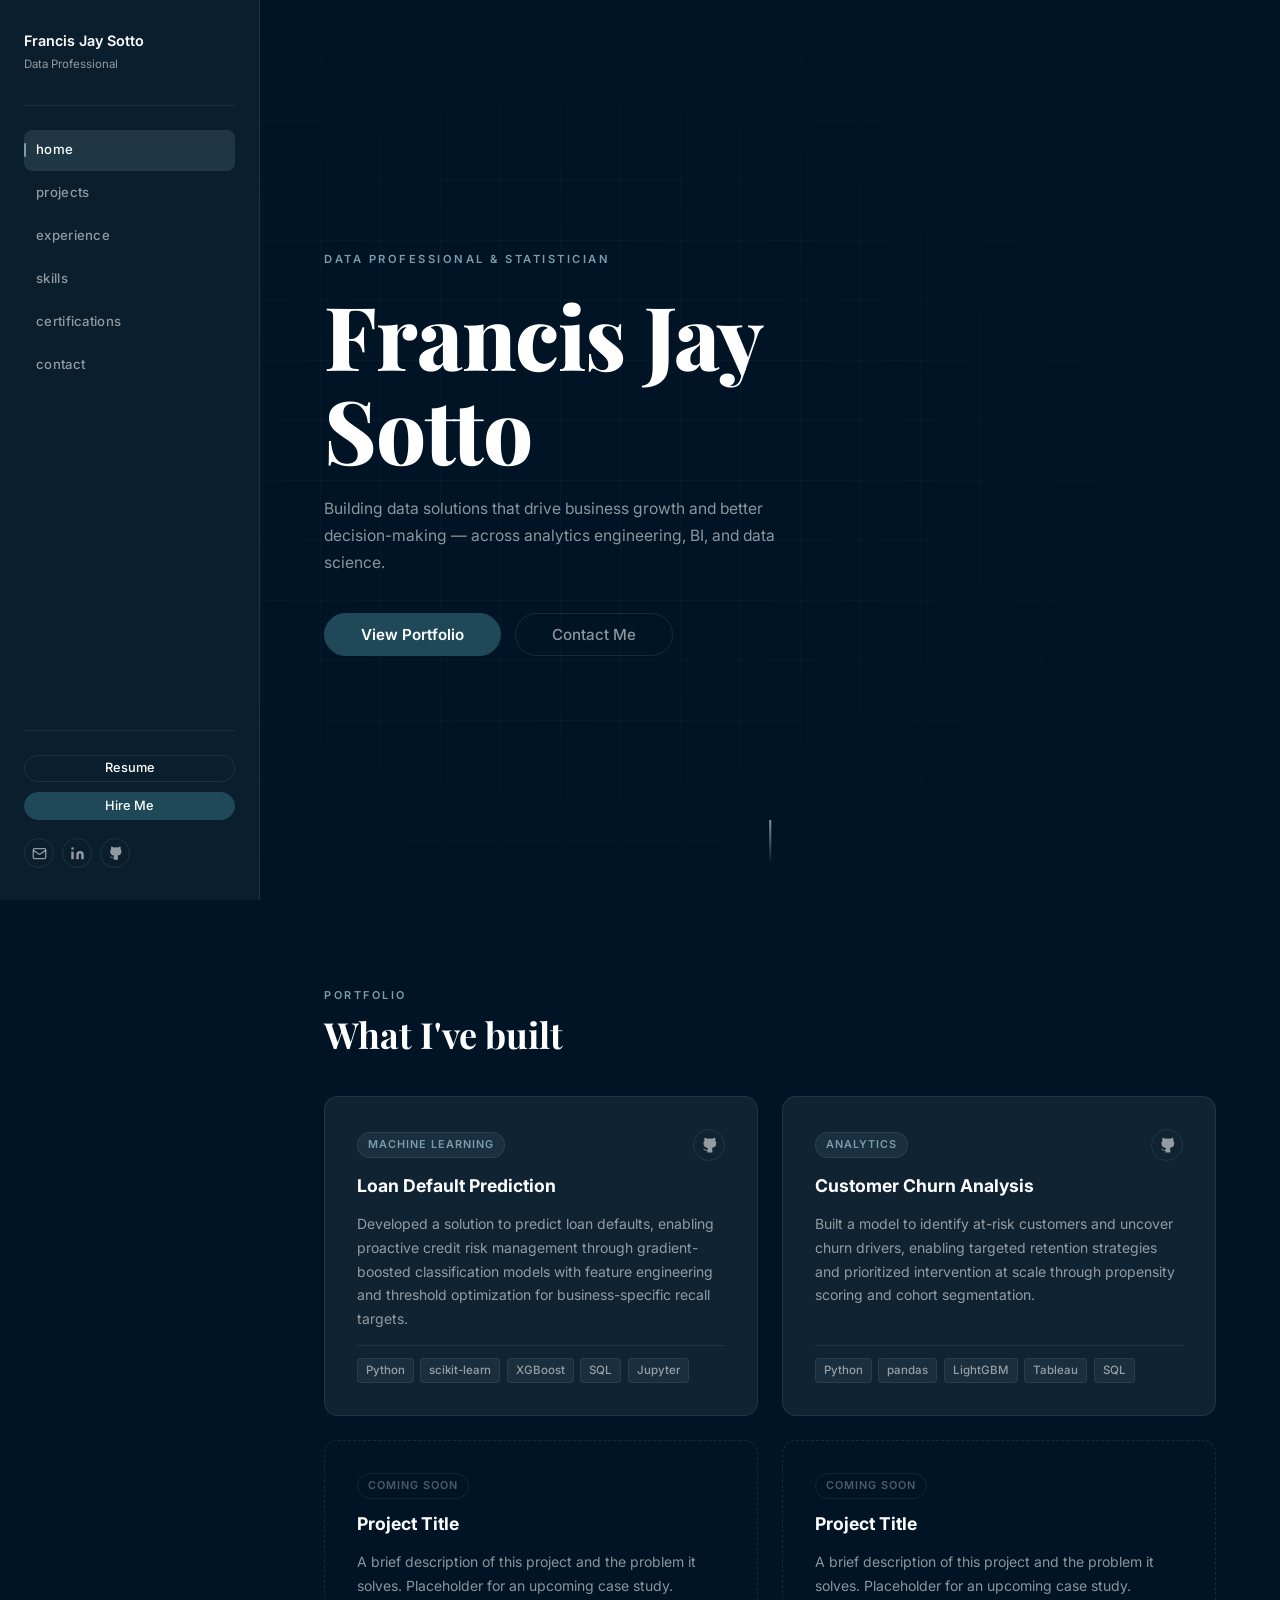
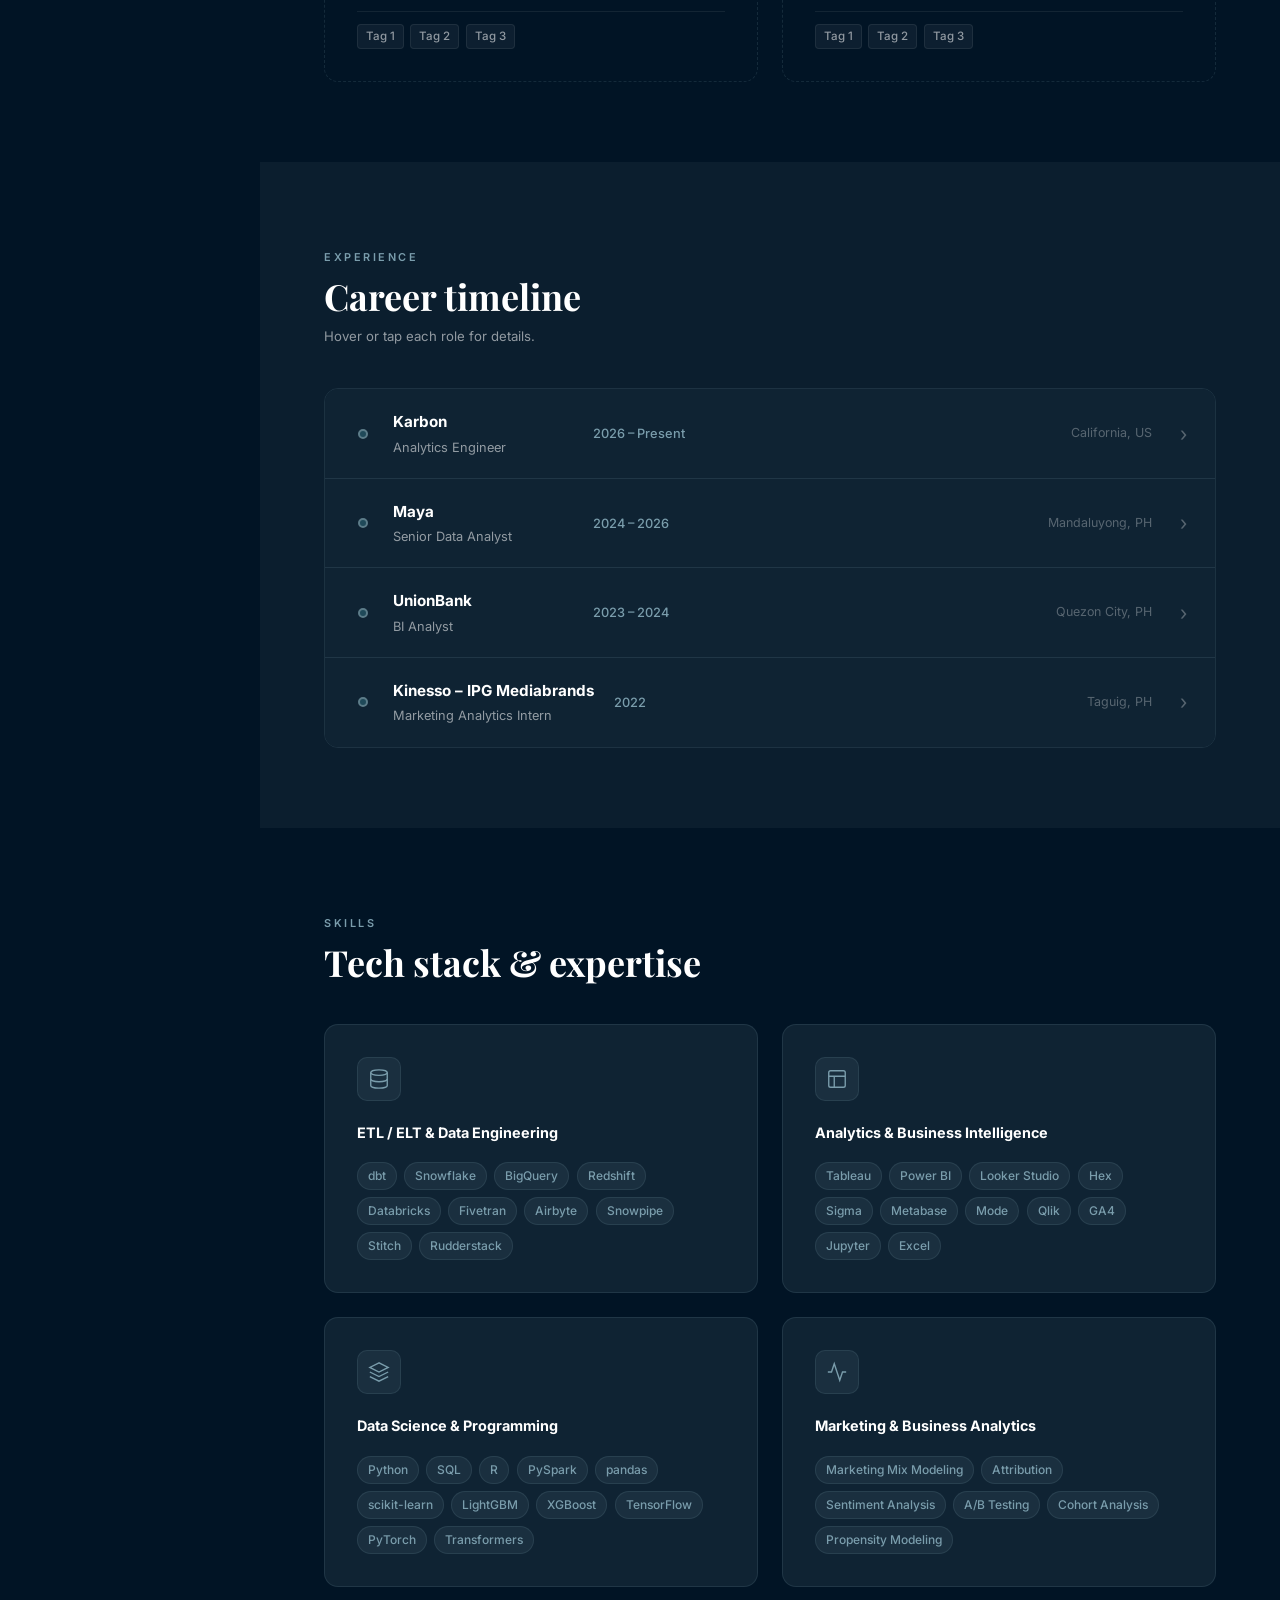
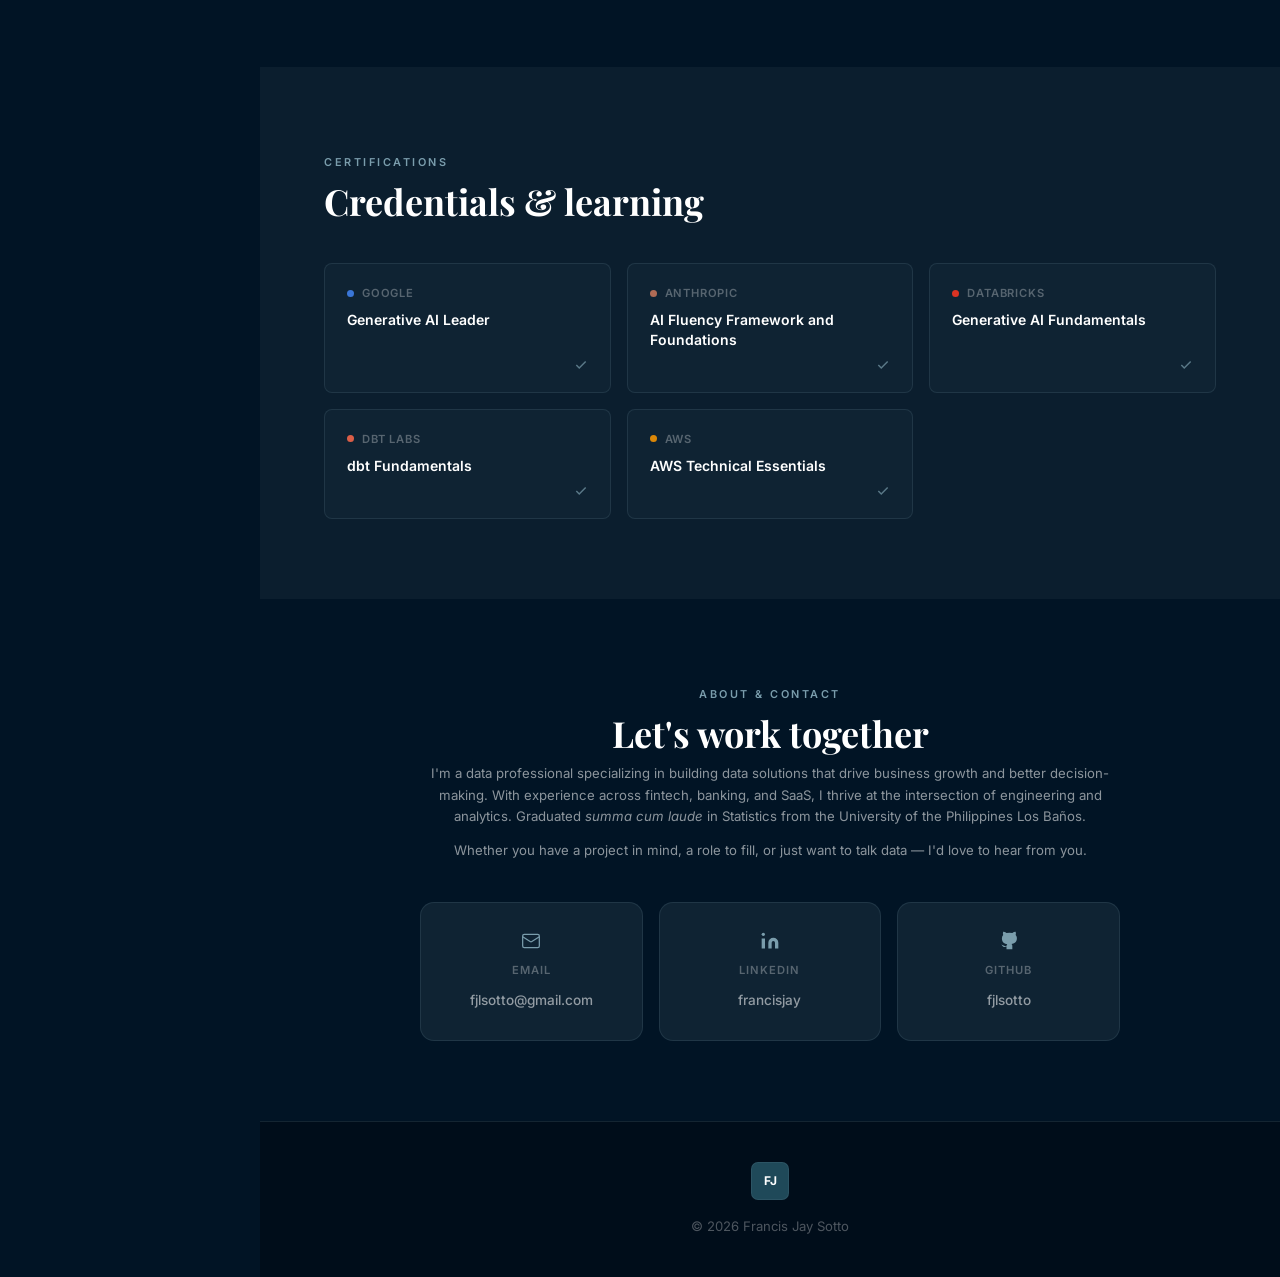
==== commit b2ee2a60: "refine: merge about into contact, remove stats grid and about nav item Co-Authored-By: Claude Sonnet" ====
--- a/index.html
+++ b/index.html
@@ -30,7 +30,6 @@
         <a href="#experience"     class="sidebar-link">experience</a>
         <a href="#skills"         class="sidebar-link">skills</a>
         <a href="#certifications" class="sidebar-link">certifications</a>
-        <a href="#about"          class="sidebar-link">about</a>
         <a href="#contact"        class="sidebar-link">contact</a>
       </nav>
 
@@ -364,60 +363,15 @@
       </div>
     </section>
 
-    <!-- ===== ABOUT ===== -->
-    <section class="section" id="about">
-      <div class="container">
-        <div class="about-flex">
-          <div class="about-text reveal">
-            <span class="section-label">About Me</span>
-            <h2>The person<br>behind the data</h2>
-            <p>I'm a data professional specializing in building data solutions that drive business growth and better decision-making. With experience across fintech, banking, and SaaS, I thrive at the intersection of engineering and analytics — translating raw data into reliable, business-ready insights.</p>
-            <p>I've worked with global teams and am comfortable navigating ambiguity to deliver high-impact solutions. Graduated <em>summa cum laude</em> in Statistics from the University of the Philippines Los Baños.</p>
-            <div class="about-actions">
-              <a href="mailto:fjlsotto@gmail.com" class="contact-chip">
-                <svg width="15" height="15" viewBox="0 0 24 24" fill="none" stroke="currentColor" stroke-width="2"><rect x="2" y="4" width="20" height="16" rx="2"/><path d="m22 7-8.97 5.7a1.94 1.94 0 0 1-2.06 0L2 7"/></svg>
-                fjlsotto@gmail.com
-              </a>
-              <a href="https://www.linkedin.com/in/francisjay" target="_blank" rel="noopener" class="contact-chip">
-                <svg width="15" height="15" viewBox="0 0 24 24" fill="currentColor"><path d="M16 8a6 6 0 0 1 6 6v7h-4v-7a2 2 0 0 0-2-2 2 2 0 0 0-2 2v7h-4v-7a6 6 0 0 1 6-6z"/><rect x="2" y="9" width="4" height="12"/><circle cx="4" cy="4" r="2"/></svg>
-                LinkedIn
-              </a>
-              <a href="https://github.com/fjlsotto" target="_blank" rel="noopener" class="contact-chip">
-                <svg width="15" height="15" viewBox="0 0 24 24" fill="currentColor"><path d="M9 19c-5 1.5-5-2.5-7-3m14 6v-3.87a3.37 3.37 0 0 0-.94-2.61c3.14-.35 6.44-1.54 6.44-7A5.44 5.44 0 0 0 20 4.77 5.07 5.07 0 0 0 19.91 1S18.73.65 16 2.48a13.38 13.38 0 0 0-7 0C6.27.65 5.09 1 5.09 1A5.07 5.07 0 0 0 5 4.77a5.44 5.44 0 0 0-1.5 3.78c0 5.42 3.3 6.61 6.44 7A3.37 3.37 0 0 0 9 18.13V22"/></svg>
-                GitHub
-              </a>
-            </div>
-          </div>
-          <div class="about-stats-block reveal">
-            <div class="stat-card">
-              <span class="stat-num">3+</span>
-              <span class="stat-label">Years Experience</span>
-            </div>
-            <div class="stat-card">
-              <span class="stat-num">15+</span>
-              <span class="stat-label">Dashboards Built</span>
-            </div>
-            <div class="stat-card">
-              <span class="stat-num">3</span>
-              <span class="stat-label">Industries</span>
-            </div>
-            <div class="stat-card">
-              <span class="stat-num">30%</span>
-              <span class="stat-label">Avg. Conversion Lift</span>
-            </div>
-          </div>
-        </div>
-      </div>
-    </section>
-
     <!-- ===== CONTACT ===== -->
     <section class="section" id="contact">
       <div class="container">
         <div class="contact-wrap">
           <div class="section-header reveal">
-            <span class="section-label">Contact</span>
+            <span class="section-label">About &amp; Contact</span>
             <h2>Let's work together</h2>
-            <p class="section-sub">Whether you have a project in mind, a role to fill, or just want to talk data — I'd love to hear from you.</p>
+            <p class="section-sub">I'm a data professional specializing in building data solutions that drive business growth and better decision-making. With experience across fintech, banking, and SaaS, I thrive at the intersection of engineering and analytics. Graduated <em>summa cum laude</em> in Statistics from the University of the Philippines Los Baños.</p>
+            <p class="section-sub" style="margin-top:0.75rem">Whether you have a project in mind, a role to fill, or just want to talk data — I'd love to hear from you.</p>
           </div>
           <div class="contact-cards reveal">
             <a href="mailto:fjlsotto@gmail.com" class="contact-card">
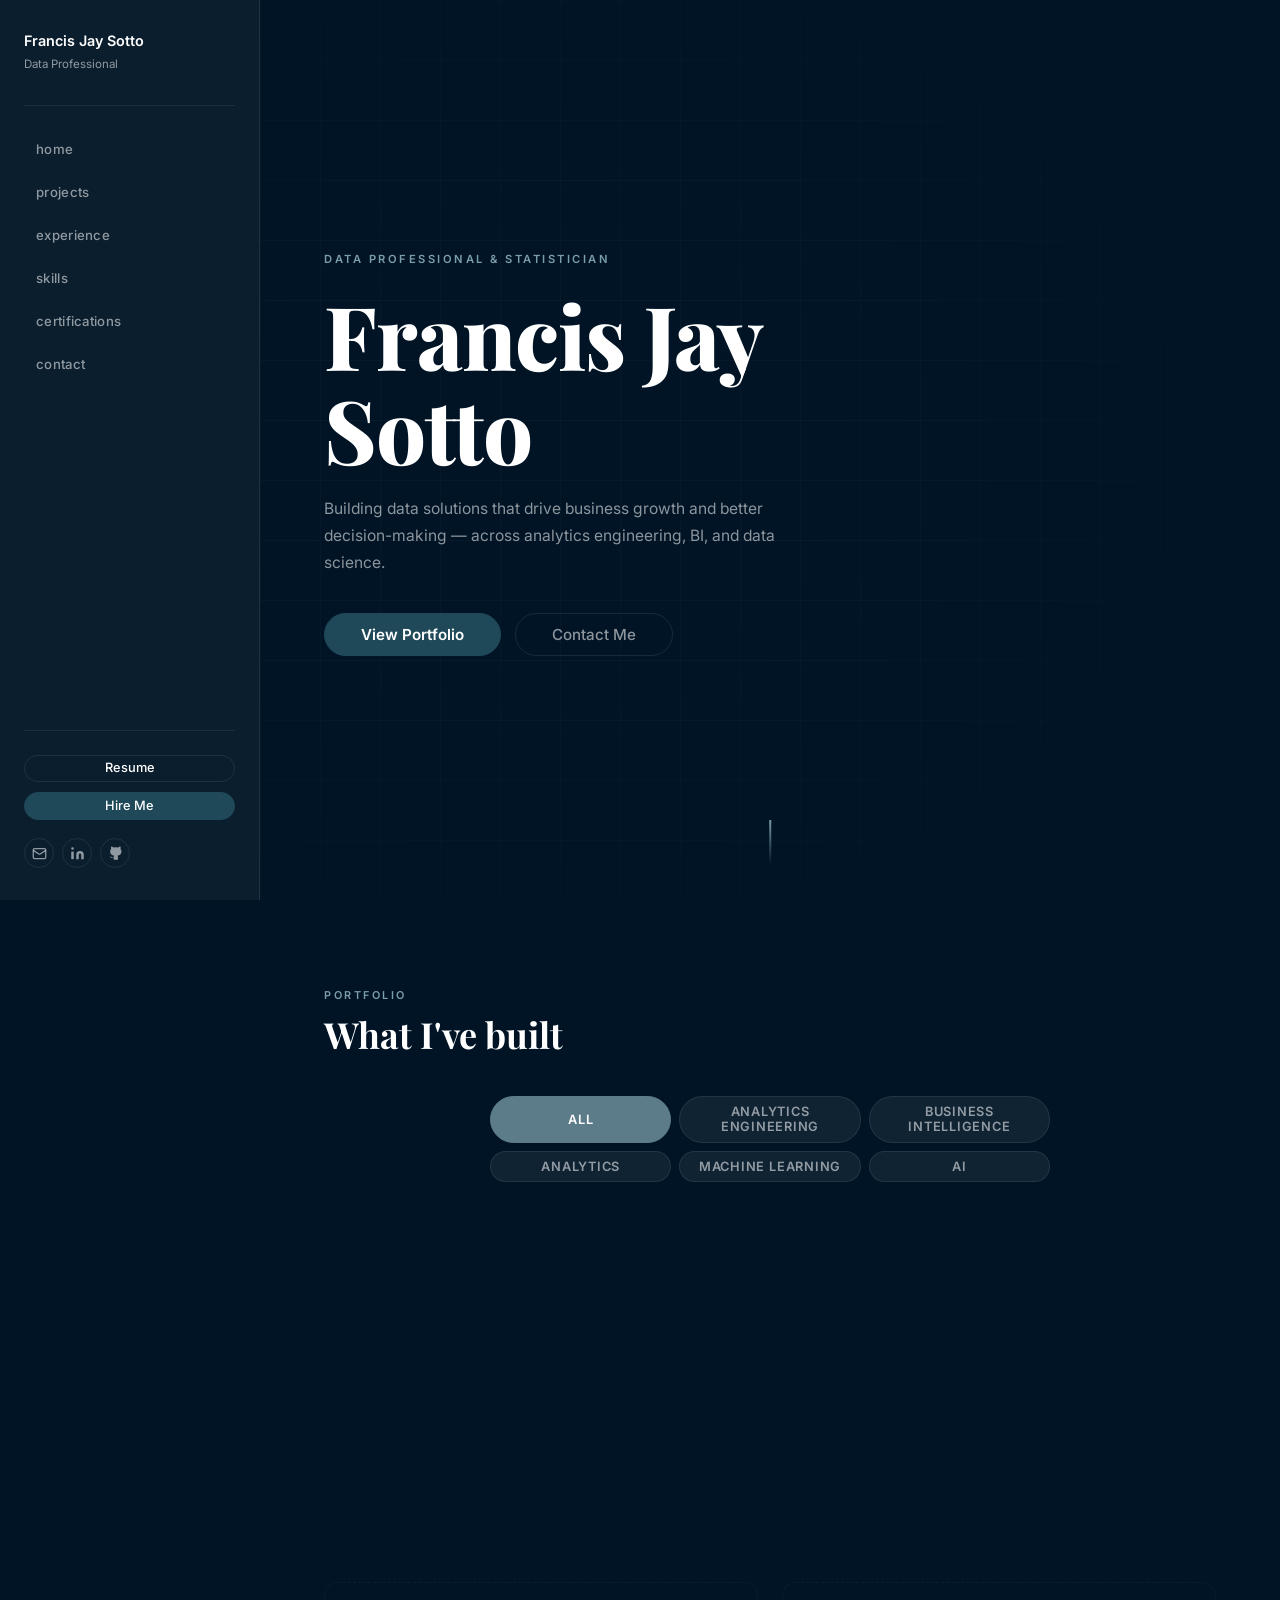
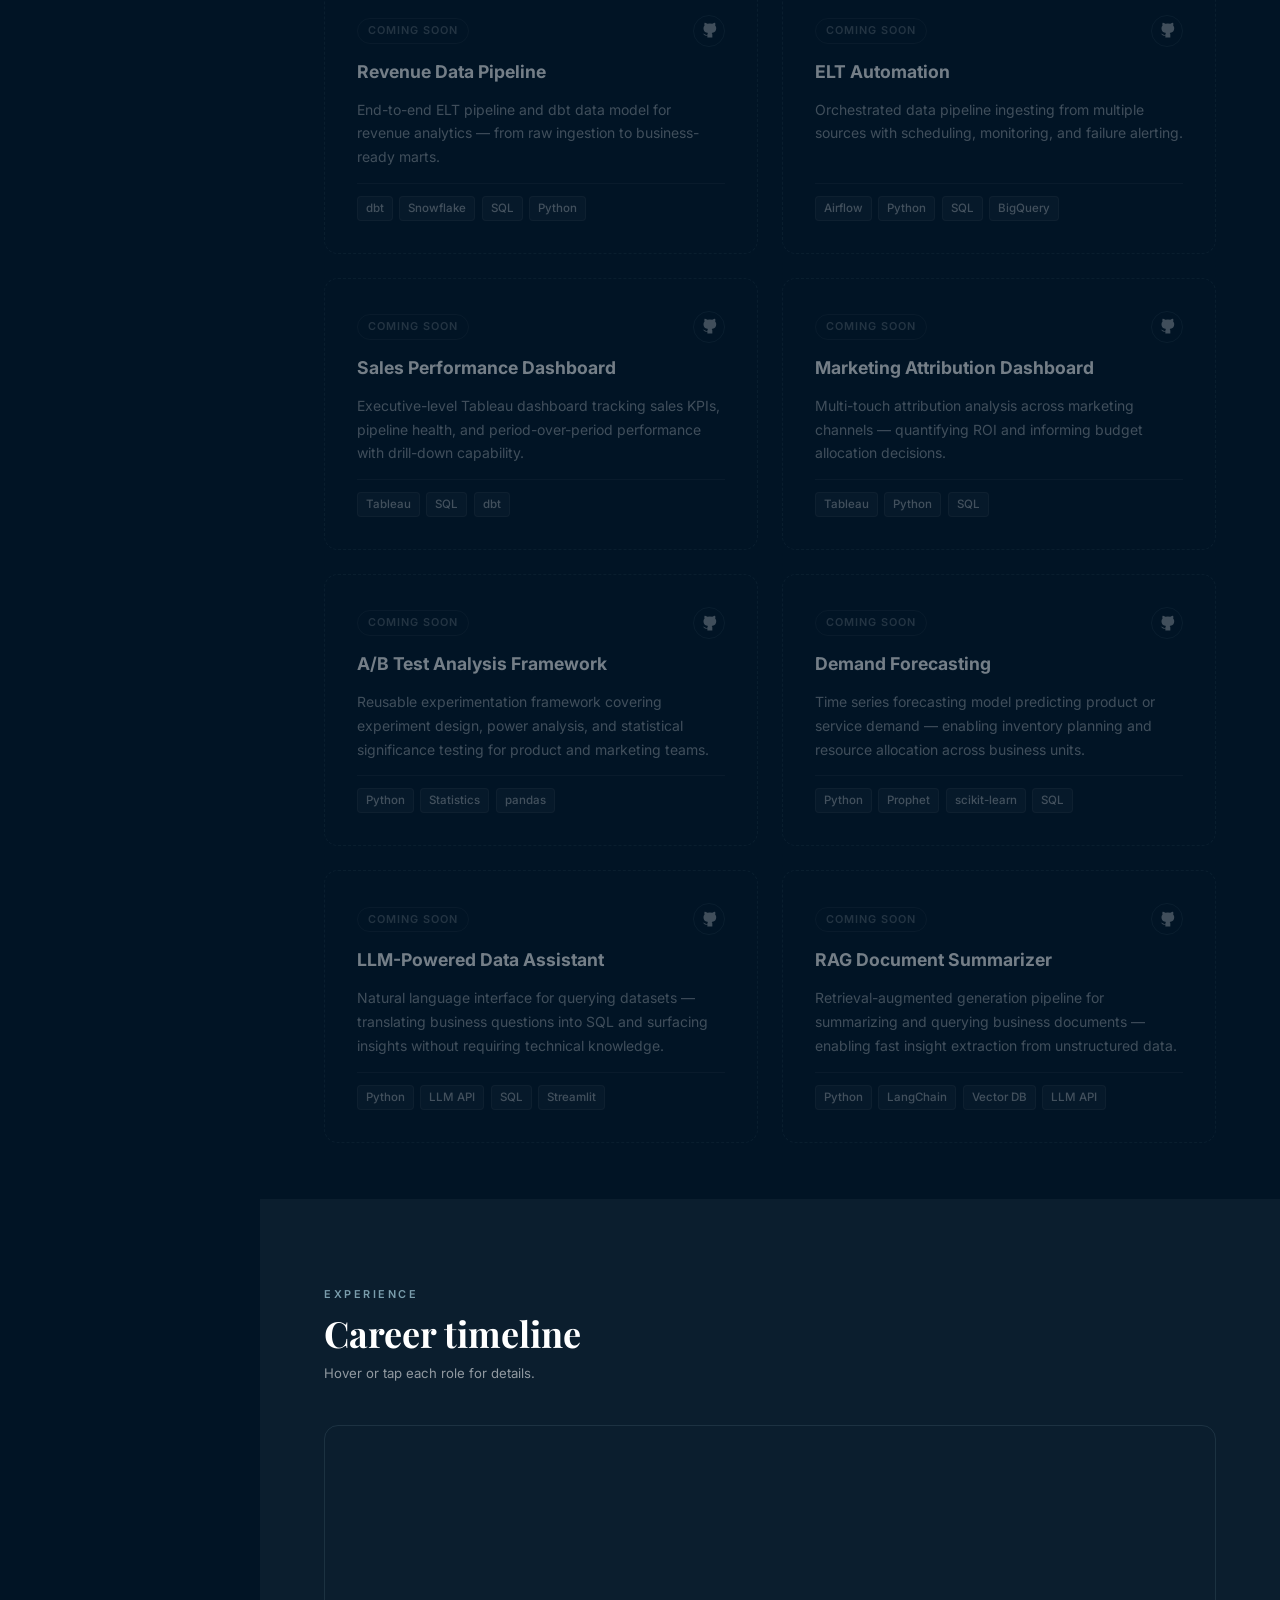
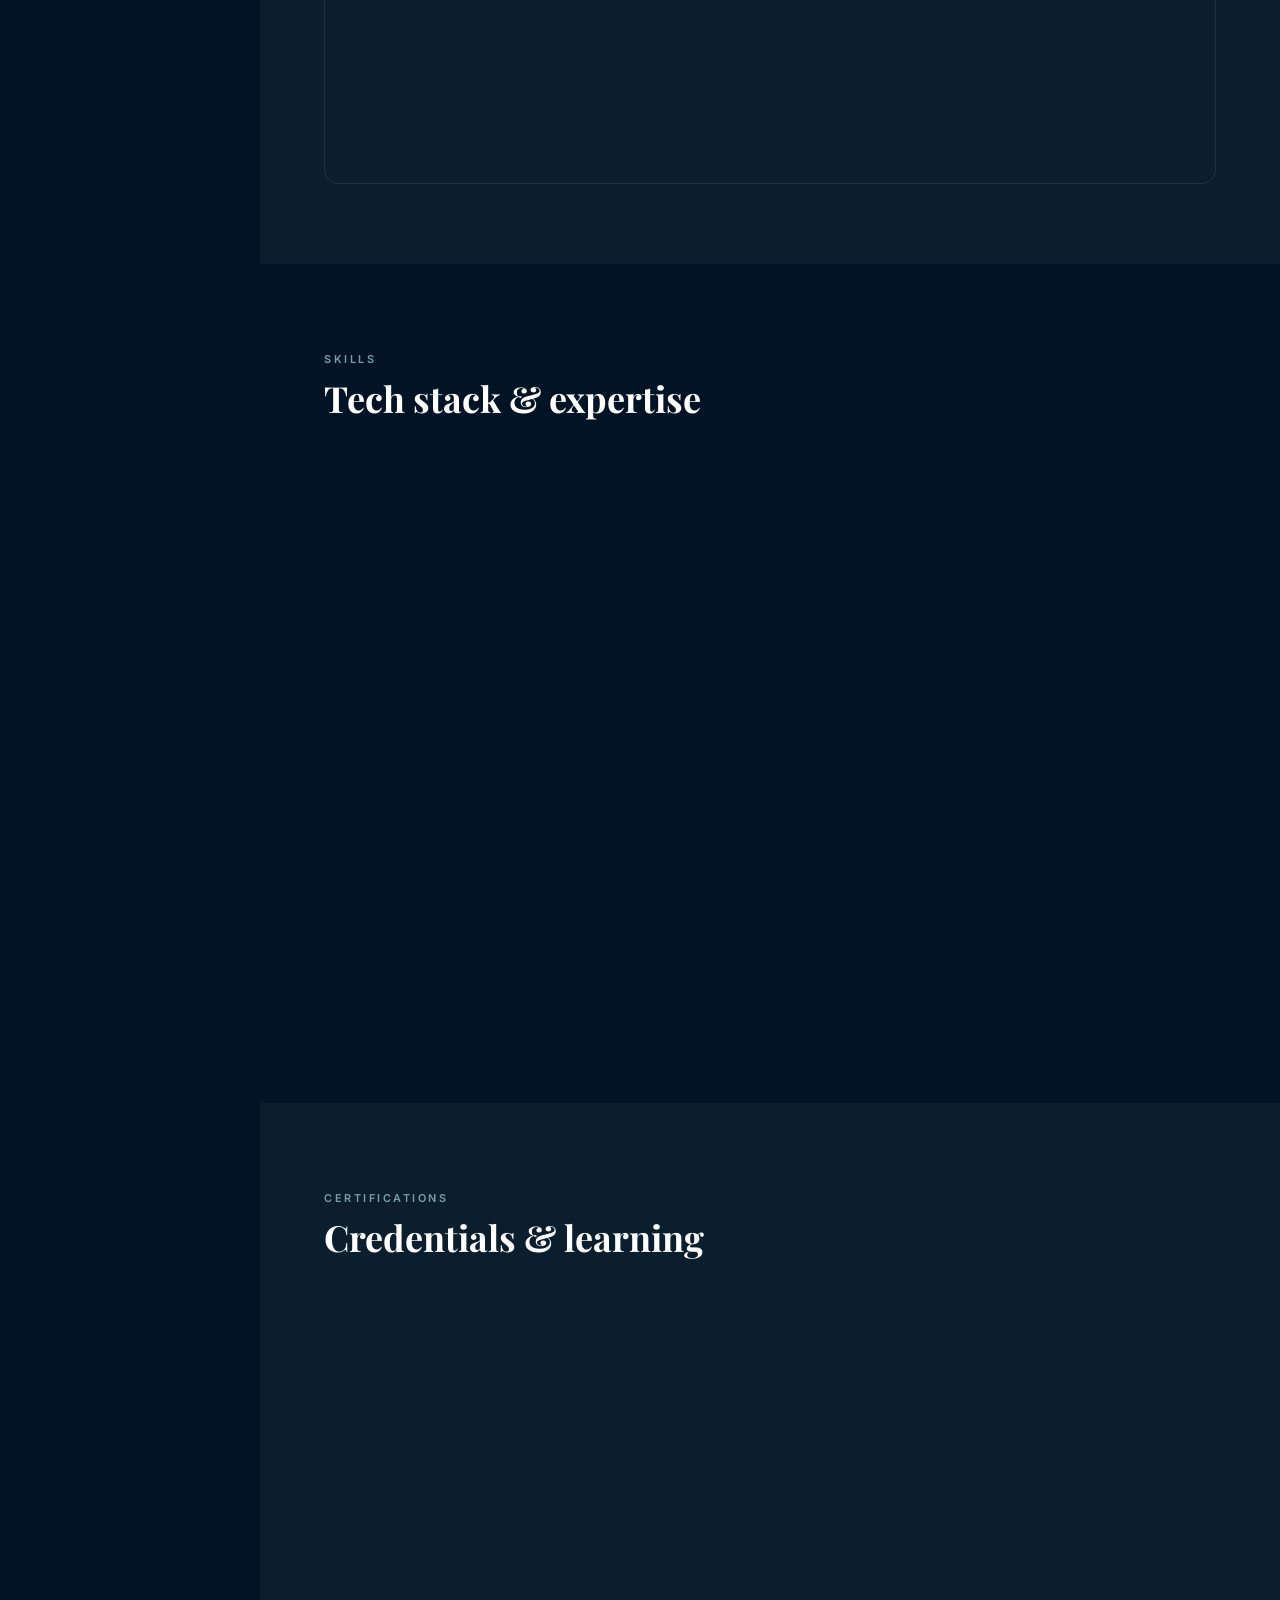
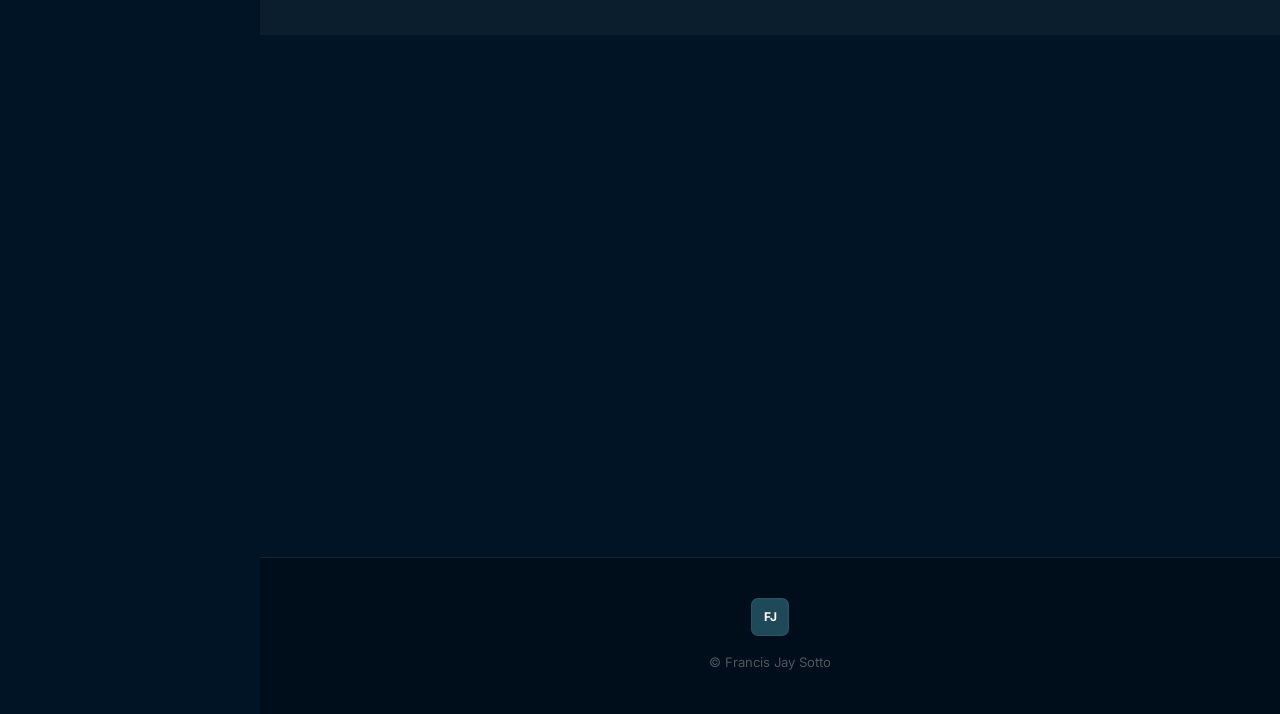
==== commit 06306770: "merge: resolve conflicts with main, incorporate project filters and placeholders - Keep sidebar layo" ====
--- a/index.html
+++ b/index.html
@@ -89,9 +89,18 @@
           <h2>What I've built</h2>
         </div>
 
+        <div class="project-filters">
+          <button class="filter-btn active" data-filter="all">All</button>
+          <button class="filter-btn" data-filter="analytics-engineering">Analytics Engineering</button>
+          <button class="filter-btn" data-filter="business-intelligence">Business Intelligence</button>
+          <button class="filter-btn" data-filter="analytics">Analytics</button>
+          <button class="filter-btn" data-filter="machine-learning">Machine Learning</button>
+          <button class="filter-btn" data-filter="ai">AI</button>
+        </div>
+
         <div class="projects-grid">
           <!-- Featured -->
-          <div class="project-card project-featured reveal">
+          <div class="project-card project-featured reveal" data-category="machine-learning">
             <div class="project-card-inner">
               <div class="project-top">
                 <span class="project-badge">Machine Learning</span>
@@ -107,7 +116,7 @@
             </div>
           </div>
 
-          <div class="project-card project-featured reveal">
+          <div class="project-card project-featured reveal" data-category="analytics">
             <div class="project-card-inner">
               <div class="project-top">
                 <span class="project-badge">Analytics</span>
@@ -123,29 +132,135 @@
             </div>
           </div>
 
-          <!-- Placeholders -->
-          <div class="project-card project-placeholder reveal">
-            <div class="project-card-inner">
-              <div class="project-top">
-                <span class="project-badge badge-muted">Coming Soon</span>
-              </div>
-              <h3>Project Title</h3>
-              <p>A brief description of this project and the problem it solves. Placeholder for an upcoming case study.</p>
-              <div class="project-tags">
-                <span>Tag 1</span><span>Tag 2</span><span>Tag 3</span>
-              </div>
-            </div>
-          </div>
-
-          <div class="project-card project-placeholder reveal">
-            <div class="project-card-inner">
-              <div class="project-top">
-                <span class="project-badge badge-muted">Coming Soon</span>
-              </div>
-              <h3>Project Title</h3>
-              <p>A brief description of this project and the problem it solves. Placeholder for an upcoming case study.</p>
-              <div class="project-tags">
-                <span>Tag 1</span><span>Tag 2</span><span>Tag 3</span>
+          <!-- Analytics Engineering -->
+          <div class="project-card project-placeholder reveal" data-category="analytics-engineering">
+            <div class="project-card-inner">
+              <div class="project-top">
+                <span class="project-badge badge-muted">Coming Soon</span>
+                <a href="https://github.com/fjlsotto/revenue-data-pipeline" target="_blank" rel="noopener" aria-label="View on GitHub" class="icon-link">
+                  <svg width="17" height="17" viewBox="0 0 24 24" fill="currentColor"><path d="M9 19c-5 1.5-5-2.5-7-3m14 6v-3.87a3.37 3.37 0 0 0-.94-2.61c3.14-.35 6.44-1.54 6.44-7A5.44 5.44 0 0 0 20 4.77 5.07 5.07 0 0 0 19.91 1S18.73.65 16 2.48a13.38 13.38 0 0 0-7 0C6.27.65 5.09 1 5.09 1A5.07 5.07 0 0 0 5 4.77a5.44 5.44 0 0 0-1.5 3.78c0 5.42 3.3 6.61 6.44 7A3.37 3.37 0 0 0 9 18.13V22"/></svg>
+                </a>
+              </div>
+              <h3>Revenue Data Pipeline</h3>
+              <p>End-to-end ELT pipeline and dbt data model for revenue analytics — from raw ingestion to business-ready marts.</p>
+              <div class="project-tags">
+                <span>dbt</span><span>Snowflake</span><span>SQL</span><span>Python</span>
+              </div>
+            </div>
+          </div>
+
+          <div class="project-card project-placeholder reveal" data-category="analytics-engineering">
+            <div class="project-card-inner">
+              <div class="project-top">
+                <span class="project-badge badge-muted">Coming Soon</span>
+                <a href="https://github.com/fjlsotto/elt-automation" target="_blank" rel="noopener" aria-label="View on GitHub" class="icon-link">
+                  <svg width="17" height="17" viewBox="0 0 24 24" fill="currentColor"><path d="M9 19c-5 1.5-5-2.5-7-3m14 6v-3.87a3.37 3.37 0 0 0-.94-2.61c3.14-.35 6.44-1.54 6.44-7A5.44 5.44 0 0 0 20 4.77 5.07 5.07 0 0 0 19.91 1S18.73.65 16 2.48a13.38 13.38 0 0 0-7 0C6.27.65 5.09 1 5.09 1A5.07 5.07 0 0 0 5 4.77a5.44 5.44 0 0 0-1.5 3.78c0 5.42 3.3 6.61 6.44 7A3.37 3.37 0 0 0 9 18.13V22"/></svg>
+                </a>
+              </div>
+              <h3>ELT Automation</h3>
+              <p>Orchestrated data pipeline ingesting from multiple sources with scheduling, monitoring, and failure alerting.</p>
+              <div class="project-tags">
+                <span>Airflow</span><span>Python</span><span>SQL</span><span>BigQuery</span>
+              </div>
+            </div>
+          </div>
+
+          <!-- Business Intelligence -->
+          <div class="project-card project-placeholder reveal" data-category="business-intelligence">
+            <div class="project-card-inner">
+              <div class="project-top">
+                <span class="project-badge badge-muted">Coming Soon</span>
+                <a href="https://github.com/fjlsotto/sales-performance-dashboard" target="_blank" rel="noopener" aria-label="View on GitHub" class="icon-link">
+                  <svg width="17" height="17" viewBox="0 0 24 24" fill="currentColor"><path d="M9 19c-5 1.5-5-2.5-7-3m14 6v-3.87a3.37 3.37 0 0 0-.94-2.61c3.14-.35 6.44-1.54 6.44-7A5.44 5.44 0 0 0 20 4.77 5.07 5.07 0 0 0 19.91 1S18.73.65 16 2.48a13.38 13.38 0 0 0-7 0C6.27.65 5.09 1 5.09 1A5.07 5.07 0 0 0 5 4.77a5.44 5.44 0 0 0-1.5 3.78c0 5.42 3.3 6.61 6.44 7A3.37 3.37 0 0 0 9 18.13V22"/></svg>
+                </a>
+              </div>
+              <h3>Sales Performance Dashboard</h3>
+              <p>Executive-level Tableau dashboard tracking sales KPIs, pipeline health, and period-over-period performance with drill-down capability.</p>
+              <div class="project-tags">
+                <span>Tableau</span><span>SQL</span><span>dbt</span>
+              </div>
+            </div>
+          </div>
+
+          <div class="project-card project-placeholder reveal" data-category="business-intelligence">
+            <div class="project-card-inner">
+              <div class="project-top">
+                <span class="project-badge badge-muted">Coming Soon</span>
+                <a href="https://github.com/fjlsotto/marketing-attribution-dashboard" target="_blank" rel="noopener" aria-label="View on GitHub" class="icon-link">
+                  <svg width="17" height="17" viewBox="0 0 24 24" fill="currentColor"><path d="M9 19c-5 1.5-5-2.5-7-3m14 6v-3.87a3.37 3.37 0 0 0-.94-2.61c3.14-.35 6.44-1.54 6.44-7A5.44 5.44 0 0 0 20 4.77 5.07 5.07 0 0 0 19.91 1S18.73.65 16 2.48a13.38 13.38 0 0 0-7 0C6.27.65 5.09 1 5.09 1A5.07 5.07 0 0 0 5 4.77a5.44 5.44 0 0 0-1.5 3.78c0 5.42 3.3 6.61 6.44 7A3.37 3.37 0 0 0 9 18.13V22"/></svg>
+                </a>
+              </div>
+              <h3>Marketing Attribution Dashboard</h3>
+              <p>Multi-touch attribution analysis across marketing channels — quantifying ROI and informing budget allocation decisions.</p>
+              <div class="project-tags">
+                <span>Tableau</span><span>Python</span><span>SQL</span>
+              </div>
+            </div>
+          </div>
+
+          <!-- Analytics -->
+          <div class="project-card project-placeholder reveal" data-category="analytics">
+            <div class="project-card-inner">
+              <div class="project-top">
+                <span class="project-badge badge-muted">Coming Soon</span>
+                <a href="https://github.com/fjlsotto/ab-test-analysis-framework" target="_blank" rel="noopener" aria-label="View on GitHub" class="icon-link">
+                  <svg width="17" height="17" viewBox="0 0 24 24" fill="currentColor"><path d="M9 19c-5 1.5-5-2.5-7-3m14 6v-3.87a3.37 3.37 0 0 0-.94-2.61c3.14-.35 6.44-1.54 6.44-7A5.44 5.44 0 0 0 20 4.77 5.07 5.07 0 0 0 19.91 1S18.73.65 16 2.48a13.38 13.38 0 0 0-7 0C6.27.65 5.09 1 5.09 1A5.07 5.07 0 0 0 5 4.77a5.44 5.44 0 0 0-1.5 3.78c0 5.42 3.3 6.61 6.44 7A3.37 3.37 0 0 0 9 18.13V22"/></svg>
+                </a>
+              </div>
+              <h3>A/B Test Analysis Framework</h3>
+              <p>Reusable experimentation framework covering experiment design, power analysis, and statistical significance testing for product and marketing teams.</p>
+              <div class="project-tags">
+                <span>Python</span><span>Statistics</span><span>pandas</span>
+              </div>
+            </div>
+          </div>
+
+          <!-- Machine Learning -->
+          <div class="project-card project-placeholder reveal" data-category="machine-learning">
+            <div class="project-card-inner">
+              <div class="project-top">
+                <span class="project-badge badge-muted">Coming Soon</span>
+                <a href="https://github.com/fjlsotto/demand-forecasting" target="_blank" rel="noopener" aria-label="View on GitHub" class="icon-link">
+                  <svg width="17" height="17" viewBox="0 0 24 24" fill="currentColor"><path d="M9 19c-5 1.5-5-2.5-7-3m14 6v-3.87a3.37 3.37 0 0 0-.94-2.61c3.14-.35 6.44-1.54 6.44-7A5.44 5.44 0 0 0 20 4.77 5.07 5.07 0 0 0 19.91 1S18.73.65 16 2.48a13.38 13.38 0 0 0-7 0C6.27.65 5.09 1 5.09 1A5.07 5.07 0 0 0 5 4.77a5.44 5.44 0 0 0-1.5 3.78c0 5.42 3.3 6.61 6.44 7A3.37 3.37 0 0 0 9 18.13V22"/></svg>
+                </a>
+              </div>
+              <h3>Demand Forecasting</h3>
+              <p>Time series forecasting model predicting product or service demand — enabling inventory planning and resource allocation across business units.</p>
+              <div class="project-tags">
+                <span>Python</span><span>Prophet</span><span>scikit-learn</span><span>SQL</span>
+              </div>
+            </div>
+          </div>
+
+          <!-- AI -->
+          <div class="project-card project-placeholder reveal" data-category="ai">
+            <div class="project-card-inner">
+              <div class="project-top">
+                <span class="project-badge badge-muted">Coming Soon</span>
+                <a href="https://github.com/fjlsotto/llm-powered-data-assistant" target="_blank" rel="noopener" aria-label="View on GitHub" class="icon-link">
+                  <svg width="17" height="17" viewBox="0 0 24 24" fill="currentColor"><path d="M9 19c-5 1.5-5-2.5-7-3m14 6v-3.87a3.37 3.37 0 0 0-.94-2.61c3.14-.35 6.44-1.54 6.44-7A5.44 5.44 0 0 0 20 4.77 5.07 5.07 0 0 0 19.91 1S18.73.65 16 2.48a13.38 13.38 0 0 0-7 0C6.27.65 5.09 1 5.09 1A5.07 5.07 0 0 0 5 4.77a5.44 5.44 0 0 0-1.5 3.78c0 5.42 3.3 6.61 6.44 7A3.37 3.37 0 0 0 9 18.13V22"/></svg>
+                </a>
+              </div>
+              <h3>LLM-Powered Data Assistant</h3>
+              <p>Natural language interface for querying datasets — translating business questions into SQL and surfacing insights without requiring technical knowledge.</p>
+              <div class="project-tags">
+                <span>Python</span><span>LLM API</span><span>SQL</span><span>Streamlit</span>
+              </div>
+            </div>
+          </div>
+
+          <div class="project-card project-placeholder reveal" data-category="ai">
+            <div class="project-card-inner">
+              <div class="project-top">
+                <span class="project-badge badge-muted">Coming Soon</span>
+                <a href="https://github.com/fjlsotto/rag-document-summarizer" target="_blank" rel="noopener" aria-label="View on GitHub" class="icon-link">
+                  <svg width="17" height="17" viewBox="0 0 24 24" fill="currentColor"><path d="M9 19c-5 1.5-5-2.5-7-3m14 6v-3.87a3.37 3.37 0 0 0-.94-2.61c3.14-.35 6.44-1.54 6.44-7A5.44 5.44 0 0 0 20 4.77 5.07 5.07 0 0 0 19.91 1S18.73.65 16 2.48a13.38 13.38 0 0 0-7 0C6.27.65 5.09 1 5.09 1A5.07 5.07 0 0 0 5 4.77a5.44 5.44 0 0 0-1.5 3.78c0 5.42 3.3 6.61 6.44 7A3.37 3.37 0 0 0 9 18.13V22"/></svg>
+                </a>
+              </div>
+              <h3>RAG Document Summarizer</h3>
+              <p>Retrieval-augmented generation pipeline for summarizing and querying business documents — enabling fast insight extraction from unstructured data.</p>
+              <div class="project-tags">
+                <span>Python</span><span>LangChain</span><span>Vector DB</span><span>LLM API</span>
               </div>
             </div>
           </div>
--- a/styles.css
+++ b/styles.css
@@ -423,6 +423,32 @@
 }
 
 /* ===== PROJECTS ===== */
+.project-filters {
+  display: grid;
+  grid-template-columns: repeat(3, 1fr);
+  gap: 0.5rem;
+  max-width: 560px;
+  margin: 0 auto 2rem;
+}
+.filter-btn {
+  font-family: inherit;
+  font-size: 0.8rem;
+  font-weight: 600;
+  letter-spacing: 0.06em;
+  text-transform: uppercase;
+  padding: 0.45rem 1.1rem;
+  border-radius: 99px;
+  border: 1px solid var(--border);
+  background: var(--surface);
+  color: var(--text-muted);
+  cursor: pointer;
+  transition: color var(--ease), border-color var(--ease), background var(--ease);
+}
+.filter-btn:hover { color: #fff; border-color: var(--accent); }
+.filter-btn.active { background: var(--accent); border-color: var(--accent); color: #fff; }
+
+.project-card.hidden { display: none; }
+
 .projects-grid {
   display: grid;
   grid-template-columns: repeat(2, 1fr);
@@ -498,11 +524,11 @@
   line-height: 1.3;
 }
 .project-title-link {
-  color: #fff;
+  color: inherit;
+  text-decoration: none;
   transition: color var(--ease);
 }
 .project-title-link:hover { color: var(--accent-bright); }
-
 .project-card p {
   font-size: 0.875rem;
   color: var(--text-muted);
@@ -687,6 +713,22 @@
 }
 .contact-chip:hover { color: var(--accent-bright); border-color: var(--accent); }
 .contact-chip svg { color: var(--accent-bright); flex-shrink: 0; }
+
+.about-photo {
+  display: flex;
+  align-items: center;
+  justify-content: center;
+}
+.about-photo img {
+  width: 100%;
+  max-width: 420px;
+  aspect-ratio: 1 / 1;
+  object-fit: cover;
+  object-position: center top;
+  border-radius: var(--radius);
+  border: 1px solid var(--border);
+  filter: grayscale(20%);
+}
 
 .about-stats-block {
   display: grid;
